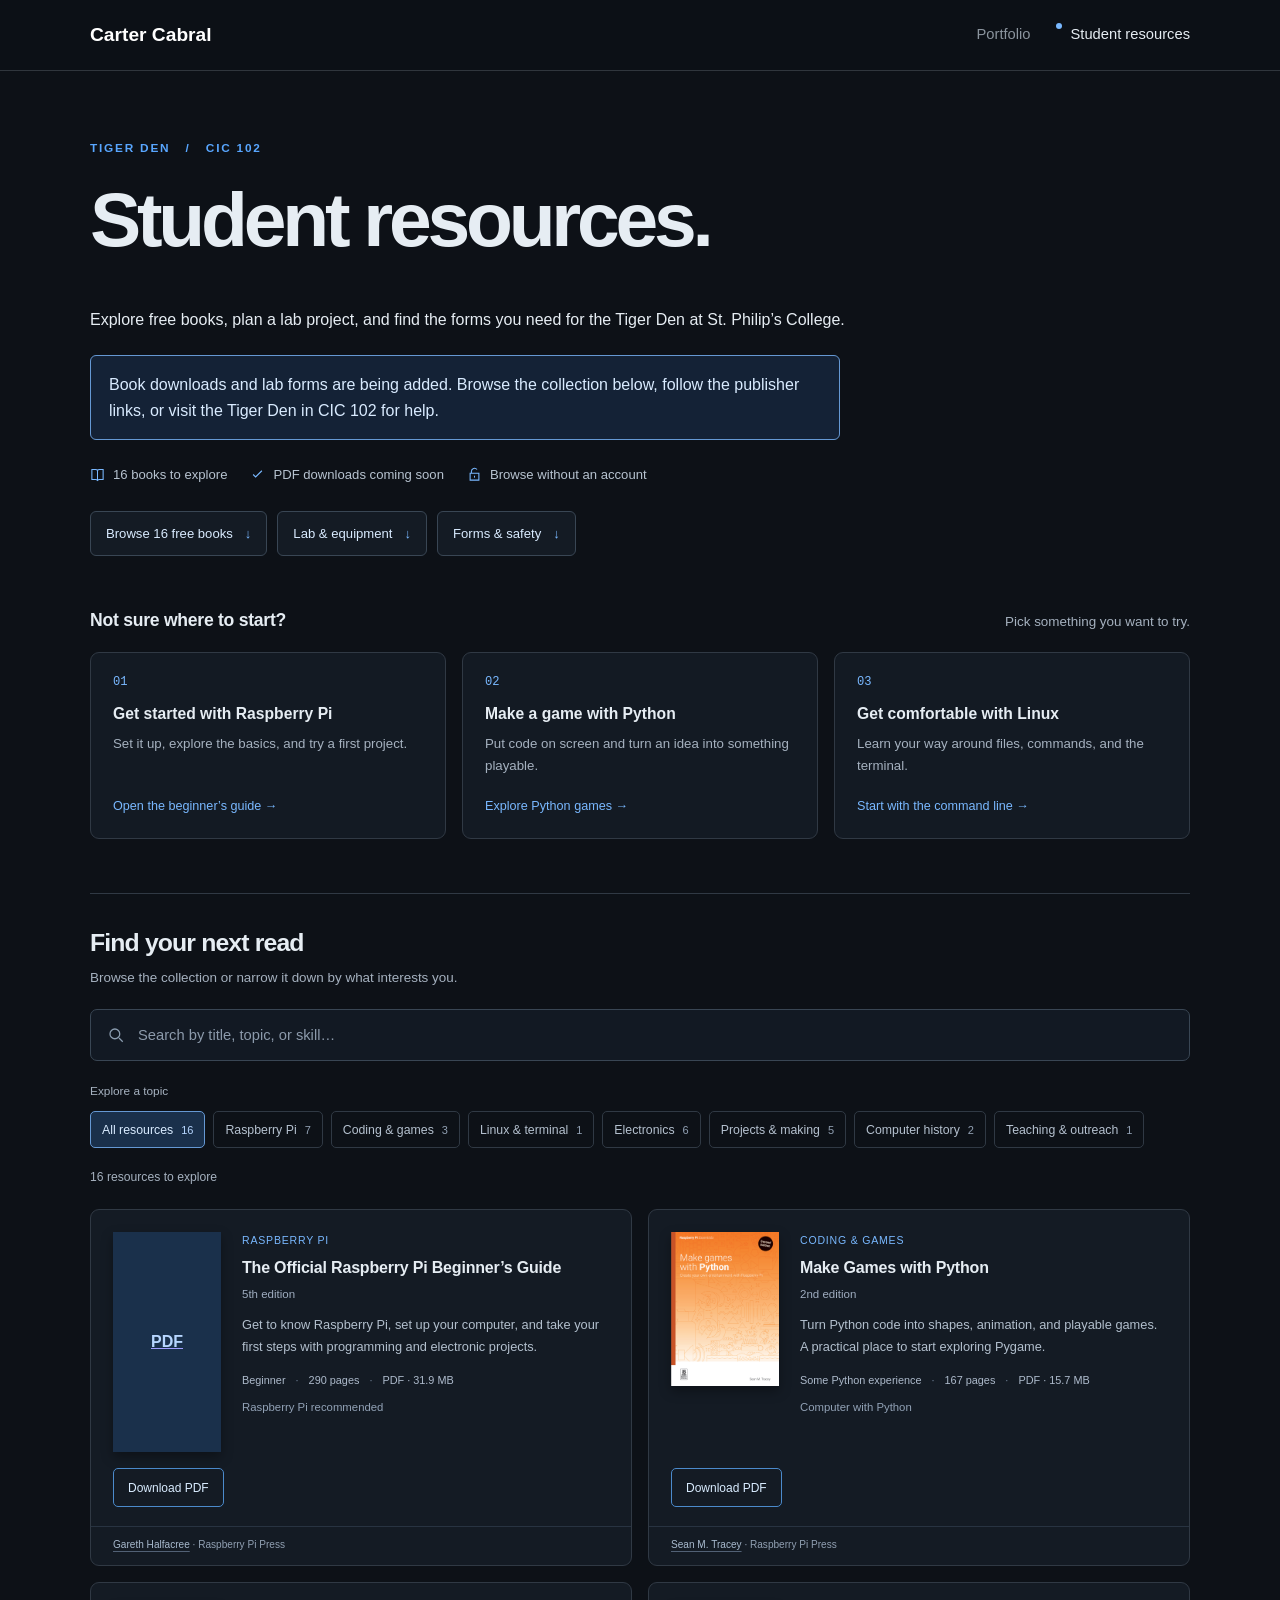
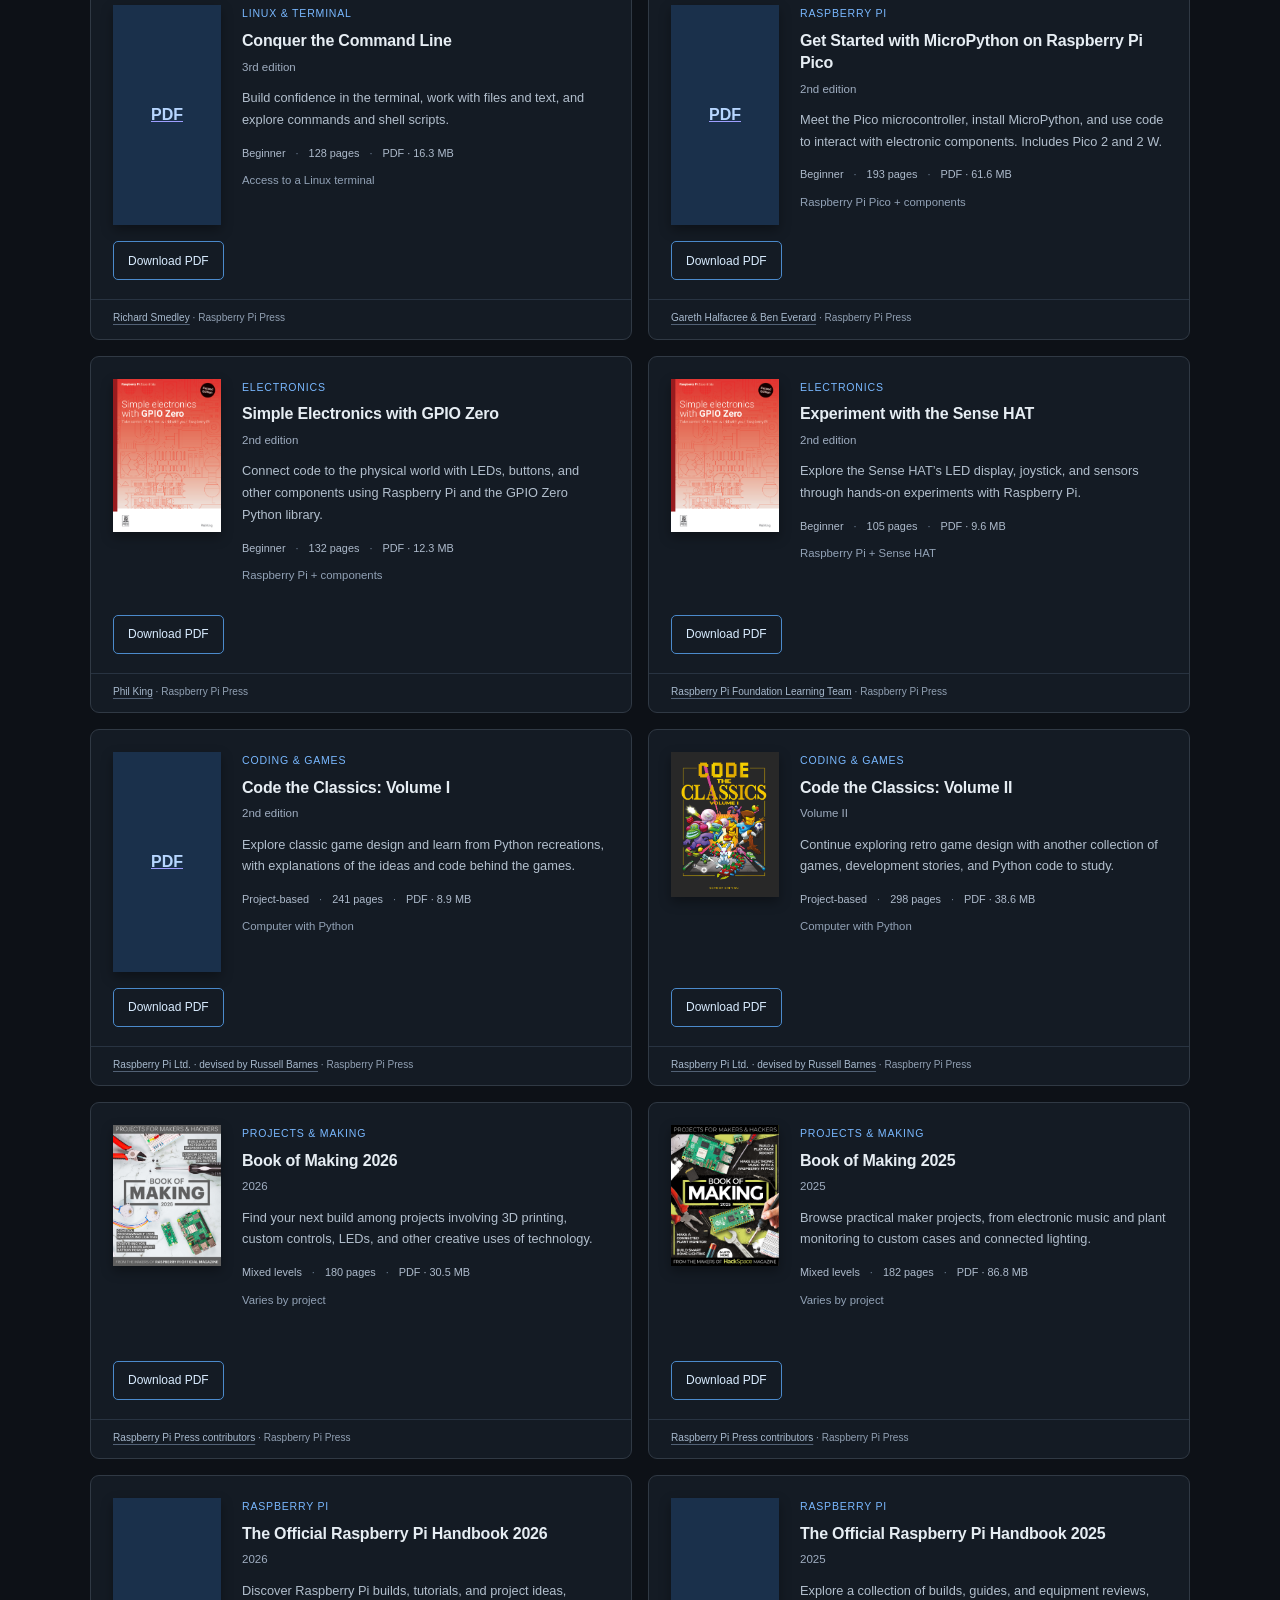
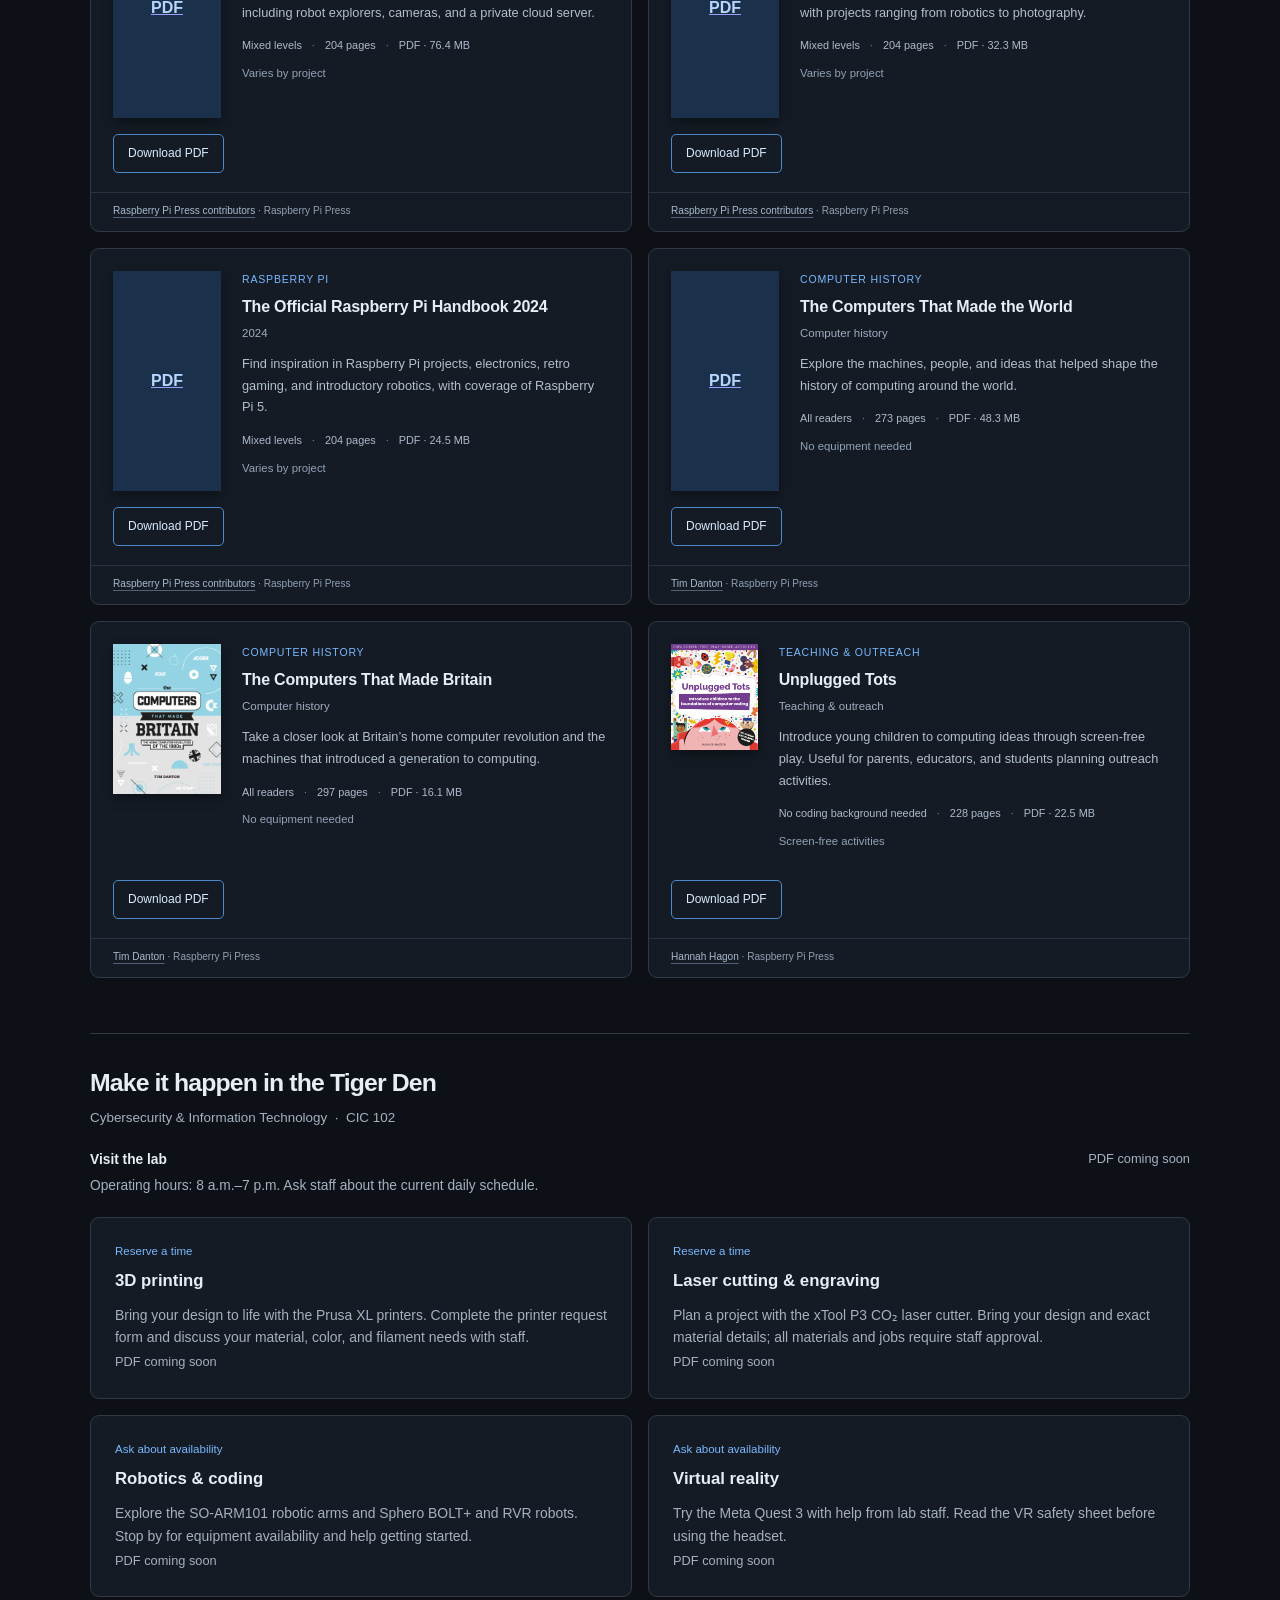
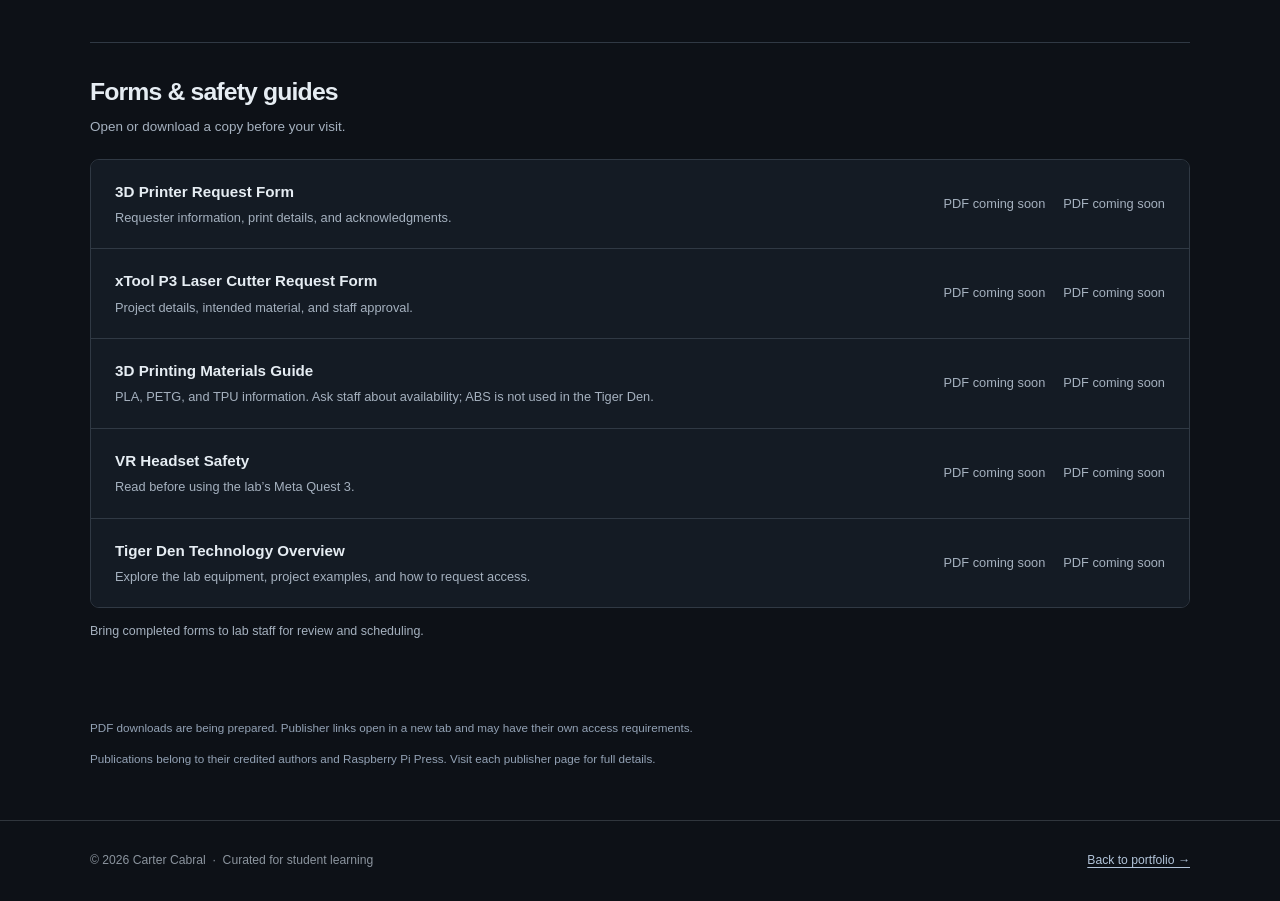
==== resources/index.html @ a3797a3a "Make games with Python cover Added the cover and link functionality for make games with Python" ====
<!DOCTYPE html>
<html lang="en">
<head>
  <meta charset="UTF-8">
  <meta name="viewport" content="width=device-width, initial-scale=1.0">
  <meta name="description" content="Tiger Den student resources: free books, lab equipment, request forms, and safety guides. Find us in CIC 102 at St. Philip’s College.">
  <meta name="theme-color" content="#0d1117">
  <meta property="og:title" content="Student Resources | Carter Cabral">
  <meta property="og:description" content="Free books. Practical projects. Find a place to start with coding, Raspberry Pi, electronics, and more.">
  <meta property="og:type" content="website">
  <meta property="og:url" content="https://cartercabral.com/resources/">
  <link rel="canonical" href="https://cartercabral.com/resources/">
  <title>Student Resources | Carter Cabral</title>
  <link rel="stylesheet" href="../styles.css">
  <link rel="stylesheet" href="resources.css">
  <script src="resources.js" defer></script>
</head>
<body class="resource-page">
  <a class="skip-link" href="#main">Skip to resources</a>
  <header>
    <nav class="container resource-nav" aria-label="Main navigation">
      <a class="logo" href="../">Carter Cabral</a>
      <div class="nav-links">
        <a href="../">Portfolio</a>
        <a href="./" aria-current="page">Student resources</a>
      </div>
    </nav>
  </header>

  <main id="main" class="container">
    <section class="resource-hero" aria-labelledby="page-title">
      <p class="eyebrow">Tiger Den &nbsp; / &nbsp; CIC 102</p>
      <h1 id="page-title">Student resources.</h1>  
      </strong><br>Explore free books, plan a lab project, and find the forms you need for the Tiger Den at St. Philip’s College.</p>
      <p role="status" style="margin:22px 0 0;padding:16px 18px;border:1px solid #6598d3;border-radius:6px;color:#d9ebff;background:#142236;max-width:750px;">Book downloads and lab forms are being added. Browse the collection below, follow the publisher links, or visit the Tiger Den in CIC 102 for help.</p>
      <div class="collection-facts" aria-label="About this collection">
        <span><svg class="fact-icon" viewBox="0 0 24 24" fill="none" stroke="currentColor" stroke-width="1.7" aria-hidden="true"><path d="M3 4h6a4 4 0 0 1 3 1.5A4 4 0 0 1 15 4h6v16h-6a4 4 0 0 0-3 1.5A4 4 0 0 0 9 20H3Z"/><path d="M12 5.5v16"/></svg>16 books to explore</span>
        <span><svg class="fact-icon" viewBox="0 0 24 24" fill="none" stroke="currentColor" stroke-width="1.7" aria-hidden="true"><path d="m5 12 4 4L19 6"/></svg>PDF downloads coming soon</span>
        <span><svg class="fact-icon" viewBox="0 0 24 24" fill="none" stroke="currentColor" stroke-width="1.7" aria-hidden="true"><path d="M7 10V7a5 5 0 0 1 9-3M5 10h14v11H5Z"/><path d="M12 14v3"/></svg>Browse without an account</span>
      </div>
      <nav class="resource-shortcuts" aria-label="On this page">
        <a href="#library">Browse 16 free books <span aria-hidden="true">&darr;</span></a>
        <a href="#lab-equipment">Lab &amp; equipment <span aria-hidden="true">&darr;</span></a>
        <a href="#forms-safety">Forms &amp; safety <span aria-hidden="true">&darr;</span></a>
      </nav>
    </section>

    <section class="starting-points" aria-labelledby="start-title">
      <div class="section-heading"><h2 id="start-title">Not sure where to start?</h2><p>Pick something you want to try.</p></div>
      <div class="pathways">
        <a class="pathway" href="#raspberry-pi-beginners-guide" data-start-resource="raspberry-pi-beginners-guide">
          <span class="pathway-number" aria-hidden="true">01</span>
          <h3>Get started with Raspberry Pi</h3>
          <p>Set it up, explore the basics, and try a first project.</p>
          <span class="pathway-link">Open the beginner’s guide &rarr;</span>
        </a>
        <a class="pathway" href="#make-games-with-python" data-start-resource="make-games-with-python">
          <span class="pathway-number" aria-hidden="true">02</span>
          <h3>Make a game with Python</h3>
          <p>Put code on screen and turn an idea into something playable.</p>
          <span class="pathway-link">Explore Python games &rarr;</span>
        </a>
        <a class="pathway" href="#conquer-the-command-line" data-start-resource="conquer-the-command-line">
          <span class="pathway-number" aria-hidden="true">03</span>
          <h3>Get comfortable with Linux</h3>
          <p>Learn your way around files, commands, and the terminal.</p>
          <span class="pathway-link">Start with the command line &rarr;</span>
        </a>
      </div>
    </section>

    <section id="library" class="library-section" aria-labelledby="library-title">
      <div class="library-topline"><h2 id="library-title">Find your next read</h2><p>Browse the collection or narrow it down by what interests you.</p></div>
      <div id="resource-controls" hidden>
        <form id="resource-search-form" role="search" aria-label="Search student resources">
          <label class="sr-only" for="resource-search">Search by title, topic, or skill</label>
          <div class="search-box">
            <svg viewBox="0 0 24 24" fill="none" stroke="currentColor" stroke-width="1.7" aria-hidden="true"><circle cx="10.5" cy="10.5" r="6.5"/><path d="m16 16 5 5"/></svg>
            <input type="search" id="resource-search" name="q" placeholder="Search by title, topic, or skill…" autocomplete="off" aria-controls="resource-grid">
            <button type="button" id="clear-search" class="clear-search" aria-label="Clear search" hidden>&times;</button>
          </div>
        </form>
        <p class="filter-label" id="filter-label">Explore a topic</p>
        <div class="topic-filters" role="group" aria-labelledby="filter-label">
            <button class="topic-filter" type="button" data-topic-filter="all" aria-pressed="true">All resources <span>16</span></button>
            <button class="topic-filter" type="button" data-topic-filter="raspberry-pi" aria-pressed="false">Raspberry Pi <span>7</span></button>
            <button class="topic-filter" type="button" data-topic-filter="coding-games" aria-pressed="false">Coding &amp; games <span>3</span></button>
            <button class="topic-filter" type="button" data-topic-filter="linux" aria-pressed="false">Linux &amp; terminal <span>1</span></button>
            <button class="topic-filter" type="button" data-topic-filter="electronics" aria-pressed="false">Electronics <span>6</span></button>
            <button class="topic-filter" type="button" data-topic-filter="making" aria-pressed="false">Projects &amp; making <span>5</span></button>
            <button class="topic-filter" type="button" data-topic-filter="history" aria-pressed="false">Computer history <span>2</span></button>
            <button class="topic-filter" type="button" data-topic-filter="teaching" aria-pressed="false">Teaching &amp; outreach <span>1</span></button>
        </div>
      </div>
      <div class="results-bar">
        <p id="resource-count" role="status" aria-live="polite" aria-atomic="true">16 resources to explore</p>
        <button type="button" id="reset-filters" class="text-button" hidden>Clear filters</button>
      </div>
      <noscript><p class="no-script-note">All books are listed below. Search and topic filters are available when JavaScript is enabled.</p></noscript>
      <div id="resource-grid" class="resource-grid">
        <article class="resource-card" id="raspberry-pi-beginners-guide" data-resource data-topics="raspberry-pi electronics" data-search="The Official Raspberry Pi Beginner’s Guide 5th edition Get to know Raspberry Pi, set up your computer, and take your first steps with programming and electronic projects. start setup scratch python gpio pi 5 Gareth Halfacree Raspberry Pi recommended Raspberry Pi Electronics" aria-labelledby="title-raspberry-pi-beginners-guide">
          <div class="book-main">
            <a class="cover-link" href="https://magazine.raspberrypi.com/books/beginners-guide-5th-ed-buy-now" target="_blank" rel="noopener" aria-label="Publisher information for The Official Raspberry Pi Beginner’s Guide (new tab)">
              <span class="book-cover" aria-hidden="true" style="display:flex;align-items:center;justify-content:center;background:#1a304b;color:#b7d6ff;min-height:150px;font-weight:bold;">PDF</span>
            </a>
            <div class="book-content">
              <p class="book-topic">Raspberry Pi</p>
              <h3 id="title-raspberry-pi-beginners-guide">The Official Raspberry Pi Beginner’s Guide</h3>
              <p class="book-edition">5th edition</p>
              <p class="book-description">Get to know Raspberry Pi, set up your computer, and take your first steps with programming and electronic projects.</p>
              <p class="book-specs"><span>Beginner</span><span>290 pages</span><span>PDF · 31.9 MB</span></p>
              <p class="book-hardware">Raspberry Pi recommended</p>
            </div>
          </div>
          <div class="book-actions"><a class="pdf-action" href="pdf/officialraspberrypibeginnersguide5thedition2023.pdf" download> Download PDF</a></div>
          <p class="book-credit"><a href="https://magazine.raspberrypi.com/books/beginners-guide-5th-ed-buy-now" target="_blank" rel="noopener" aria-label="Publisher information for The Official Raspberry Pi Beginner’s Guide (new tab)">Gareth Halfacree</a> · Raspberry Pi Press</p>
        </article>
        <article class="resource-card" id="make-games-with-python" data-resource data-topics="coding-games" data-search="Make Games with Python 2nd edition Turn Python code into shapes, animation, and playable games. A practical place to start exploring Pygame. programming pygame coding game development animation Sean M. Tracey Computer with Python Coding &amp; games" aria-labelledby="title-make-games-with-python">
          <div class="book-main">
            <a class="cover-link"
              href="pdf/makegameswithpython.pdf"
              download>
              <img
                class="book-cover"
                src="images/MakeGamesWithPython.png"
                alt="Make Games With Python book cover"
                loading="lazy"
              >
            </a>
            <div class="book-content">
              <p class="book-topic">Coding &amp; games</p>
              <h3 id="title-make-games-with-python">Make Games with Python</h3>
              <p class="book-edition">2nd edition</p>
              <p class="book-description">Turn Python code into shapes, animation, and playable games. A practical place to start exploring Pygame.</p>
              <p class="book-specs"><span>Some Python experience</span><span>167 pages</span><span>PDF · 15.7 MB</span></p>
              <p class="book-hardware">Computer with Python</p>
            </div>
          </div>
          <div class="book-actions"><a class="pdf-action" href="pdf/makegameswithpython.pdf" download> Download PDF</a></div>
          <p class="book-credit"><a href="https://magazine.raspberrypi.com/books/make-games-with-python-2nd-edition" target="_blank" rel="noopener" aria-label="Publisher information for Make Games with Python (new tab)">Sean M. Tracey</a> · Raspberry Pi Press</p>
        </article>
        <article class="resource-card" id="conquer-the-command-line" data-resource data-topics="linux" data-search="Conquer the Command Line 3rd edition Build confidence in the terminal, work with files and text, and explore commands and shell scripts. bash shell linux cli terminal scripting networking files Richard Smedley Access to a Linux terminal Linux &amp; terminal" aria-labelledby="title-conquer-the-command-line">
          <div class="book-main">
            <a class="cover-link" href="https://magazine.raspberrypi.com/books/conquer-the-command-line-3rd-edition" target="_blank" rel="noopener" aria-label="Publisher information for Conquer the Command Line (new tab)">
              <span class="book-cover" aria-hidden="true" style="display:flex;align-items:center;justify-content:center;background:#1a304b;color:#b7d6ff;min-height:150px;font-weight:bold;">PDF</span>
            </a>
            <div class="book-content">
              <p class="book-topic">Linux &amp; terminal</p>
              <h3 id="title-conquer-the-command-line">Conquer the Command Line</h3>
              <p class="book-edition">3rd edition</p>
              <p class="book-description">Build confidence in the terminal, work with files and text, and explore commands and shell scripts.</p>
              <p class="book-specs"><span>Beginner</span><span>128 pages</span><span>PDF · 16.3 MB</span></p>
              <p class="book-hardware">Access to a Linux terminal</p>
            </div>
          </div>
          <div class="book-actions"><a class="pdf-action" href="pdf/conquerthecommandline.pdf" download> Download PDF </a> </div>
          <p class="book-credit"><a href="https://magazine.raspberrypi.com/books/conquer-the-command-line-3rd-edition" target="_blank" rel="noopener" aria-label="Publisher information for Conquer the Command Line (new tab)">Richard Smedley</a> · Raspberry Pi Press</p>
        </article>
        <article class="resource-card" id="micropython-pico" data-resource data-topics="raspberry-pi electronics" data-search="Get Started with MicroPython on Raspberry Pi Pico 2nd edition Meet the Pico microcontroller, install MicroPython, and use code to interact with electronic components. Includes Pico 2 and 2 W. microcontroller embedded pico 2 w sensors micropython python Gareth Halfacree &amp; Ben Everard Raspberry Pi Pico + components Raspberry Pi Electronics" aria-labelledby="title-micropython-pico">
          <div class="book-main">
            <a class="cover-link" href="https://magazine.raspberrypi.com/books/get-started-micropython-pico-2ed" target="_blank" rel="noopener" aria-label="Publisher information for Get Started with MicroPython on Raspberry Pi Pico (new tab)">
              <span class="book-cover" aria-hidden="true" style="display:flex;align-items:center;justify-content:center;background:#1a304b;color:#b7d6ff;min-height:150px;font-weight:bold;">PDF</span>
            </a>
            <div class="book-content">
              <p class="book-topic">Raspberry Pi</p>
              <h3 id="title-micropython-pico">Get Started with MicroPython on Raspberry Pi Pico</h3>
              <p class="book-edition">2nd edition</p>
              <p class="book-description">Meet the Pico microcontroller, install MicroPython, and use code to interact with electronic components. Includes Pico 2 and 2 W.</p>
              <p class="book-specs"><span>Beginner</span><span>193 pages</span><span>PDF · 61.6 MB</span></p>
              <p class="book-hardware">Raspberry Pi Pico + components</p>
            </div>
          </div>
          <div class="book-actions"><a class="pdf-action" href="pdf/getstartedwithmicropythononraspberrypipico.pdf" download> Download PDF</a></div>
          <p class="book-credit"><a href="https://magazine.raspberrypi.com/books/get-started-micropython-pico-2ed" target="_blank" rel="noopener" aria-label="Publisher information for Get Started with MicroPython on Raspberry Pi Pico (new tab)">Gareth Halfacree &amp; Ben Everard</a> · Raspberry Pi Press</p>
        </article>
        <article class="resource-card" id="simple-electronics-gpio-zero" data-resource data-topics="electronics raspberry-pi" data-search="Simple Electronics with GPIO Zero 2nd edition Connect code to the physical world with LEDs, buttons, and other components using Raspberry Pi and the GPIO Zero Python library. circuits breadboard gpio leds buttons sensors python Phil King Raspberry Pi + components Electronics Raspberry Pi" aria-labelledby="title-simple-electronics-gpio-zero">
          <div class="book-main">
                        <a class="cover-link"
            href="pdf/simpleelectronicswithgpiozero.pdf"
            download>
            <img
            class="book-cover"
            src="images/simpleelectronicswithgpiozero.png"
            alt="Simple Electronics with gpizero book cover"
            loading="lazy"
          >
          </a>
            <div class="book-content">
              <p class="book-topic">Electronics</p>
              <h3 id="title-simple-electronics-gpio-zero">Simple Electronics with GPIO Zero</h3>
              <p class="book-edition">2nd edition</p>
              <p class="book-description">Connect code to the physical world with LEDs, buttons, and other components using Raspberry Pi and the GPIO Zero Python library.</p>
              <p class="book-specs"><span>Beginner</span><span>132 pages</span><span>PDF · 12.3 MB</span></p>
              <p class="book-hardware">Raspberry Pi + components</p>
            </div>
          </div>
          <div class="book-actions"><a class="pdf-action" href="pdf/simpleelectronicswithgpiozero.pdf" download> Download PDF</a> </div>
          <p class="book-credit"><a href="https://magazine.raspberrypi.com/books/simple-electronics-with-gpio-zero-2nd-edition" target="_blank" rel="noopener" aria-label="Publisher information for Simple Electronics with GPIO Zero (new tab)">Phil King</a> · Raspberry Pi Press</p>
        </article>
        <article class="resource-card" id="experiment-sense-hat" data-resource data-topics="electronics raspberry-pi" data-search="Experiment with the Sense HAT 2nd edition Explore the Sense HAT’s LED display, joystick, and sensors through hands-on experiments with Raspberry Pi. sensors temperature humidity led matrix joystick space python Raspberry Pi Foundation Learning Team Raspberry Pi + Sense HAT Electronics Raspberry Pi" aria-labelledby="title-experiment-sense-hat">
          <div class="book-main">

            <a class="cover-link"
            href="pdf/simpleelectronicswithgpiozero.pdf"
            download>
            <img
            class="book-cover"
            src="images/simpleelectronicswithgpiozero.png"
            alt="Simple Electronics with gpizero book cover"
            loading="lazy"
          >
          </a>
            <div class="book-content">
              <p class="book-topic">Electronics</p>
              <h3 id="title-experiment-sense-hat">Experiment with the Sense HAT</h3>
              <p class="book-edition">2nd edition</p>
              <p class="book-description">Explore the Sense HAT’s LED display, joystick, and sensors through hands-on experiments with Raspberry Pi.</p>
              <p class="book-specs"><span>Beginner</span><span>105 pages</span><span>PDF · 9.6 MB</span></p>
              <p class="book-hardware">Raspberry Pi + Sense HAT</p>
            </div>
          </div>
          <div class="book-actions"><a class="pdf-action" href="pdf/experimentwiththesensehat.pdf" download> Download PDF</a></div>
          <p class="book-credit"><a href="https://magazine.raspberrypi.com/books/experiment-with-the-sense-hat-2nd-edition" target="_blank" rel="noopener" aria-label="Publisher information for Experiment with the Sense HAT (new tab)">Raspberry Pi Foundation Learning Team</a> · Raspberry Pi Press</p>
        </article>
        <article class="resource-card" id="code-classics-one" data-resource data-topics="coding-games" data-search="Code the Classics: Volume I 2nd edition Explore classic game design and learn from Python recreations, with explanations of the ideas and code behind the games. retro arcade pygame zero game development programming Raspberry Pi Ltd. · devised by Russell Barnes Computer with Python Coding &amp; games" aria-labelledby="title-code-classics-one">
          <div class="book-main">
            <a class="cover-link" href="https://magazine.raspberrypi.com/books/code-the-classics-vol-I-2ed" target="_blank" rel="noopener" aria-label="Publisher information for Code the Classics: Volume I (new tab)">
              <span class="book-cover" aria-hidden="true" style="display:flex;align-items:center;justify-content:center;background:#1a304b;color:#b7d6ff;min-height:150px;font-weight:bold;">PDF</span>
            </a>
            <div class="book-content">
              <p class="book-topic">Coding &amp; games</p>
              <h3 id="title-code-classics-one">Code the Classics: Volume I</h3>
              <p class="book-edition">2nd edition</p>
              <p class="book-description">Explore classic game design and learn from Python recreations, with explanations of the ideas and code behind the games.</p>
              <p class="book-specs"><span>Project-based</span><span>241 pages</span><span>PDF · 8.9 MB</span></p>
              <p class="book-hardware">Computer with Python</p>
            </div>
          </div>
          <div class="book-actions"><a class="pdf-action" href="pdf/codetheclassicsvolumei2ndedition.pdf" download> Download PDF </a></div>
          <p class="book-credit"><a href="https://magazine.raspberrypi.com/books/code-the-classics-vol-I-2ed" target="_blank" rel="noopener" aria-label="Publisher information for Code the Classics: Volume I (new tab)">Raspberry Pi Ltd. · devised by Russell Barnes</a> · Raspberry Pi Press</p>
        </article>
        <article class="resource-card" id="code-classics-two" data-resource data-topics="coding-games" data-search="Code the Classics: Volume II Volume II Continue exploring retro game design with another collection of games, development stories, and Python code to study. retro arcade pygame zero game development programming Raspberry Pi Ltd. · devised by Russell Barnes Computer with Python Coding &amp; games" aria-labelledby="title-code-classics-two">
          <div class="book-main">

            <a
            class="cover-link"
            href="pdf/codetheclassicsvolumei2ndedition.pdf"
            download>
            <img
              class="book-cover"
              src="images/codetheclassicsvolumei2ndedition.png"
              alt="Code the Classics Volume 1 2nd Editiion book cover"
              loading="lazy"
              >
          </a>

            <div class="book-content">
              <p class="book-topic">Coding &amp; games</p>
              <h3 id="title-code-classics-two">Code the Classics: Volume II</h3>
              <p class="book-edition">Volume II</p>
              <p class="book-description">Continue exploring retro game design with another collection of games, development stories, and Python code to study.</p>
              <p class="book-specs"><span>Project-based</span><span>298 pages</span><span>PDF · 38.6 MB</span></p>
              <p class="book-hardware">Computer with Python</p>
            </div>
          </div>
          <div class="book-actions"><a class="pdf-action" href="pdf/codetheclassicsvolumeii.pdf" download> Download PDF</a> </div>
          <p class="book-credit"><a href="https://magazine.raspberrypi.com/books/code-the-classics-vol-ii" target="_blank" rel="noopener" aria-label="Publisher information for Code the Classics: Volume II (new tab)">Raspberry Pi Ltd. · devised by Russell Barnes</a> · Raspberry Pi Press</p>
        </article>
        <article class="resource-card" id="book-making-2026" data-resource data-topics="making electronics" data-search="Book of Making 2026 2026 Find your next build among projects involving 3D printing, custom controls, LEDs, and other creative uses of technology. maker fabrication 3d printing keyboard pico workshop diy Raspberry Pi Press contributors Varies by project Projects &amp; making Electronics" aria-labelledby="title-book-making-2026">
          <div class="book-main">



            <a class="cover-link"
            href="pdf/bookofmaking2026.pdf"
            download>
            <img
              class="book-cover"
              src="images/bookofmaking_2026.png"
              alt="Book of making 2026 book cover"
              loading="lazy"
            >
          </a>
            <div class="book-content">
              <p class="book-topic">Projects &amp; making</p>
              <h3 id="title-book-making-2026">Book of Making 2026</h3>
              <p class="book-edition">2026</p>
              <p class="book-description">Find your next build among projects involving 3D printing, custom controls, LEDs, and other creative uses of technology.</p>
              <p class="book-specs"><span>Mixed levels</span><span>180 pages</span><span>PDF · 30.5 MB</span></p>
              <p class="book-hardware">Varies by project</p>
            </div>
          </div>
          <div class="book-actions"><a class="pdf-action" href="pdf/bookofmaking2026.pdf" download> Download PDF</a></div>
          <p class="book-credit"><a href="https://magazine.raspberrypi.com/books/book-of-making-2026" target="_blank" rel="noopener" aria-label="Publisher information for Book of Making 2026 (new tab)">Raspberry Pi Press contributors</a> · Raspberry Pi Press</p>
        </article>
        <article class="resource-card" id="book-making-2025" data-resource data-topics="making electronics" data-search="Book of Making 2025 2025 Browse practical maker projects, from electronic music and plant monitoring to custom cases and connected lighting. maker fabrication 3d printing music plants lighting diy Raspberry Pi Press contributors Varies by project Projects &amp; making Electronics" aria-labelledby="title-book-making-2025">
          <div class="book-main">


            <a class="cover-link"
            href="pdf/bookofmaking_2025.pdf"
            download>
            <img
              class="book-cover"
              src="images/bookofmaking_2025.png"
              alt="Book of making book cover"
              loading="lazy"
            >
          </a>
            <div class="book-content">
              <p class="book-topic">Projects &amp; making</p>
              <h3 id="title-book-making-2025">Book of Making 2025</h3>
              <p class="book-edition">2025</p>
              <p class="book-description">Browse practical maker projects, from electronic music and plant monitoring to custom cases and connected lighting.</p>
              <p class="book-specs"><span>Mixed levels</span><span>182 pages</span><span>PDF · 86.8 MB</span></p>
              <p class="book-hardware">Varies by project</p>
            </div>
          </div>
          <div class="book-actions"><a class="pdf-action" href="pdf/bookofmaking_2025.pdf" download> Download PDF</a> </div>
          <p class="book-credit"><a href="https://magazine.raspberrypi.com/books/book-of-making-2025" target="_blank" rel="noopener" aria-label="Publisher information for Book of Making 2025 (new tab)">Raspberry Pi Press contributors</a> · Raspberry Pi Press</p>
        </article>
        <article class="resource-card" id="handbook-2026" data-resource data-topics="raspberry-pi making" data-search="The Official Raspberry Pi Handbook 2026 2026 Discover Raspberry Pi builds, tutorials, and project ideas, including robot explorers, cameras, and a private cloud server. robotics cameras server pi 500 pico projects annual Raspberry Pi Press contributors Varies by project Raspberry Pi Projects &amp; making" aria-labelledby="title-handbook-2026">
          <div class="book-main">


            
            <a class="cover-link" href="https://magazine.raspberrypi.com/books/official-raspberry-pi-handbook-2026" target="_blank" rel="noopener" aria-label="Publisher information for The Official Raspberry Pi Handbook 2026 (new tab)">
              <span class="book-cover" aria-hidden="true" style="display:flex;align-items:center;justify-content:center;background:#1a304b;color:#b7d6ff;min-height:150px;font-weight:bold;">PDF</span>
            </a>
            <div class="book-content">
              <p class="book-topic">Raspberry Pi</p>
              <h3 id="title-handbook-2026">The Official Raspberry Pi Handbook 2026</h3>
              <p class="book-edition">2026</p>
              <p class="book-description">Discover Raspberry Pi builds, tutorials, and project ideas, including robot explorers, cameras, and a private cloud server.</p>
              <p class="book-specs"><span>Mixed levels</span><span>204 pages</span><span>PDF · 76.4 MB</span></p>
              <p class="book-hardware">Varies by project</p>
            </div>
          </div>
          <div class="book-actions"><a class="pdf-action" href="pdf/officialraspberrypihandbook2026.pdf" download> Download PDF</a></div>
          <p class="book-credit"><a href="https://magazine.raspberrypi.com/books/official-raspberry-pi-handbook-2026" target="_blank" rel="noopener" aria-label="Publisher information for The Official Raspberry Pi Handbook 2026 (new tab)">Raspberry Pi Press contributors</a> · Raspberry Pi Press</p>
        </article>
        <article class="resource-card" id="handbook-2025" data-resource data-topics="raspberry-pi making" data-search="The Official Raspberry Pi Handbook 2025 2025 Explore a collection of builds, guides, and equipment reviews, with projects ranging from robotics to photography. robotics camera photography projects pico annual Raspberry Pi Press contributors Varies by project Raspberry Pi Projects &amp; making" aria-labelledby="title-handbook-2025">
          <div class="book-main">
            <a class="cover-link" href="https://magazine.raspberrypi.com/books/handbook-2025" target="_blank" rel="noopener" aria-label="Publisher information for The Official Raspberry Pi Handbook 2025 (new tab)">
              <span class="book-cover" aria-hidden="true" style="display:flex;align-items:center;justify-content:center;background:#1a304b;color:#b7d6ff;min-height:150px;font-weight:bold;">PDF</span>
            </a>
            <div class="book-content">
              <p class="book-topic">Raspberry Pi</p>
              <h3 id="title-handbook-2025">The Official Raspberry Pi Handbook 2025</h3>
              <p class="book-edition">2025</p>
              <p class="book-description">Explore a collection of builds, guides, and equipment reviews, with projects ranging from robotics to photography.</p>
              <p class="book-specs"><span>Mixed levels</span><span>204 pages</span><span>PDF · 32.3 MB</span></p>
              <p class="book-hardware">Varies by project</p>
            </div>
          </div>
          <div class="book-actions"><a class="pdf-action" href="pdf/officialraspberrypihandbook2025.pdf" download> Download PDF</a> </div>
          <p class="book-credit"><a href="https://magazine.raspberrypi.com/books/handbook-2025" target="_blank" rel="noopener" aria-label="Publisher information for The Official Raspberry Pi Handbook 2025 (new tab)">Raspberry Pi Press contributors</a> · Raspberry Pi Press</p>
        </article>
        <article class="resource-card" id="handbook-2024" data-resource data-topics="raspberry-pi making" data-search="The Official Raspberry Pi Handbook 2024 2024 Find inspiration in Raspberry Pi projects, electronics, retro gaming, and introductory robotics, with coverage of Raspberry Pi 5. pi 5 retro gaming electronics robotics projects annual Raspberry Pi Press contributors Varies by project Raspberry Pi Projects &amp; making" aria-labelledby="title-handbook-2024">
          <div class="book-main">
            <a class="cover-link" href="https://magazine.raspberrypi.com/books/handbook-2024" target="_blank" rel="noopener" aria-label="Publisher information for The Official Raspberry Pi Handbook 2024 (new tab)">
              <span class="book-cover" aria-hidden="true" style="display:flex;align-items:center;justify-content:center;background:#1a304b;color:#b7d6ff;min-height:150px;font-weight:bold;">PDF</span>
            </a>
            <div class="book-content">
              <p class="book-topic">Raspberry Pi</p>
              <h3 id="title-handbook-2024">The Official Raspberry Pi Handbook 2024</h3>
              <p class="book-edition">2024</p>
              <p class="book-description">Find inspiration in Raspberry Pi projects, electronics, retro gaming, and introductory robotics, with coverage of Raspberry Pi 5.</p>
              <p class="book-specs"><span>Mixed levels</span><span>204 pages</span><span>PDF · 24.5 MB</span></p>
              <p class="book-hardware">Varies by project</p>
            </div>
          </div>
          <div class="book-actions"><a class="pdf-action" href="pdf/officialraspberrypihandbook2024.pdf" download> Download PDF</a></div>
          <p class="book-credit"><a href="https://magazine.raspberrypi.com/books/handbook-2024" target="_blank" rel="noopener" aria-label="Publisher information for The Official Raspberry Pi Handbook 2024 (new tab)">Raspberry Pi Press contributors</a> · Raspberry Pi Press</p>
        </article>
        <article class="resource-card" id="computers-world" data-resource data-topics="history" data-search="The Computers That Made the World Computer history Explore the machines, people, and ideas that helped shape the history of computing around the world. history technology pioneers retro vintage computing Tim Danton No equipment needed Computer history" aria-labelledby="title-computers-world">
          <div class="book-main">
            <a class="cover-link" href="https://magazine.raspberrypi.com/books/the-computers-that-made-the-world-1st-edition" target="_blank" rel="noopener" aria-label="Publisher information for The Computers That Made the World (new tab)">
              <span class="book-cover" aria-hidden="true" style="display:flex;align-items:center;justify-content:center;background:#1a304b;color:#b7d6ff;min-height:150px;font-weight:bold;">PDF</span>
            </a>
            <div class="book-content">
              <p class="book-topic">Computer history</p>
              <h3 id="title-computers-world">The Computers That Made the World</h3>
              <p class="book-edition">Computer history</p>
              <p class="book-description">Explore the machines, people, and ideas that helped shape the history of computing around the world.</p>
              <p class="book-specs"><span>All readers</span><span>273 pages</span><span>PDF · 48.3 MB</span></p>
              <p class="book-hardware">No equipment needed</p>
            </div>
          </div>
          <div class="book-actions"><a class="pdf-action" href="pdf/computersthatmadetheworld.pdf" download> Download PDF</a></div>
          <p class="book-credit"><a href="https://magazine.raspberrypi.com/books/the-computers-that-made-the-world-1st-edition" target="_blank" rel="noopener" aria-label="Publisher information for The Computers That Made the World (new tab)">Tim Danton</a> · Raspberry Pi Press</p>
        </article>
        <article class="resource-card" id="computers-britain" data-resource data-topics="history" data-search="The Computers That Made Britain Computer history Take a closer look at Britain’s home computer revolution and the machines that introduced a generation to computing. history technology 1980s retro vintage home computer Tim Danton No equipment needed Computer history" aria-labelledby="title-computers-britain">
          <div class="book-main">

            <a class="cover-link"
            href="pdf/computersthatmadebritain.pdf"
            download>
            <img
              class="book-cover"
              src="images/computersthatmadebritain.png"
              alt="Computers That Made Britain book cover"
              loading="lazy"
            >
          </a>

            <div class="book-content">
              <p class="book-topic">Computer history</p>
              <h3 id="title-computers-britain">The Computers That Made Britain</h3>
              <p class="book-edition">Computer history</p>
              <p class="book-description">Take a closer look at Britain’s home computer revolution and the machines that introduced a generation to computing.</p>
              <p class="book-specs"><span>All readers</span><span>297 pages</span><span>PDF · 16.1 MB</span></p>
              <p class="book-hardware">No equipment needed</p>
            </div>
          </div>
          <div class="book-actions"><a class="pdf-action" href="pdf/computersthatmadebritain.pdf" download> Download PDF</a></div>
          <p class="book-credit"><a href="https://magazine.raspberrypi.com/books/computers-that-made-britain" target="_blank" rel="noopener" aria-label="Publisher information for The Computers That Made Britain (new tab)">Tim Danton</a> · Raspberry Pi Press</p>
        </article>
        <article class="resource-card" id="unplugged-tots" data-resource data-topics="teaching" data-search="Unplugged Tots Teaching &amp; outreach Introduce young children to computing ideas through screen-free play. Useful for parents, educators, and students planning outreach activities. education children parents teaching outreach screen free unplugged Hannah Hagon Screen-free activities Teaching &amp; outreach" aria-labelledby="title-unplugged-tots">
          <div class="book-main">
            <a class=""cover-link"
            href="pdf/unpluggedtots.pdf"
            download>
            <img
              class="book-cover"
              src="images/unpluggedtots.png"
              alt="Unplugged Tots book cover"
              loading="lazy"
            >
          </a>              
            <div class="book-content">
              <p class="book-topic">Teaching &amp; outreach</p>
              <h3 id="title-unplugged-tots">Unplugged Tots</h3>
              <p class="book-edition">Teaching &amp; outreach</p>
              <p class="book-description">Introduce young children to computing ideas through screen-free play. Useful for parents, educators, and students planning outreach activities.</p>
              <p class="book-specs"><span>No coding background needed</span><span>228 pages</span><span>PDF · 22.5 MB</span></p>
              <p class="book-hardware">Screen-free activities</p>
            </div>
          </div>
          <div class="book-actions"><a class="pdf-action" href="pdf/unpluggedtots.pdf" download> Download PDF</a></div>
          <p class="book-credit"><a href="https://magazine.raspberrypi.com/books/unplugged-tots-coding-foundations-for-children" target="_blank" rel="noopener" aria-label="Publisher information for Unplugged Tots (new tab)">Hannah Hagon</a> · Raspberry Pi Press</p>
        </article>
      </div>
      <div id="empty-results" class="empty-results" hidden>
        <h3>No matching resources yet.</h3>
        <p>Try a broader search or choose a different topic.</p>
        <button type="button" id="empty-reset" class="text-button">Show all resources</button>
      </div>
    </section>

    <section id="lab-equipment" class="lab-section" aria-labelledby="lab-title">
      <div class="library-topline"><h2 id="lab-title">Make it happen in the Tiger Den</h2><p>Cybersecurity &amp; Information Technology &nbsp;·&nbsp; CIC 102</p></div>
      <div class="lab-meta"><p><strong>Visit the lab</strong> Operating hours: 8 a.m.–7 p.m. Ask staff about the current daily schedule.</p><span style="color:#a5b1bf;font-size:.8rem;">PDF coming soon</span></div>
      <div class="equipment-grid">
        <article class="equipment-card"><p class="equipment-type">Reserve a time</p><h3>3D printing</h3><p>Bring your design to life with the Prusa XL printers. Complete the printer request form and discuss your material, color, and filament needs with staff.</p><span style="color:#a5b1bf;font-size:.8rem;">PDF coming soon</span></article>
        <article class="equipment-card"><p class="equipment-type">Reserve a time</p><h3>Laser cutting &amp; engraving</h3><p>Plan a project with the xTool P3 CO₂ laser cutter. Bring your design and exact material details; all materials and jobs require staff approval.</p><span style="color:#a5b1bf;font-size:.8rem;">PDF coming soon</span></article>
        <article class="equipment-card"><p class="equipment-type">Ask about availability</p><h3>Robotics &amp; coding</h3><p>Explore the SO-ARM101 robotic arms and Sphero BOLT+ and RVR robots. Stop by for equipment availability and help getting started.</p><span style="color:#a5b1bf;font-size:.8rem;">PDF coming soon</span></article>
        <article class="equipment-card"><p class="equipment-type">Ask about availability</p><h3>Virtual reality</h3><p>Try the Meta Quest 3 with help from lab staff. Read the VR safety sheet before using the headset.</p><span style="color:#a5b1bf;font-size:.8rem;">PDF coming soon</span></article>
      </div>
    </section>

    <section id="forms-safety" class="lab-section" aria-labelledby="forms-title">
      <div class="library-topline"><h2 id="forms-title">Forms &amp; safety guides</h2><p>Open or download a copy before your visit.</p></div>
      <div class="document-list">
        <article class="document-row"><div><h3>3D Printer Request Form</h3><p>Requester information, print details, and acknowledgments.</p></div><div><span style="color:#a5b1bf;font-size:.8rem;">PDF coming soon</span><span style="color:#a5b1bf;font-size:.8rem;">PDF coming soon</span></div></article>
        <article class="document-row"><div><h3>xTool P3 Laser Cutter Request Form</h3><p>Project details, intended material, and staff approval.</p></div><div><span style="color:#a5b1bf;font-size:.8rem;">PDF coming soon</span><span style="color:#a5b1bf;font-size:.8rem;">PDF coming soon</span></div></article>
        <article class="document-row"><div><h3>3D Printing Materials Guide</h3><p>PLA, PETG, and TPU information. Ask staff about availability; ABS is not used in the Tiger Den.</p></div><div><span style="color:#a5b1bf;font-size:.8rem;">PDF coming soon</span><span style="color:#a5b1bf;font-size:.8rem;">PDF coming soon</span></div></article>
        <article class="document-row"><div><h3>VR Headset Safety</h3><p>Read before using the lab’s Meta Quest 3.</p></div><div><span style="color:#a5b1bf;font-size:.8rem;">PDF coming soon</span><span style="color:#a5b1bf;font-size:.8rem;">PDF coming soon</span></div></article>
        <article class="document-row"><div><h3>Tiger Den Technology Overview</h3><p>Explore the lab equipment, project examples, and how to request access.</p></div><div><span style="color:#a5b1bf;font-size:.8rem;">PDF coming soon</span><span style="color:#a5b1bf;font-size:.8rem;">PDF coming soon</span></div></article>
      </div>
      <p class="form-note">Bring completed forms to lab staff for review and scheduling.</p>
    </section>



    <div class="collection-notes"><p>PDF downloads are being prepared. Publisher links open in a new tab and may have their own access requirements.</p><p>Publications belong to their credited authors and Raspberry Pi Press. Visit each publisher page for full details.</p></div>
  </main>

  <footer class="resource-footer"><div class="container"><p>&copy; 2026 Carter Cabral &nbsp;·&nbsp; Curated for student learning</p><a href="../">Back to portfolio &rarr;</a></div></footer>
</body>
</html>
---- styles.css ----
* {
    box-sizing: border-box;
    margin: 0;
    padding: 0;
}

html {
    scroll-behavior: smooth;
}

body {
    font-family: Arial, Helvetica, sans-serif;
    background: #0d1117;
    color: #e6edf3;
    line-height: 1.6;
}

.container {
    width: min(1100px, 90%);
    margin: auto;
}


/* Navigation */

header {
    border-bottom: 1px solid #30363d;
    background: rgba(13, 17, 23, 0.95);
    position: sticky;
    top: 0;
}

nav {
    height: 70px;
    display: flex;
    align-items: center;
    justify-content: space-between;
}

.logo {
    font-size: 1.2rem;
    font-weight: bold;
    color: white;
    text-decoration: none;
}

.nav-links {
    display: flex;
    gap: 25px;
}

.nav-links a {
    color: #8b949e;
    text-decoration: none;
}

.nav-links a:hover {
    color: white;
}


/* Hero */

.hero {
    min-height: 75vh;
    display: flex;
    flex-direction: column;
    justify-content: center;
}

.eyebrow {
    color: #58a6ff;
    margin-bottom: 15px;
    font-weight: bold;
}

.hero h1 {
    font-size: clamp(3rem, 8vw, 6rem);
    line-height: 1;
    margin-bottom: 25px;
}

.hero-description {
    max-width: 700px;
    color: #8b949e;
    font-size: 1.2rem;
}

.hero-buttons {
    display: flex;
    flex-wrap: wrap;
    gap: 15px;
    margin-top: 30px;
}

.button {
    padding: 12px 20px;
    border-radius: 6px;
    text-decoration: none;
}

.primary {
    background: #238636;
    color: white;
}

.secondary {
    border: 1px solid #30363d;
    color: white;
}


/* Sections */

.section {
    padding: 90px 0;
    border-top: 1px solid #21262d;
}

.section h2 {
    font-size: 2rem;
    margin-bottom: 25px;
}

.section p {
    color: #8b949e;
    max-width: 750px;
}


/* Projects */

.project-grid {
    display: grid;
    grid-template-columns: repeat(3, 1fr);
    gap: 20px;
}

.project-card {
    border: 1px solid #30363d;
    border-radius: 8px;
    padding: 25px;
    background: #161b22;
}

.project-card:hover {
    border-color: #58a6ff;
}

.project-card h3 {
    margin: 10px 0;
}

.project-card a {
    display: inline-block;
    margin-top: 20px;
    color: #58a6ff;
    text-decoration: none;
}

.project-type {
    font-size: .85rem;
    color: #58a6ff !important;
}


/* Skills */

.skills {
    display: flex;
    flex-wrap: wrap;
    gap: 10px;
}

.skills span {
    border: 1px solid #30363d;
    background: #161b22;
    padding: 8px 14px;
    border-radius: 20px;
}


/* Contact */

.contact-links {
    display: flex;
    gap: 20px;
    margin-top: 20px;
}

.contact-links a {
    color: #58a6ff;
}


/* Footer */

footer {
    padding: 30px 0;
    border-top: 1px solid #30363d;
    color: #8b949e;
}


/* Mobile */

@media (max-width: 700px) {

    .nav-links {
        display: flex;
        gap: 0;
    }

    .nav-links > a:not(.student-resources-link) {
        display: none;
    }

    .nav-links .student-resources-link {
        font-size: .85rem;
    }

    .project-grid {
        grid-template-columns: 1fr;
    }

    .hero {
        min-height: 65vh;
    }
}
---- resources/resources.css ----
:root {
    color-scheme: dark;
    --resource-blue: #79b8ff;
    --resource-muted: #a5b1bf;
    --resource-line: #303944;
}

html { scroll-behavior: auto; }

[hidden] { display: none !important; }

.resource-page header { z-index: 20; }
.resource-page .container { width: min(1100px, 90%); }
.resource-page a:focus-visible,
.resource-page button:focus-visible,
.resource-page input:focus-visible,
.resource-card:focus {
    outline: 3px solid #79b8ff;
    outline-offset: 5px;
}

.skip-link {
    position: absolute;
    top: -100px;
    left: 16px;
    z-index: 30;
    padding: 12px 18px;
    background: #e6edf3;
    color: #0d1117;
    border-radius: 4px;
}
.skip-link:focus { top: 12px; }
.resource-nav .nav-links { align-items: center; }
.resource-nav .nav-links > a { display: inline-flex; }
.resource-nav .nav-links a[aria-current="page"] { color: #e6edf3; }
.resource-nav .nav-links a[aria-current="page"]::before {
    content: "";
    display: inline-block;
    width: 6px;
    height: 6px;
    margin-right: 9px;
    border-radius: 50%;
    background: #79b8ff;
    vertical-align: middle;
}
.resource-nav .nav-links a { font-size: .92rem; }

.resource-hero { padding: 68px 0 50px; }
.resource-hero .eyebrow {
    font-size: .74rem;
    letter-spacing: .15em;
    text-transform: uppercase;
    margin-bottom: 20px;
}
.resource-hero h1 {
    font-size: clamp(2.65rem, 6.1vw, 4.8rem);
    letter-spacing: -.055em;
    line-height: 1.08;
    margin: 0 0 21px;
}
.resource-intro {
    max-width: 660px;
    color: var(--resource-muted);
    font-size: 1.08rem;
    line-height: 1.75;
}
.resource-intro strong { color: #e6edf3; font-weight: 400; }
.collection-facts {
    display: flex;
    flex-wrap: wrap;
    align-items: center;
    gap: 14px 23px;
    margin-top: 24px;
    color: #b7c3d0;
    font-size: .82rem;
}
.collection-facts span { display: inline-flex; align-items: center; gap: 8px; }
.fact-icon { width: 15px; height: 15px; color: var(--resource-blue); flex: none; }

.resource-shortcuts { display: flex; flex-wrap: wrap; justify-content: flex-start; gap: 10px; height: auto; margin-top: 26px; }
.resource-shortcuts a { display: inline-flex; align-items: center; gap: 12px; padding: 11px 15px; border: 1px solid #394654; border-radius: 6px; color: #d9ebff; background: #141b24; font-size: .82rem; text-decoration: none; }
.resource-shortcuts a:hover { border-color: #79b8ff; }
.resource-shortcuts a span { color: var(--resource-blue); }
.lab-section { padding-bottom: 45px; scroll-margin-top: 95px; }
.lab-meta { display: flex; justify-content: space-between; align-items: flex-start; gap: 20px; color: var(--resource-muted); font-size: .86rem; margin-bottom: 20px; }
.lab-meta strong { display: block; margin-bottom: 3px; color: #e6edf3; }
.lab-meta a { color: var(--resource-blue); text-decoration: none; flex: none; }
.equipment-grid { display: grid; grid-template-columns: repeat(2, minmax(0, 1fr)); gap: 16px; }
.equipment-card { padding: 24px; border: 1px solid var(--resource-line); border-radius: 9px; background: #141b24; }
.equipment-type { color: var(--resource-blue); font-size: .72rem; margin-bottom: 8px; }
.equipment-card h3 { font-size: 1.05rem; margin-bottom: 9px; }
.equipment-card > p:not(.equipment-type) { color: var(--resource-muted); font-size: .87rem; }
.equipment-card a { display: inline-block; padding: 8px 0; margin-top: 14px; font-size: .83rem; color: var(--resource-blue); text-decoration: none; }
.project-steps { padding: 24px; margin-top: 20px; border-left: 3px solid #6598d3; background: #131a23; }
.project-steps h3 { font-size: 1rem; margin-bottom: 10px; }
.project-steps ol { padding-left: 20px; color: var(--resource-muted); font-size: .86rem; }
.project-steps li { padding: 3px 0 3px 5px; }
.project-steps p { margin-top: 12px; color: var(--resource-muted); font-size: .8rem; }
.document-list { border: 1px solid var(--resource-line); border-radius: 9px; overflow: hidden; }
.document-row { display: flex; justify-content: space-between; align-items: center; gap: 20px; padding: 20px 24px; background: #141b24; }
.document-row + .document-row { border-top: 1px solid var(--resource-line); }
.document-row h3 { font-size: .95rem; margin-bottom: 4px; }
.document-row p { color: var(--resource-muted); font-size: .8rem; }
.document-row > div:last-child { display: flex; gap: 18px; flex: none; }
.document-row a { padding: 8px 0; color: var(--resource-blue); font-size: .8rem; text-decoration: none; }
.document-row a:hover, .equipment-card a:hover, .lab-meta a:hover { text-decoration: underline; text-underline-offset: 3px; }
.form-note { color: var(--resource-muted); font-size: .78rem; margin-top: 14px; }
@media (max-width: 700px) {
    .lab-meta { flex-direction: column; gap: 10px; }
    .equipment-grid { grid-template-columns: 1fr; }
    .document-row { align-items: flex-start; flex-direction: column; gap: 9px; padding: 18px; }
    .resource-shortcuts { gap: 8px; }
    .resource-shortcuts a { padding: 10px 12px; font-size: .78rem; }
}

.starting-points { margin-bottom: 54px; }
.section-heading {
    display: flex;
    justify-content: space-between;
    align-items: baseline;
    gap: 12px;
    margin-bottom: 18px;
}
.section-heading h2 { font-size: 1.1rem; letter-spacing: -.015em; }
.section-heading p { color: var(--resource-muted); font-size: .84rem; }
.pathways { display: grid; grid-template-columns: repeat(3, minmax(0, 1fr)); gap: 16px; }
.pathway {
    position: relative;
    display: flex;
    flex-direction: column;
    align-items: flex-start;
    padding: 22px;
    border: 1px solid var(--resource-line);
    border-radius: 9px;
    background: #131a23;
    color: #e6edf3;
    text-decoration: none;
    transition: border-color .15s, background .15s;
}
.pathway:hover { border-color: #79b8ff; background: #182231; }
.pathway-number { color: #79b8ff; font: .76rem Consolas, monospace; margin-bottom: 12px; }
.pathway h3 { font-size: .98rem; margin-bottom: 7px; }
.pathway p { font-size: .83rem; color: var(--resource-muted); margin-bottom: 20px; line-height: 1.6; }
.pathway .pathway-link { color: #79b8ff; font-size: .79rem; margin-top: auto; }

.library-section { padding: 0 0 55px; scroll-margin-top: 100px; }
.library-topline { padding-top: 29px; border-top: 1px solid var(--resource-line); margin-bottom: 21px; }
.library-topline h2 { font-size: 1.55rem; letter-spacing: -.035em; }
.library-topline p { color: var(--resource-muted); font-size: .84rem; margin-top: 4px; }
.search-box {
    position: relative;
    display: flex;
    align-items: center;
    border: 1px solid #394654;
    border-radius: 7px;
    background: #121923;
}
.search-box > svg { position: absolute; left: 16px; width: 18px; height: 18px; color: #8b9db0; pointer-events: none; }
.search-box input {
    width: 100%;
    height: 50px;
    border: 0;
    border-radius: 7px;
    padding: 0 50px 0 47px;
    background: transparent;
    color: #e6edf3;
    font: .92rem Arial, Helvetica, sans-serif;
    appearance: none;
}
.search-box input::placeholder { color: #8c9aab; opacity: 1; }
.search-box input::-webkit-search-cancel-button { appearance: none; }
.search-box input:focus-visible { outline-offset: 2px; }
.clear-search {
    position: absolute;
    right: 7px;
    width: 36px;
    height: 36px;
    border: 0;
    border-radius: 4px;
    color: #b7c3d0;
    background: transparent;
    font-size: 1.3rem;
    cursor: pointer;
}
.clear-search:hover { background: #253143; }
.filter-label { margin: 21px 0 10px; font-size: .74rem; color: var(--resource-muted); }
.topic-filters { display: flex; flex-wrap: wrap; gap: 8px; }
.topic-filter {
    min-height: 37px;
    display: inline-flex;
    align-items: center;
    gap: 8px;
    padding: 7px 11px;
    border: 1px solid var(--resource-line);
    border-radius: 5px;
    background: transparent;
    color: #b5c1cf;
    font: .77rem Arial, Helvetica, sans-serif;
    cursor: pointer;
}
.topic-filter span { font-size: .69rem; color: #91a0b3; }
.topic-filter:hover { background: #182231; border-color: #64768d; }
.topic-filter[aria-pressed="true"] { color: #d9ebff; background: #1a304b; border-color: #6598d3; }
.topic-filter[aria-pressed="true"] span { color: #b7d6ff; }
.results-bar { min-height: 48px; display: flex; align-items: center; justify-content: space-between; gap: 12px; margin: 5px 0 8px; }
.results-bar p { color: var(--resource-muted); font-size: .76rem; }
.text-button { min-height: 36px; color: var(--resource-blue); border: 0; background: transparent; font: .78rem Arial, Helvetica, sans-serif; text-decoration: underline; text-underline-offset: 3px; cursor: pointer; }
.resource-grid { display: grid; grid-template-columns: repeat(2, minmax(0, 1fr)); gap: 16px; }
.resource-card {
    display: flex;
    flex-direction: column;
    border: 1px solid #303944;
    border-radius: 9px;
    background: #141b24;
    overflow: hidden;
    scroll-margin-top: 95px;
    transition: border-color .15s;
}
.resource-card:hover { border-color: #596f88; }
.resource-card:target { border-color: #79b8ff; box-shadow: 0 0 0 2px #79b8ff; }
.book-main { display: flex; align-items: flex-start; gap: 21px; padding: 22px 22px 16px; flex: 1; }
.cover-link { display: block; flex: 0 0 108px; border-radius: 3px; line-height: 0; }
.book-cover { display: block; width: 108px; height: 154px; object-fit: contain; object-position: top center; filter: drop-shadow(0 5px 6px #0005); }
.book-content { min-width: 0; }
.book-topic { color: #79b8ff; font-size: .66rem; letter-spacing: .075em; text-transform: uppercase; margin-bottom: 8px; }
.book-content h3 { font-size: 1rem; line-height: 1.35; letter-spacing: -.012em; margin: 0 0 6px; }
.book-edition { color: #9fadc0; font-size: .72rem; margin-bottom: 11px; }
.book-description { font-size: .8rem; line-height: 1.7; color: #b2bfcd; }
.book-specs { display: flex; flex-wrap: wrap; gap: 6px 10px; margin: 14px 0 0; font-size: .68rem; color: #adbacb; }
.book-specs span + span::before { content: "·"; color: #708297; margin-right: 10px; }
.book-hardware { color: #92a2b6; font-size: .71rem; line-height: 1.5; margin-top: 10px; }
.book-credit { padding: 10px 22px 12px; border-top: 1px solid #283341; color: #91a0b3; font-size: .63rem; line-height: 1.6; }
.book-credit a { color: #a8bace; text-decoration: underline; text-decoration-color: #526175; text-underline-offset: 3px; }
.book-credit a:hover { color: #d9e9ff; }
.no-script-note { margin: 0 0 16px; color: var(--resource-muted); font-size: .8rem; }
.book-actions { padding: 0 22px 19px; display: flex; gap: 10px; align-items: center; }
.pdf-action {
    display: inline-flex;
    justify-content: center;
    align-items: center;
    gap: 8px;
    min-height: 39px;
    padding: 9px 14px;
    border: 1px solid #4b8acb;
    border-radius: 5px;
    color: #d9ecff;
    font-size: .75rem;
    line-height: 1.2;
    text-decoration: none;
    transition: background .15s;
}
.pdf-action:hover { background: #1b3452; }
.pdf-action svg { width: 14px; height: 14px; }
.pdf-action.download-action { border-color: #354152; color: #afbdd0; }
.pdf-action.download-action:hover { background: #202b3a; }
.empty-results { text-align: center; border: 1px dashed #435065; border-radius: 9px; padding: 45px 20px; }
.empty-results h3 { margin-bottom: 10px; font-size: 1.1rem; }
.empty-results p { color: var(--resource-muted); font-size: .88rem; }
.empty-results button { margin-top: 18px; }

.help-panel { display: flex; align-items: center; justify-content: space-between; gap: 25px; padding: 27px 29px; border: 1px solid #384a5d; border-radius: 9px; background: #132130; }
.help-panel h2 { font-size: 1.18rem; letter-spacing: -.02em; margin-bottom: 7px; }
.help-panel p { font-size: .84rem; color: #b0bfce; max-width: 630px; }
.help-location { flex: none; color: #d7e9ff; font-size: .81rem; text-align: right; }
.help-location strong { display: block; font-size: .9rem; }
.collection-notes { margin: 30px 0 51px; color: #93a2b5; font-size: .73rem; line-height: 1.8; max-width: 850px; }
.collection-notes p + p { margin-top: 10px; }
.collection-notes a { color: #b1d3ff; text-underline-offset: 3px; }
.resource-footer { font-size: .76rem; }
.resource-footer .container { display: flex; flex-wrap: wrap; gap: 12px 30px; justify-content: space-between; }
.resource-footer a { color: #b2c4d9; text-underline-offset: 3px; }
.sr-only { position: absolute; width: 1px; height: 1px; padding: 0; margin: -1px; overflow: hidden; clip: rect(0, 0, 0, 0); white-space: nowrap; border: 0; }

@media (max-width: 1000px) {
    .book-main { gap: 16px; padding: 19px 18px 15px; }
    .cover-link { flex-basis: 86px; }
    .book-cover { width: 86px; height: 128px; }
    .book-actions { padding: 0 18px 18px; }
    .book-content h3 { font-size: .95rem; }
}

@media (max-width: 720px) {
    .resource-nav .nav-links { display: flex; gap: 16px; }
    .resource-nav .nav-links a { font-size: .78rem; }
    .resource-hero { padding: 42px 0 34px; }
    .resource-intro { font-size: 1rem; }
    .section-heading { flex-direction: column; gap: 4px; }
    .pathways { grid-template-columns: 1fr; gap: 10px; }
    .pathway { padding: 17px 19px; }
    .pathway-number { position: absolute; right: 19px; top: 19px; }
    .pathway h3 { padding-right: 35px; }
    .pathway p { margin-bottom: 9px; }
    .starting-points { margin-bottom: 35px; }
    .resource-grid { grid-template-columns: 1fr; }
    .topic-filters { gap: 7px; }
    .topic-filter { min-height: 42px; }
    .help-panel { flex-direction: column; align-items: flex-start; padding: 23px; }
    .help-location { text-align: left; }
    .library-section { padding-bottom: 35px; }
}

@media (max-width: 390px) {
    .resource-nav .logo { font-size: 1.03rem; }
    .resource-nav .nav-links { gap: 12px; }
    .resource-nav .nav-links a { font-size: .72rem; }
    .resource-nav .nav-links a[aria-current="page"]::before { display: none; }
    .book-main { gap: 13px; }
    .cover-link { flex-basis: 76px; }
    .book-cover { width: 76px; height: 114px; }
    .book-actions { flex-wrap: wrap; }
}

@media (prefers-reduced-motion: reduce) {
    html { scroll-behavior: auto; }
    *, *::before, *::after { transition: none !important; }
}

@media print {
    :root { color-scheme: light; }
    body.resource-page { background: white; color: black; }
    .resource-page header { position: static; background: white; }
    .resource-page header a, .resource-footer a { color: black; }
    #resource-controls, .starting-points, .download-action { display: none !important; }
    .resource-grid { grid-template-columns: 1fr; }
    .resource-card { background: white; border-color: #bbb; break-inside: avoid; }
    .book-topic, .book-description, .book-specs, .book-hardware, .book-edition, .resource-intro, .collection-notes { color: #333; }
    .pdf-action { color: black; border-color: #888; }
    .help-panel { background: white; color: black; }
    .help-panel p, .help-location { color: #333; }
}

.book-cover {
  display: block;
  width: 100%;
  height: 220px;
  object-fit: contain;
}
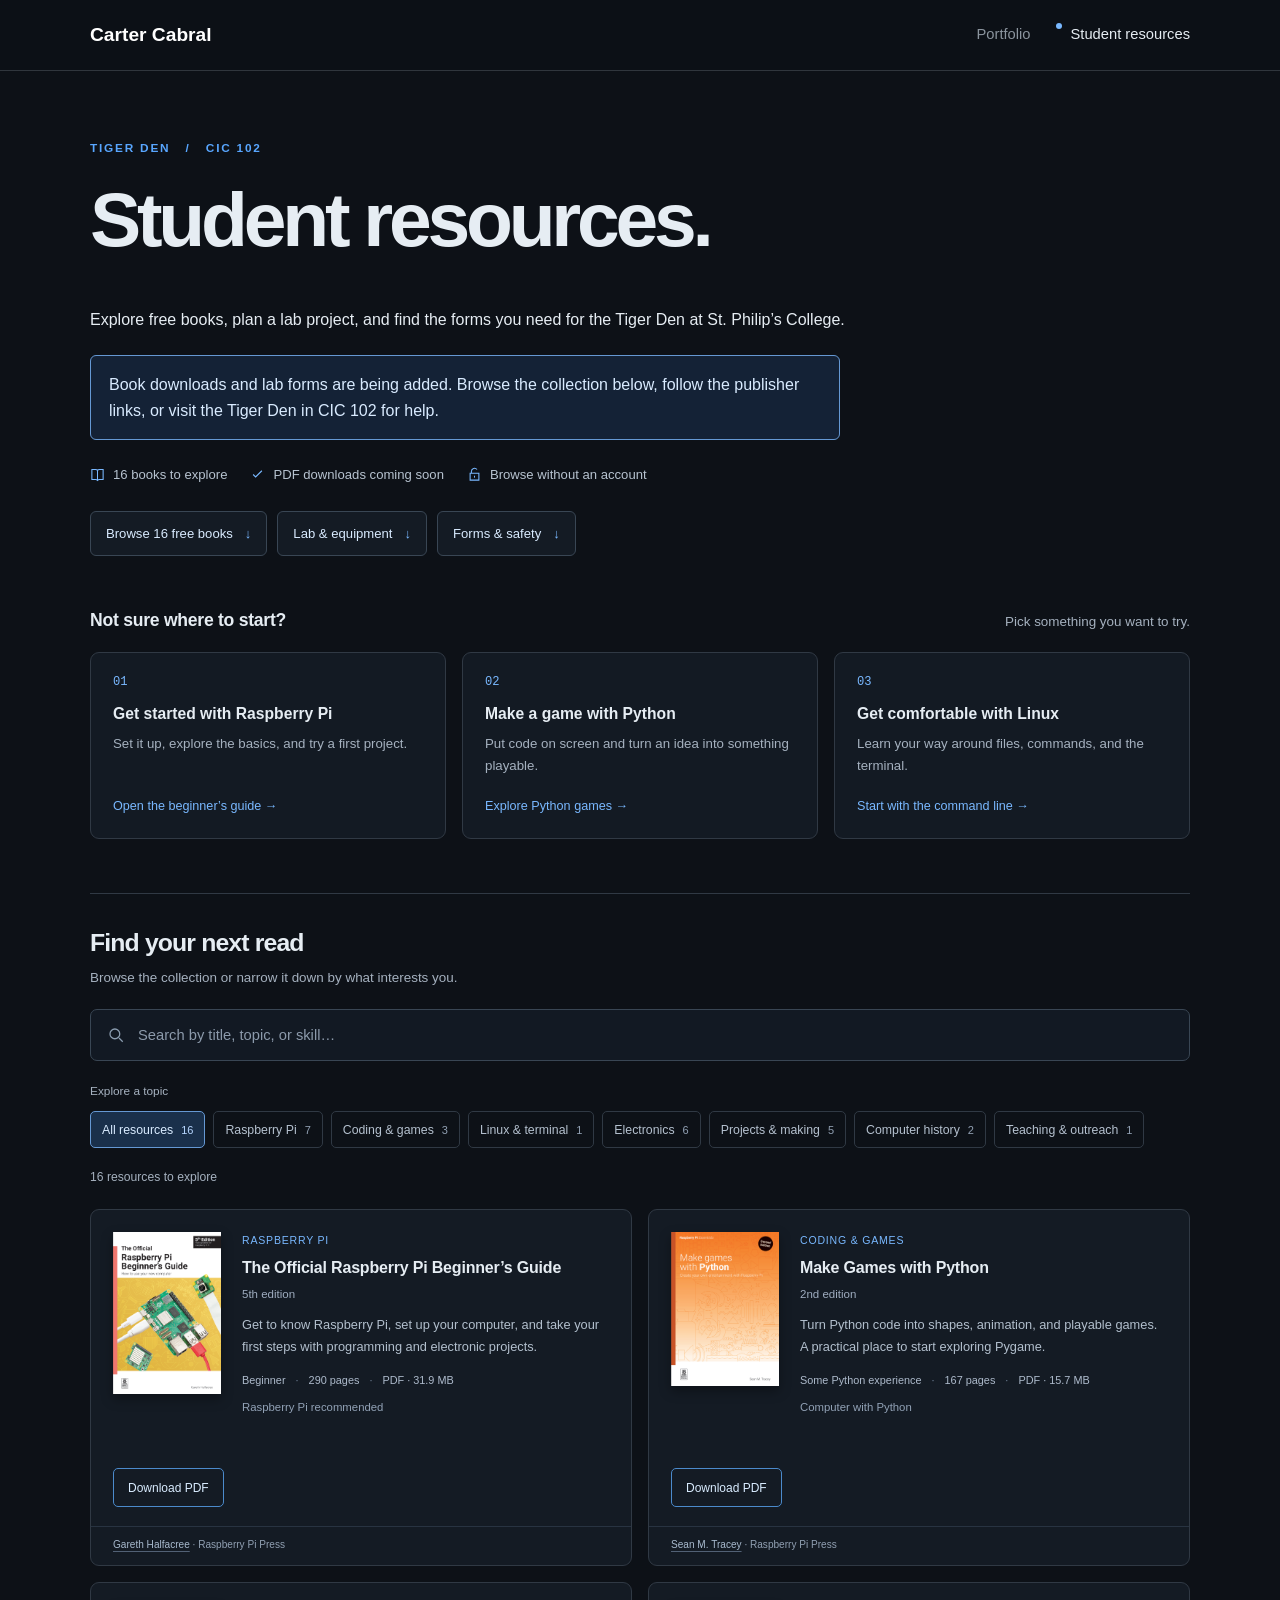
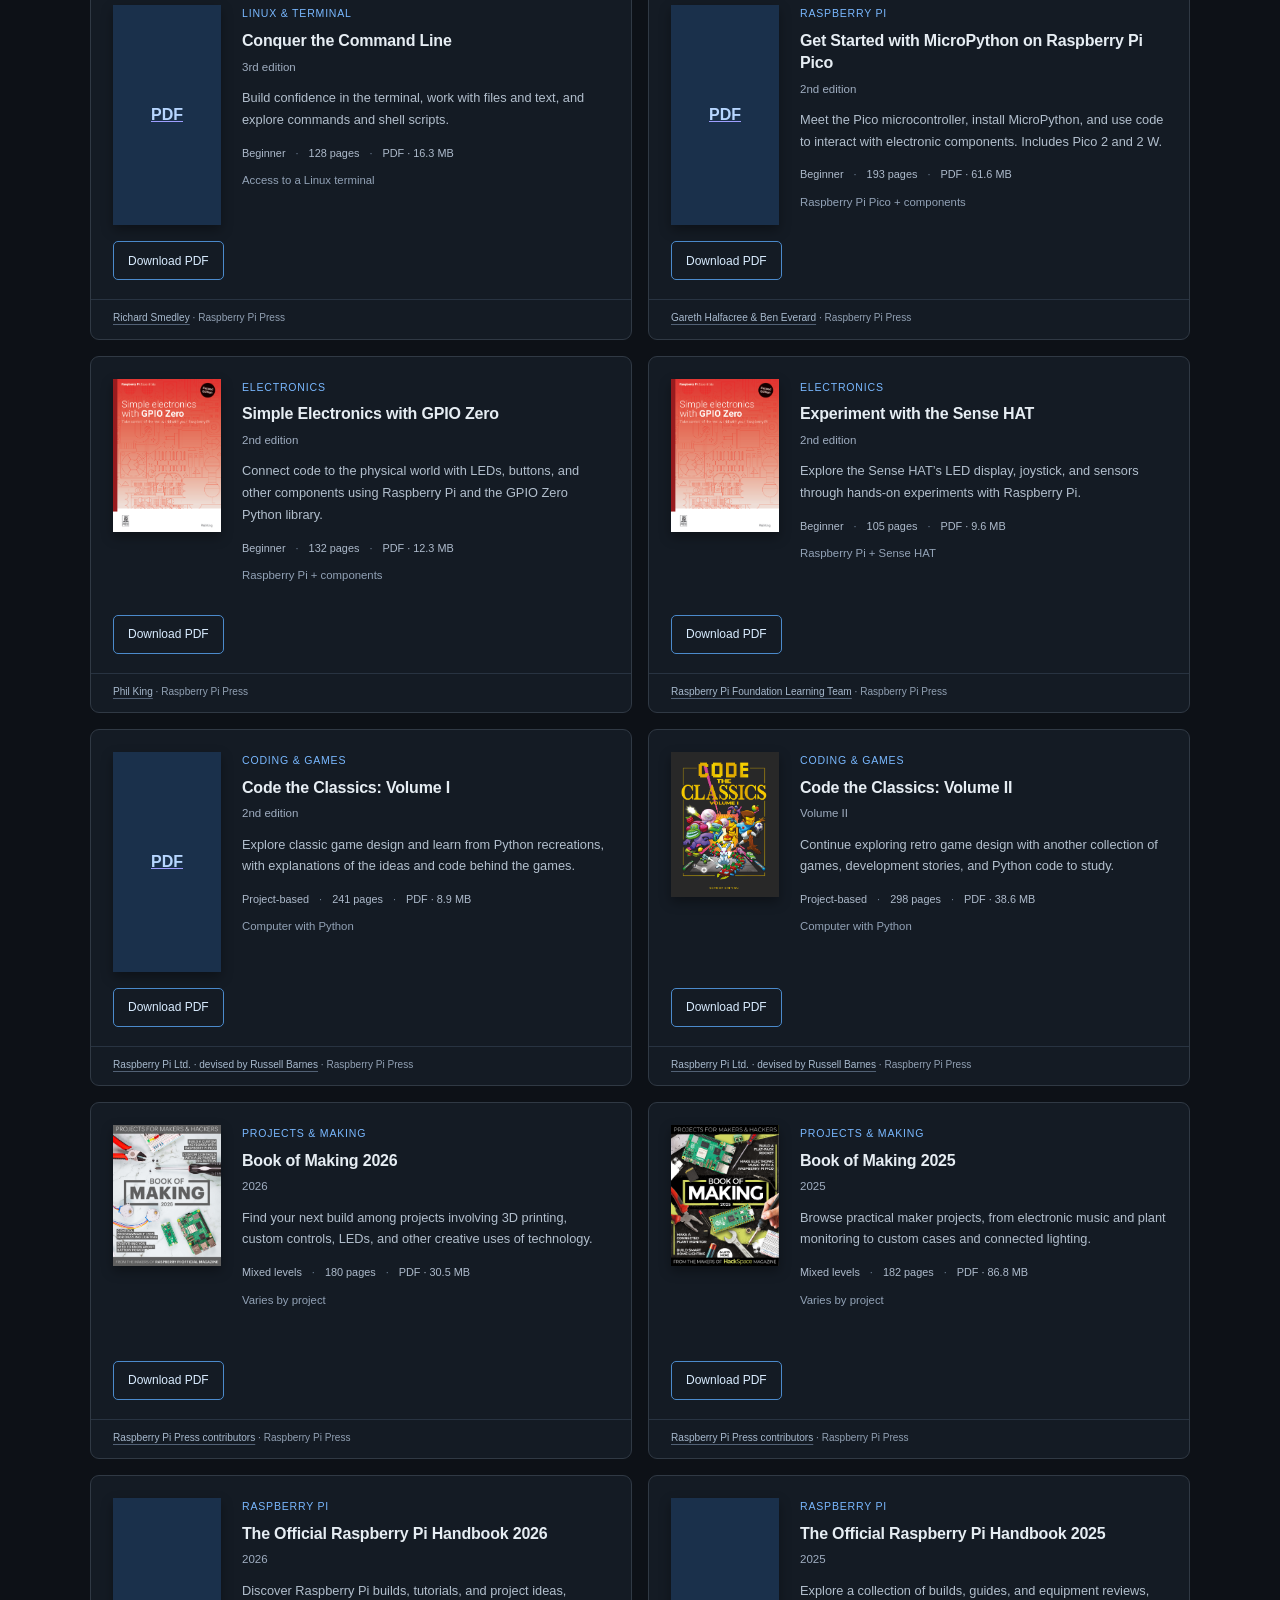
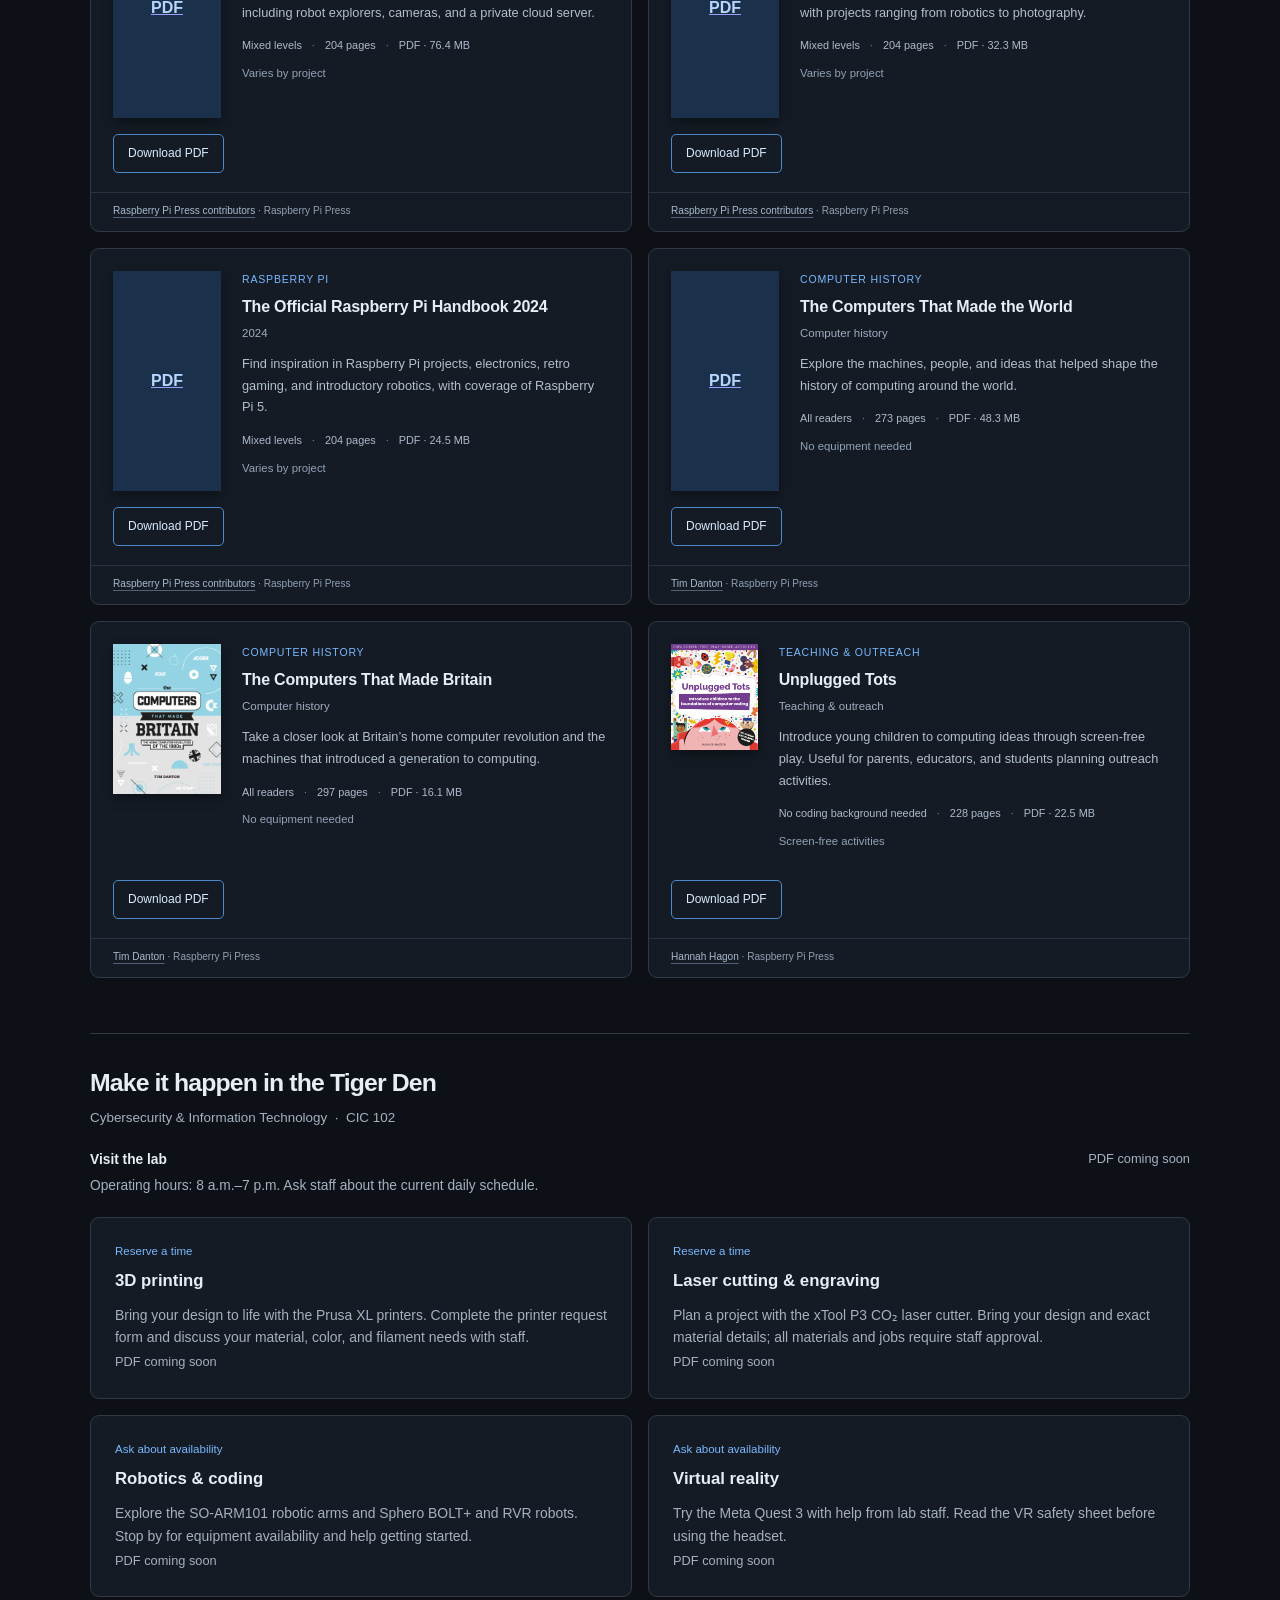
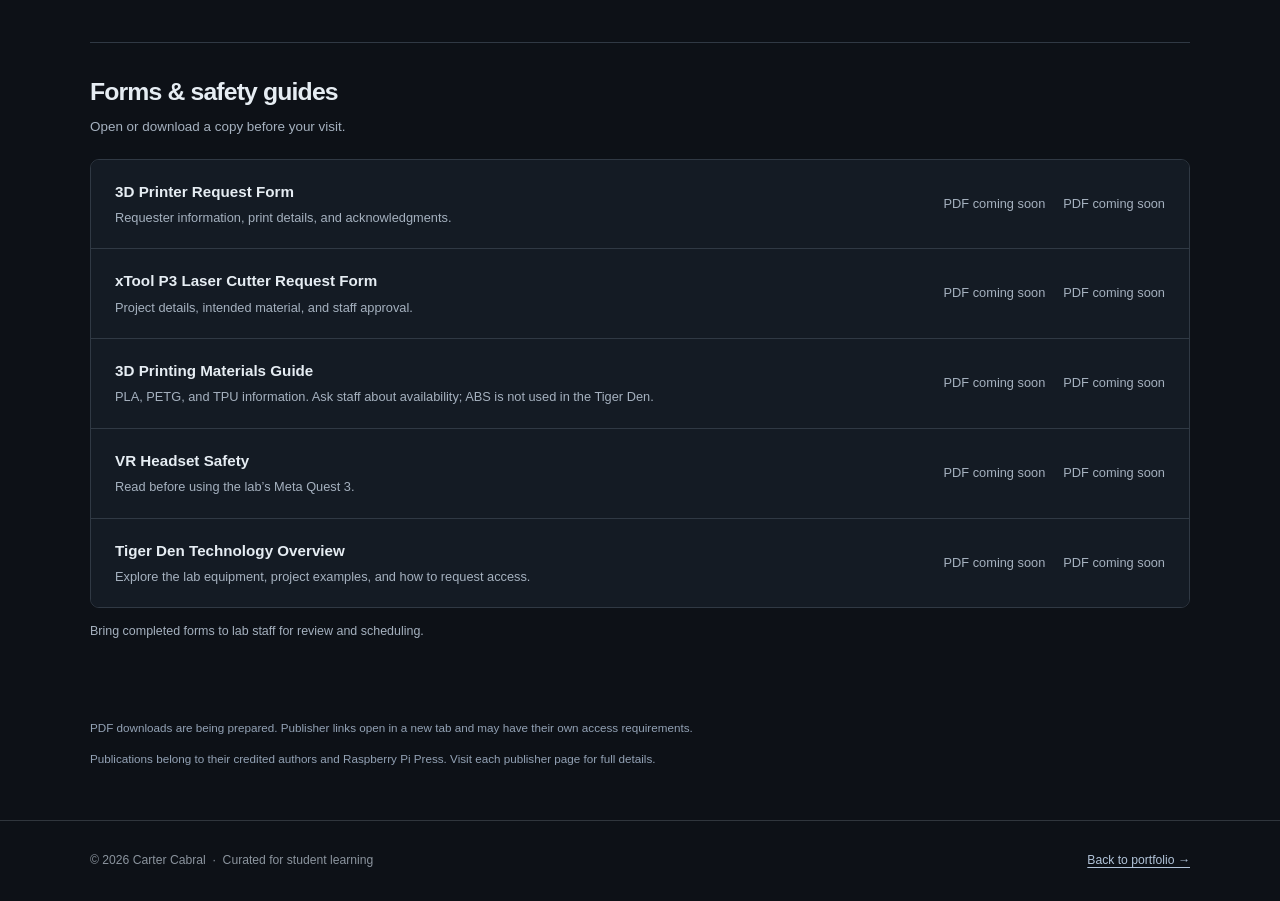
==== commit c9c6e947: "Official Rasp Pi Beginners Guide Added book cover and link for Raspberry Pi Beginner's Guide" ====
--- a/resources/index.html
+++ b/resources/index.html
@@ -100,8 +100,10 @@
       <div id="resource-grid" class="resource-grid">
         <article class="resource-card" id="raspberry-pi-beginners-guide" data-resource data-topics="raspberry-pi electronics" data-search="The Official Raspberry Pi Beginner’s Guide 5th edition Get to know Raspberry Pi, set up your computer, and take your first steps with programming and electronic projects. start setup scratch python gpio pi 5 Gareth Halfacree Raspberry Pi recommended Raspberry Pi Electronics" aria-labelledby="title-raspberry-pi-beginners-guide">
           <div class="book-main">
-            <a class="cover-link" href="https://magazine.raspberrypi.com/books/beginners-guide-5th-ed-buy-now" target="_blank" rel="noopener" aria-label="Publisher information for The Official Raspberry Pi Beginner’s Guide (new tab)">
-              <span class="book-cover" aria-hidden="true" style="display:flex;align-items:center;justify-content:center;background:#1a304b;color:#b7d6ff;min-height:150px;font-weight:bold;">PDF</span>
+            <a
+              class="cover-link" href="pdf/officialraspberrypibeginnersguide5thedition2023.pdf" download> <img
+              class="book-cover" src="images/TheOfficialRaspberryPiBeginnersGuide.png" alt="The Official Raspberry Pi Beginners Guide book cover" loading="lazy"
+              >
             </a>
             <div class="book-content">
               <p class="book-topic">Raspberry Pi</p>
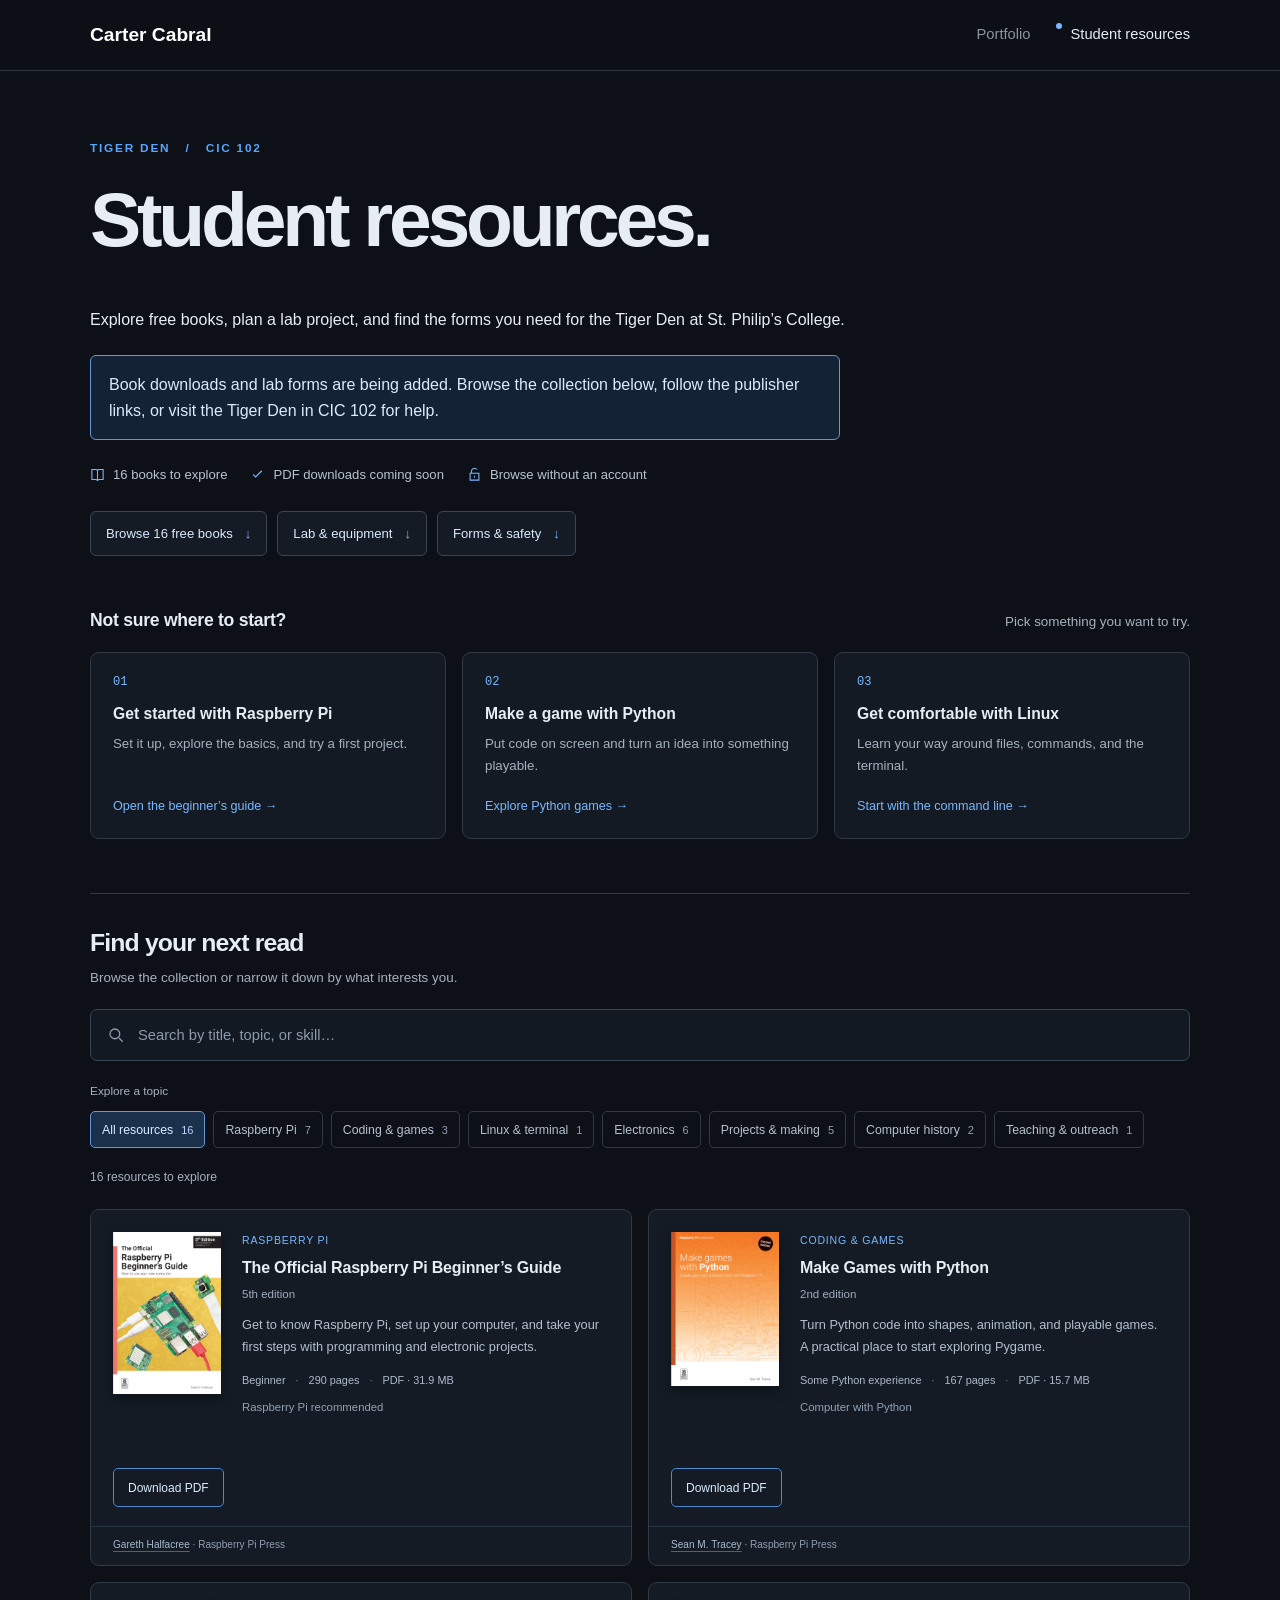
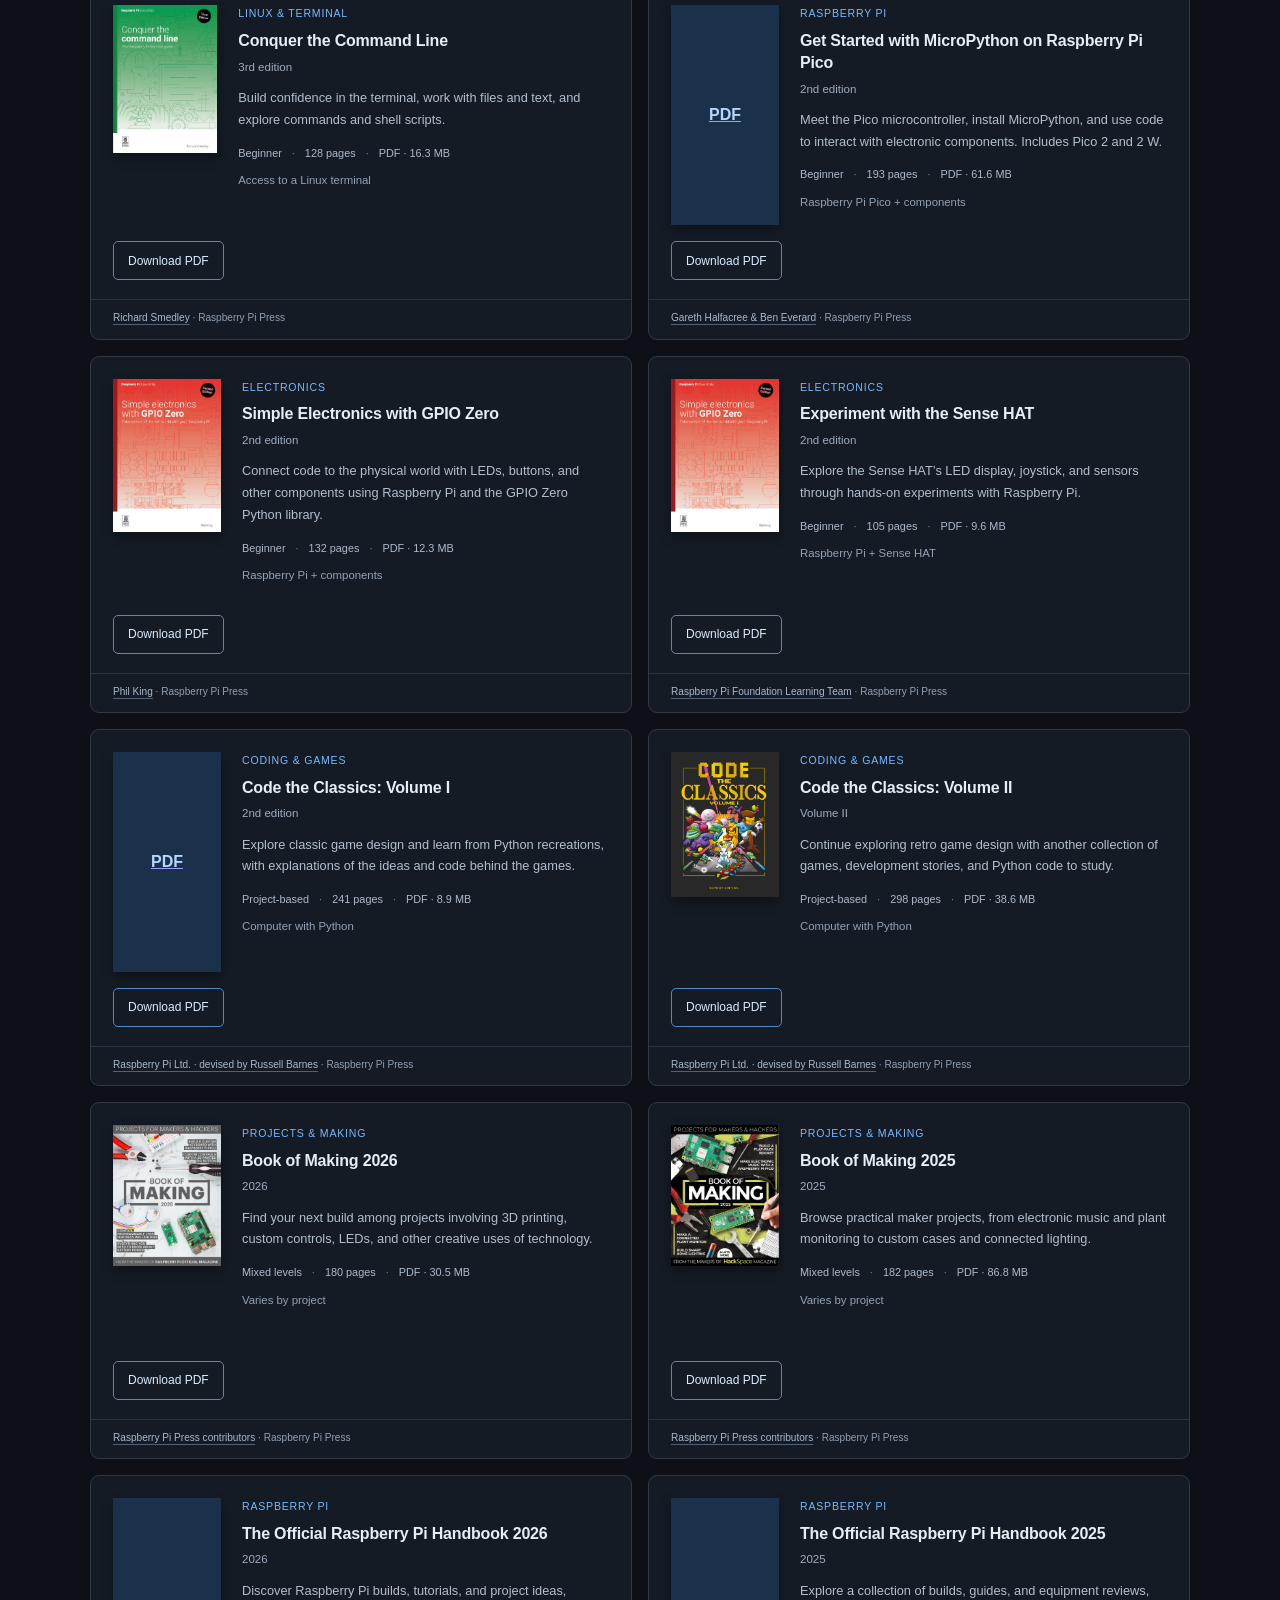
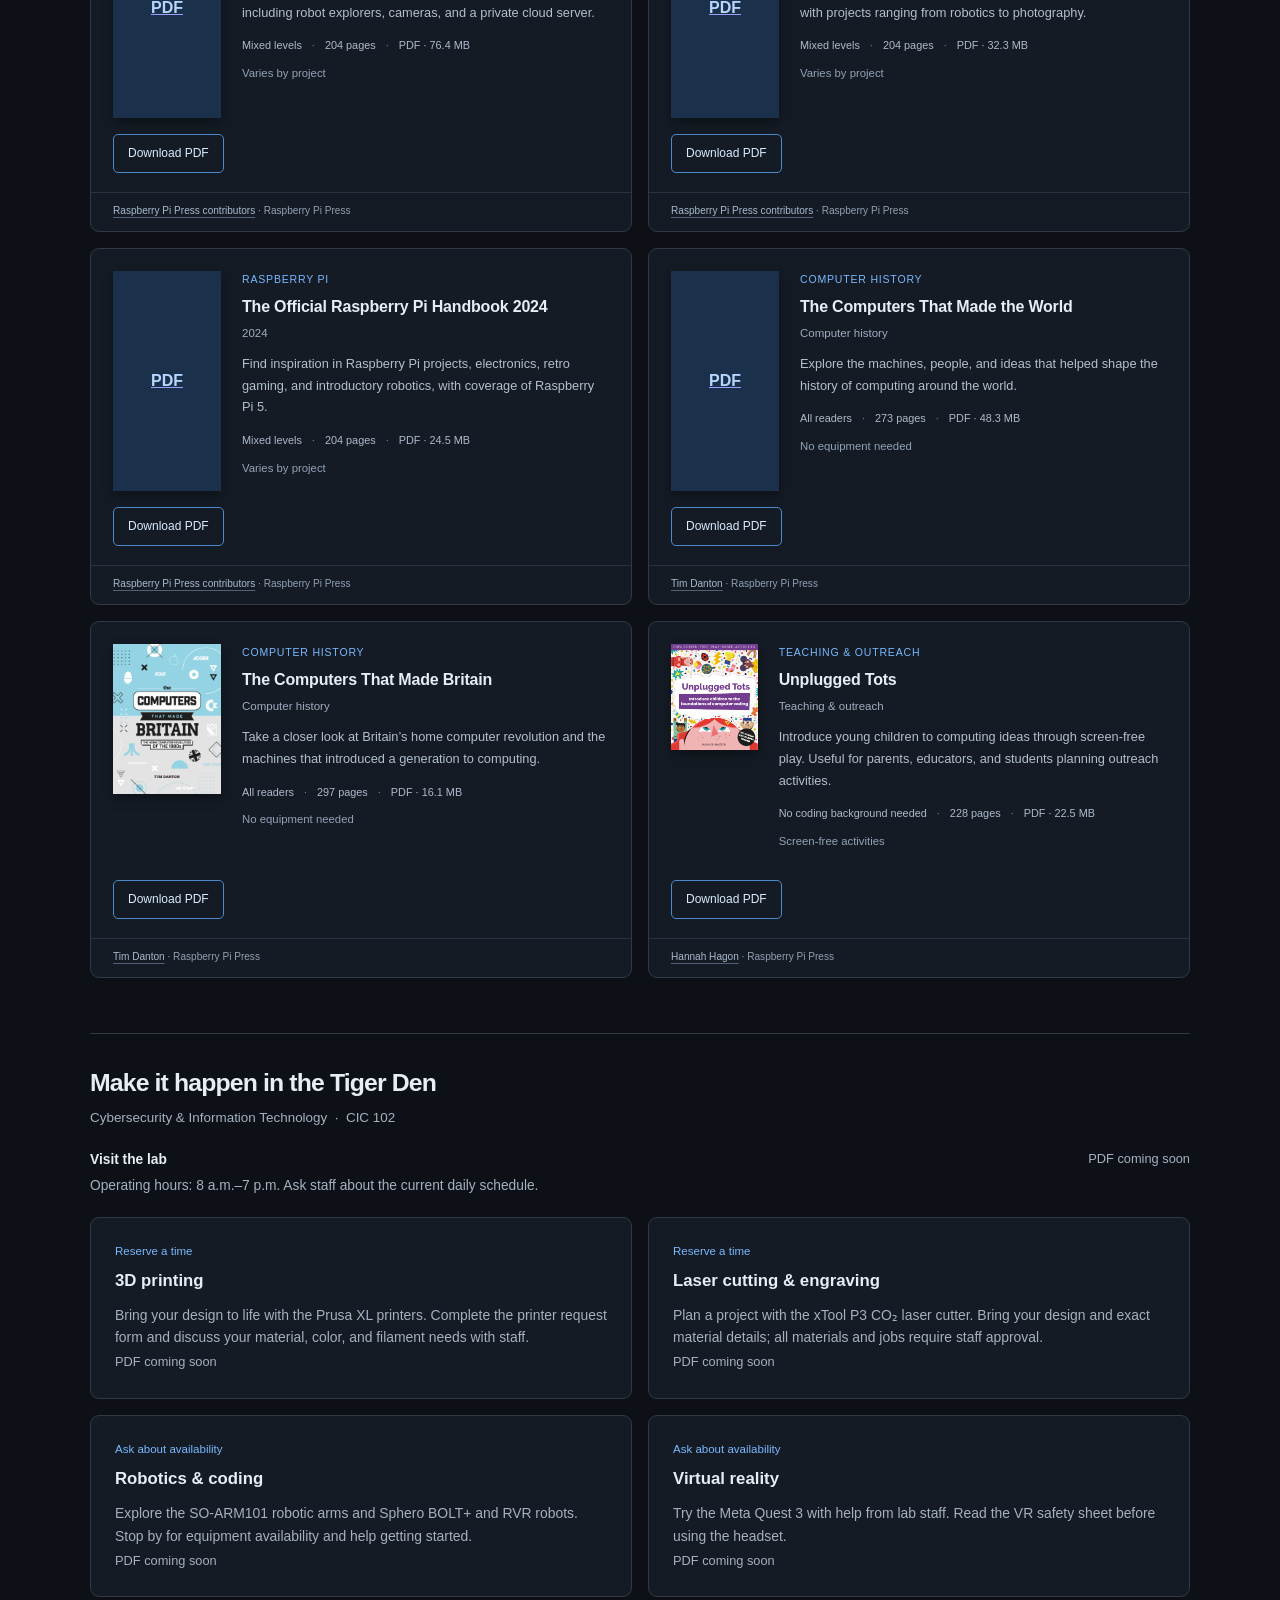
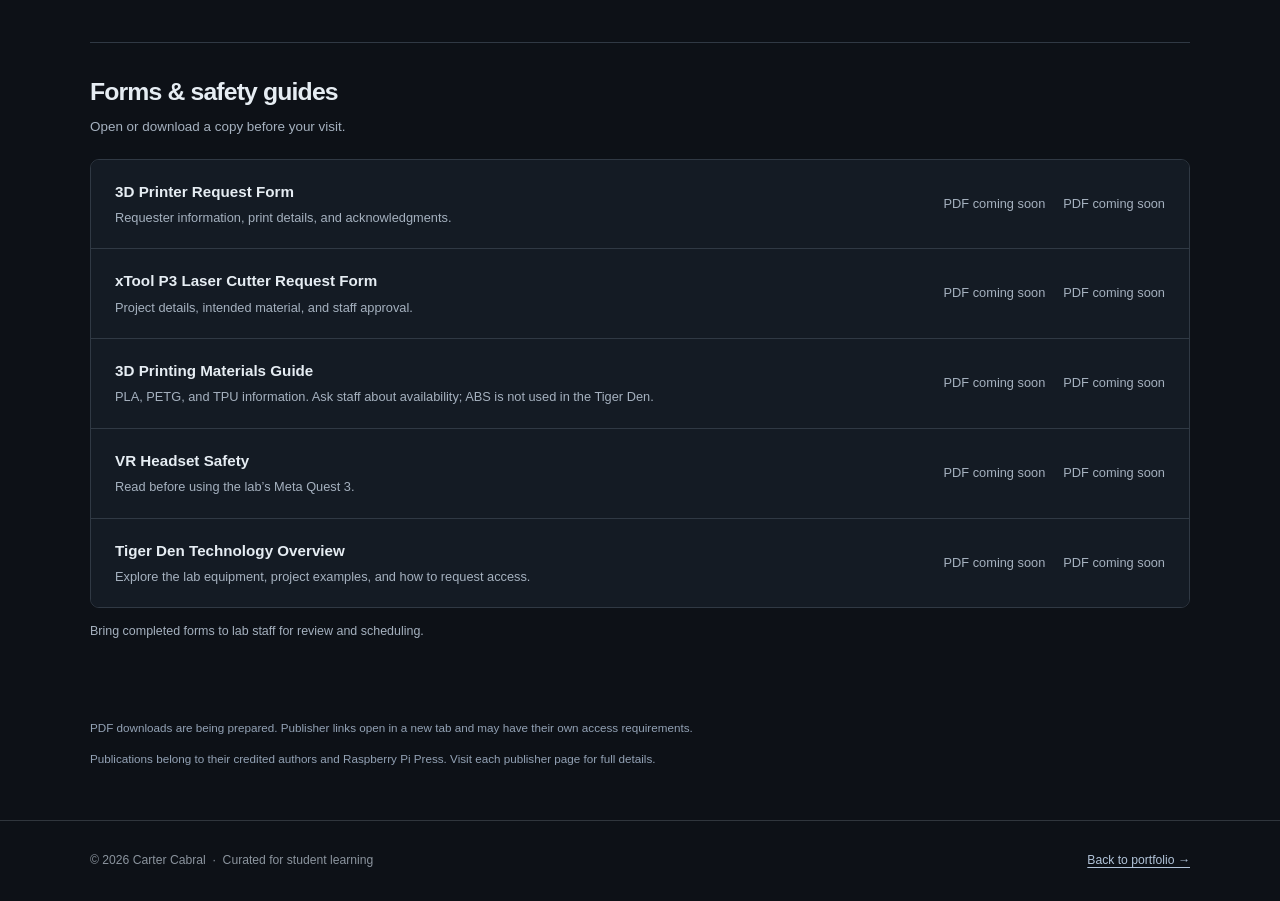
==== commit f773fc86: "conquer the command line added book cover and link for Conquer the Command Line" ====
--- a/resources/index.html
+++ b/resources/index.html
@@ -143,8 +143,8 @@
         </article>
         <article class="resource-card" id="conquer-the-command-line" data-resource data-topics="linux" data-search="Conquer the Command Line 3rd edition Build confidence in the terminal, work with files and text, and explore commands and shell scripts. bash shell linux cli terminal scripting networking files Richard Smedley Access to a Linux terminal Linux &amp; terminal" aria-labelledby="title-conquer-the-command-line">
           <div class="book-main">
-            <a class="cover-link" href="https://magazine.raspberrypi.com/books/conquer-the-command-line-3rd-edition" target="_blank" rel="noopener" aria-label="Publisher information for Conquer the Command Line (new tab)">
-              <span class="book-cover" aria-hidden="true" style="display:flex;align-items:center;justify-content:center;background:#1a304b;color:#b7d6ff;min-height:150px;font-weight:bold;">PDF</span>
+            <a class="cover=link" href="pdf/conquerthecommandline.pdf" download> <img
+              class="book-cover" src="images/ConquerTheCommandLine.png" alt="Conquer The Command Line book cover" loading="lazy" >
             </a>
             <div class="book-content">
               <p class="book-topic">Linux &amp; terminal</p>
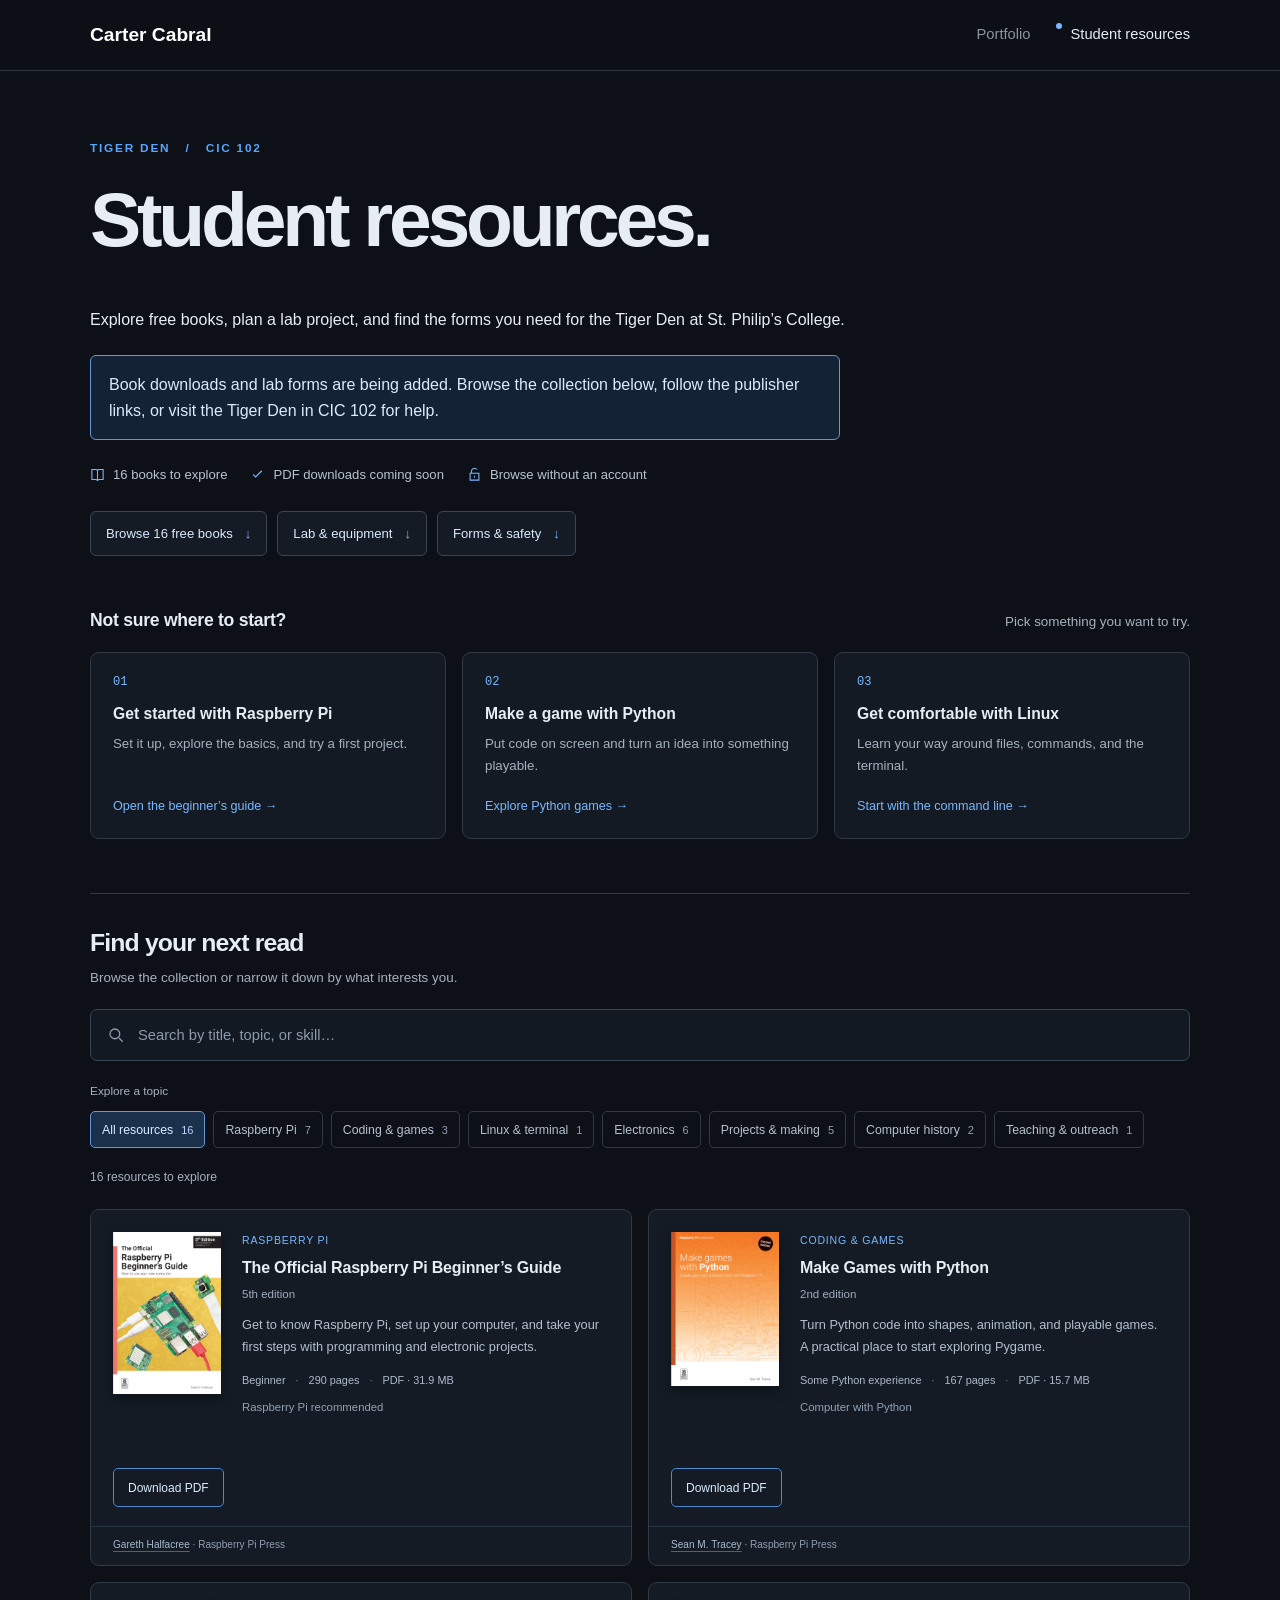
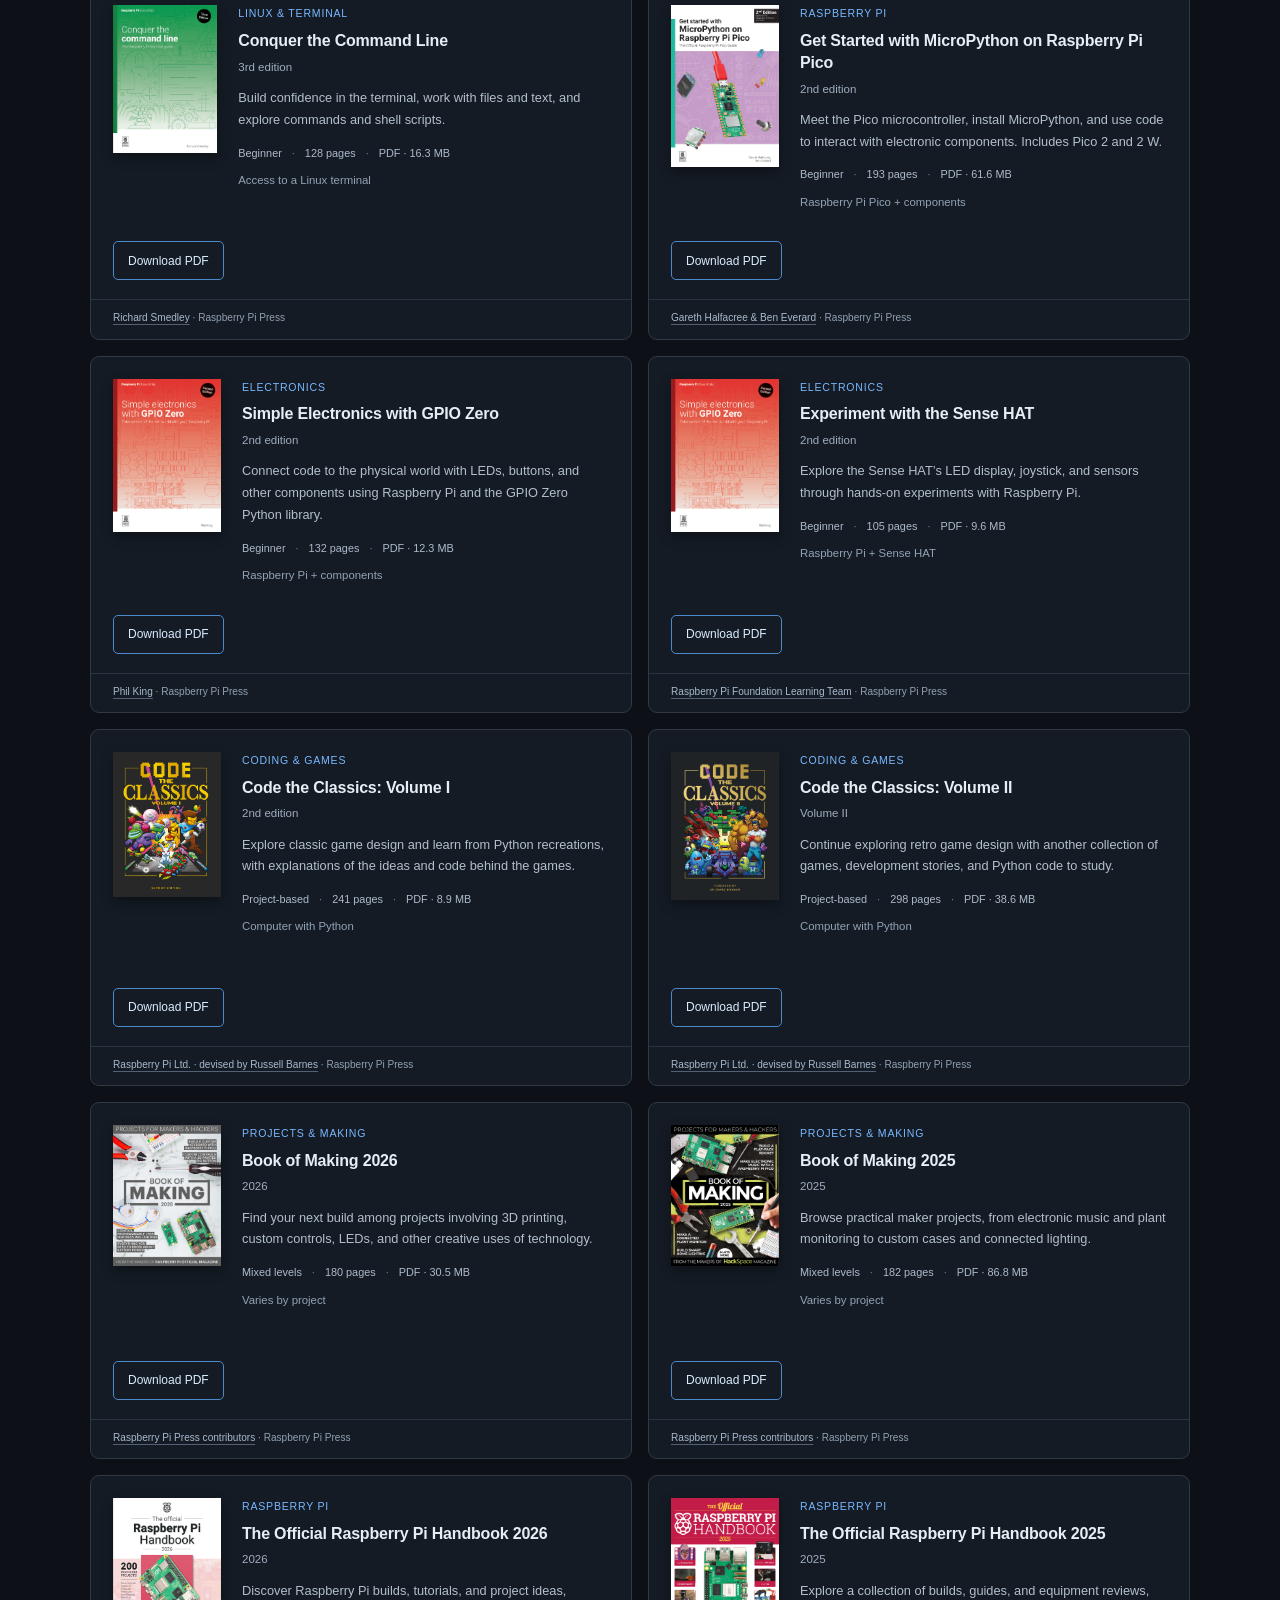
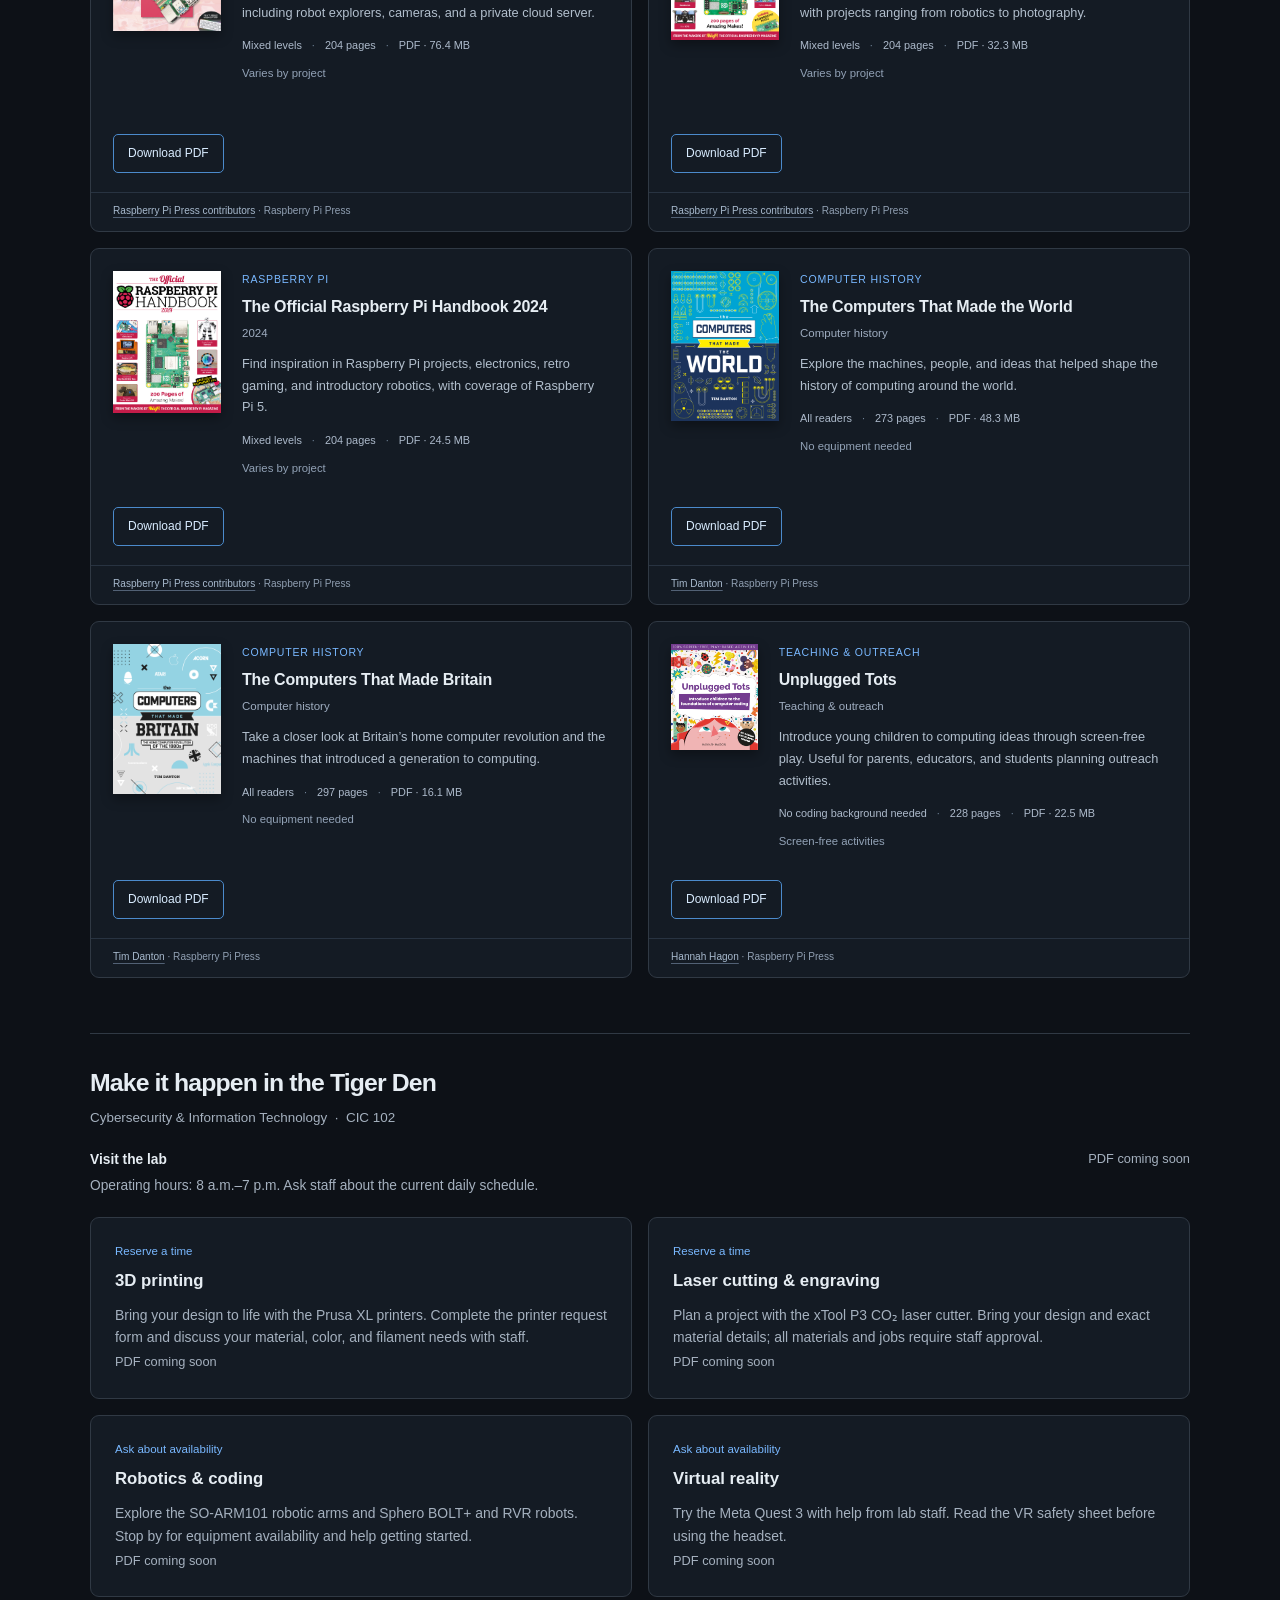
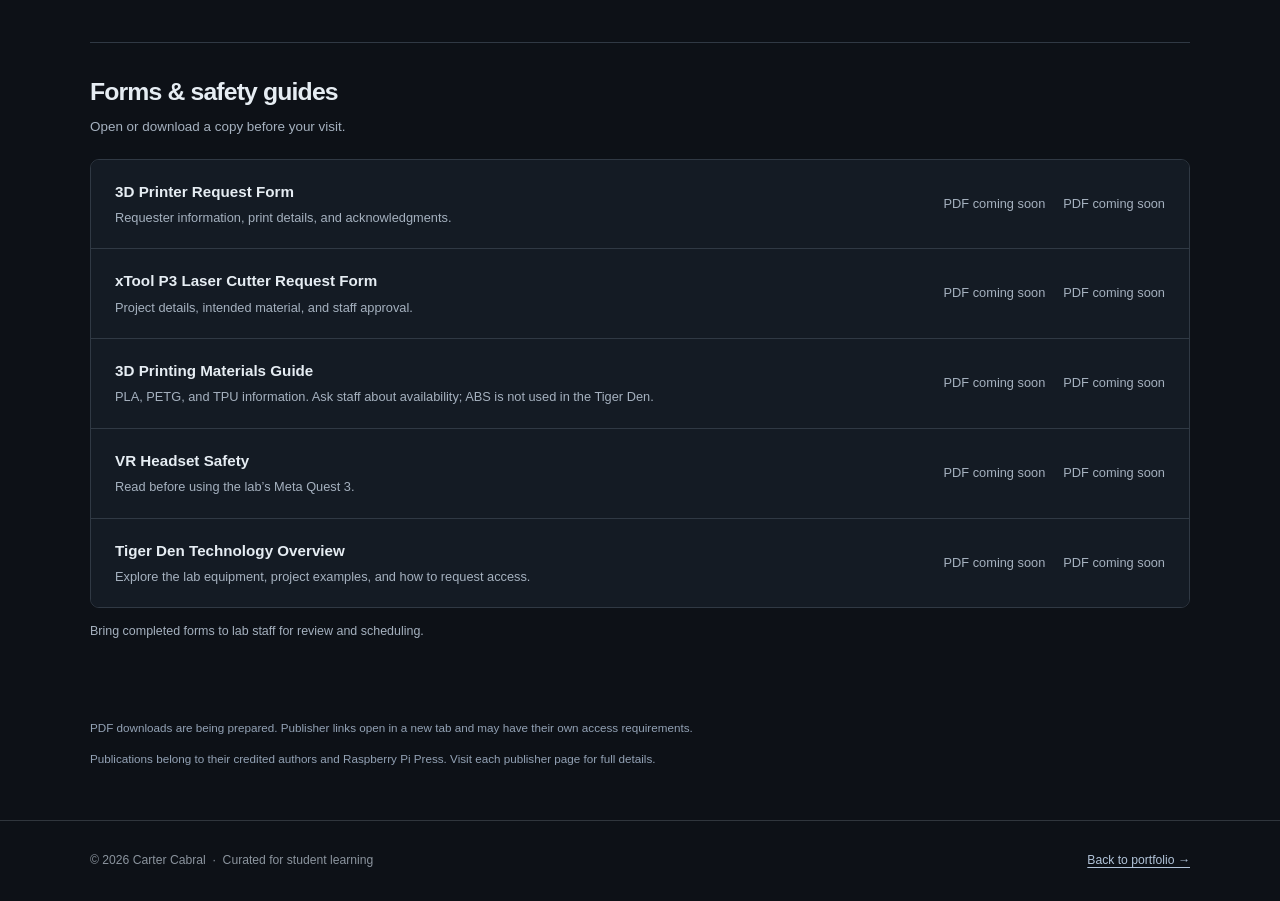
==== commit 1a34b93a: "Added Multiple at the same time book cover and books links in batch" ====
--- a/resources/index.html
+++ b/resources/index.html
@@ -160,8 +160,8 @@
         </article>
         <article class="resource-card" id="micropython-pico" data-resource data-topics="raspberry-pi electronics" data-search="Get Started with MicroPython on Raspberry Pi Pico 2nd edition Meet the Pico microcontroller, install MicroPython, and use code to interact with electronic components. Includes Pico 2 and 2 W. microcontroller embedded pico 2 w sensors micropython python Gareth Halfacree &amp; Ben Everard Raspberry Pi Pico + components Raspberry Pi Electronics" aria-labelledby="title-micropython-pico">
           <div class="book-main">
-            <a class="cover-link" href="https://magazine.raspberrypi.com/books/get-started-micropython-pico-2ed" target="_blank" rel="noopener" aria-label="Publisher information for Get Started with MicroPython on Raspberry Pi Pico (new tab)">
-              <span class="book-cover" aria-hidden="true" style="display:flex;align-items:center;justify-content:center;background:#1a304b;color:#b7d6ff;min-height:150px;font-weight:bold;">PDF</span>
+            <a class="cover-link" href="pdf/getstartedwithmicropythononraspberrypipico.pdf" download> <img
+              class="book-cover" src="images/GetStartedWithMicroPythonRaspberryPi.png" alt="Get Started With MicroPython Raspberry Pi book cover" loading="lazy" >
             </a>
             <div class="book-content">
               <p class="book-topic">Raspberry Pi</p>
@@ -226,8 +226,8 @@
         </article>
         <article class="resource-card" id="code-classics-one" data-resource data-topics="coding-games" data-search="Code the Classics: Volume I 2nd edition Explore classic game design and learn from Python recreations, with explanations of the ideas and code behind the games. retro arcade pygame zero game development programming Raspberry Pi Ltd. · devised by Russell Barnes Computer with Python Coding &amp; games" aria-labelledby="title-code-classics-one">
           <div class="book-main">
-            <a class="cover-link" href="https://magazine.raspberrypi.com/books/code-the-classics-vol-I-2ed" target="_blank" rel="noopener" aria-label="Publisher information for Code the Classics: Volume I (new tab)">
-              <span class="book-cover" aria-hidden="true" style="display:flex;align-items:center;justify-content:center;background:#1a304b;color:#b7d6ff;min-height:150px;font-weight:bold;">PDF</span>
+            <a class="cover-link" href="pdf/codetheclassicsvolumei2ndedition.pdf" download> <img
+              class="book-cover" src="images/codetheclassicsvolumei2ndedition.png" alt="Code The Classics Volume 1 book cover" loading="lazy" >
             </a>
             <div class="book-content">
               <p class="book-topic">Coding &amp; games</p>
@@ -246,12 +246,12 @@
 
             <a
             class="cover-link"
-            href="pdf/codetheclassicsvolumei2ndedition.pdf"
+            href="pdf/codetheclassicsvolumeii.pdf"
             download>
             <img
               class="book-cover"
-              src="images/codetheclassicsvolumei2ndedition.png"
-              alt="Code the Classics Volume 1 2nd Editiion book cover"
+              src="images/CodeTheClassicsVolume2.png"
+              alt="Code the Classics Volume 2 book cover"
               loading="lazy"
               >
           </a>
@@ -323,11 +323,8 @@
         </article>
         <article class="resource-card" id="handbook-2026" data-resource data-topics="raspberry-pi making" data-search="The Official Raspberry Pi Handbook 2026 2026 Discover Raspberry Pi builds, tutorials, and project ideas, including robot explorers, cameras, and a private cloud server. robotics cameras server pi 500 pico projects annual Raspberry Pi Press contributors Varies by project Raspberry Pi Projects &amp; making" aria-labelledby="title-handbook-2026">
           <div class="book-main">
-
-
-            
-            <a class="cover-link" href="https://magazine.raspberrypi.com/books/official-raspberry-pi-handbook-2026" target="_blank" rel="noopener" aria-label="Publisher information for The Official Raspberry Pi Handbook 2026 (new tab)">
-              <span class="book-cover" aria-hidden="true" style="display:flex;align-items:center;justify-content:center;background:#1a304b;color:#b7d6ff;min-height:150px;font-weight:bold;">PDF</span>
+            <a class="cover-link" href="pdf/officialraspberrypihandbook2026.pdf" download> <img
+              class="book-cover" src="images/OfficialRaspberryPihandbook2026.png" alt="Official Raspberry Pi Handbook 2026 book cover" loading="lazy" >
             </a>
             <div class="book-content">
               <p class="book-topic">Raspberry Pi</p>
@@ -343,8 +340,8 @@
         </article>
         <article class="resource-card" id="handbook-2025" data-resource data-topics="raspberry-pi making" data-search="The Official Raspberry Pi Handbook 2025 2025 Explore a collection of builds, guides, and equipment reviews, with projects ranging from robotics to photography. robotics camera photography projects pico annual Raspberry Pi Press contributors Varies by project Raspberry Pi Projects &amp; making" aria-labelledby="title-handbook-2025">
           <div class="book-main">
-            <a class="cover-link" href="https://magazine.raspberrypi.com/books/handbook-2025" target="_blank" rel="noopener" aria-label="Publisher information for The Official Raspberry Pi Handbook 2025 (new tab)">
-              <span class="book-cover" aria-hidden="true" style="display:flex;align-items:center;justify-content:center;background:#1a304b;color:#b7d6ff;min-height:150px;font-weight:bold;">PDF</span>
+            <a class="cover-link" href="pdf/officialraspberrypihandbook2025.pdf" download> <img
+              class="book-cover" src="images/OfficialRaspberryPihandbook2025.png" alt="Official Raspberry Pi Handbook 2025 book cover" loading="lazy" >
             </a>
             <div class="book-content">
               <p class="book-topic">Raspberry Pi</p>
@@ -360,8 +357,8 @@
         </article>
         <article class="resource-card" id="handbook-2024" data-resource data-topics="raspberry-pi making" data-search="The Official Raspberry Pi Handbook 2024 2024 Find inspiration in Raspberry Pi projects, electronics, retro gaming, and introductory robotics, with coverage of Raspberry Pi 5. pi 5 retro gaming electronics robotics projects annual Raspberry Pi Press contributors Varies by project Raspberry Pi Projects &amp; making" aria-labelledby="title-handbook-2024">
           <div class="book-main">
-            <a class="cover-link" href="https://magazine.raspberrypi.com/books/handbook-2024" target="_blank" rel="noopener" aria-label="Publisher information for The Official Raspberry Pi Handbook 2024 (new tab)">
-              <span class="book-cover" aria-hidden="true" style="display:flex;align-items:center;justify-content:center;background:#1a304b;color:#b7d6ff;min-height:150px;font-weight:bold;">PDF</span>
+            <a class="cover-link" href="pdf/officialraspberrypihandbook2024.pdf" download> <img
+              class="book-cover" src="images/OfficialRaspberryPihandbook2024.png" alt="Official Raspberry Pi Handbook 2024 book cover" loading="lazy" >
             </a>
             <div class="book-content">
               <p class="book-topic">Raspberry Pi</p>
@@ -377,8 +374,8 @@
         </article>
         <article class="resource-card" id="computers-world" data-resource data-topics="history" data-search="The Computers That Made the World Computer history Explore the machines, people, and ideas that helped shape the history of computing around the world. history technology pioneers retro vintage computing Tim Danton No equipment needed Computer history" aria-labelledby="title-computers-world">
           <div class="book-main">
-            <a class="cover-link" href="https://magazine.raspberrypi.com/books/the-computers-that-made-the-world-1st-edition" target="_blank" rel="noopener" aria-label="Publisher information for The Computers That Made the World (new tab)">
-              <span class="book-cover" aria-hidden="true" style="display:flex;align-items:center;justify-content:center;background:#1a304b;color:#b7d6ff;min-height:150px;font-weight:bold;">PDF</span>
+            <a class="cover-link" href="pdf/computersthatmadetheworld.pdf" download> <img
+              class="book-cover" src="images/ComputersThatMadeTheWorld.png" alt="Computers That Made The World Book Cover" loading="lazy" >
             </a>
             <div class="book-content">
               <p class="book-topic">Computer history</p>
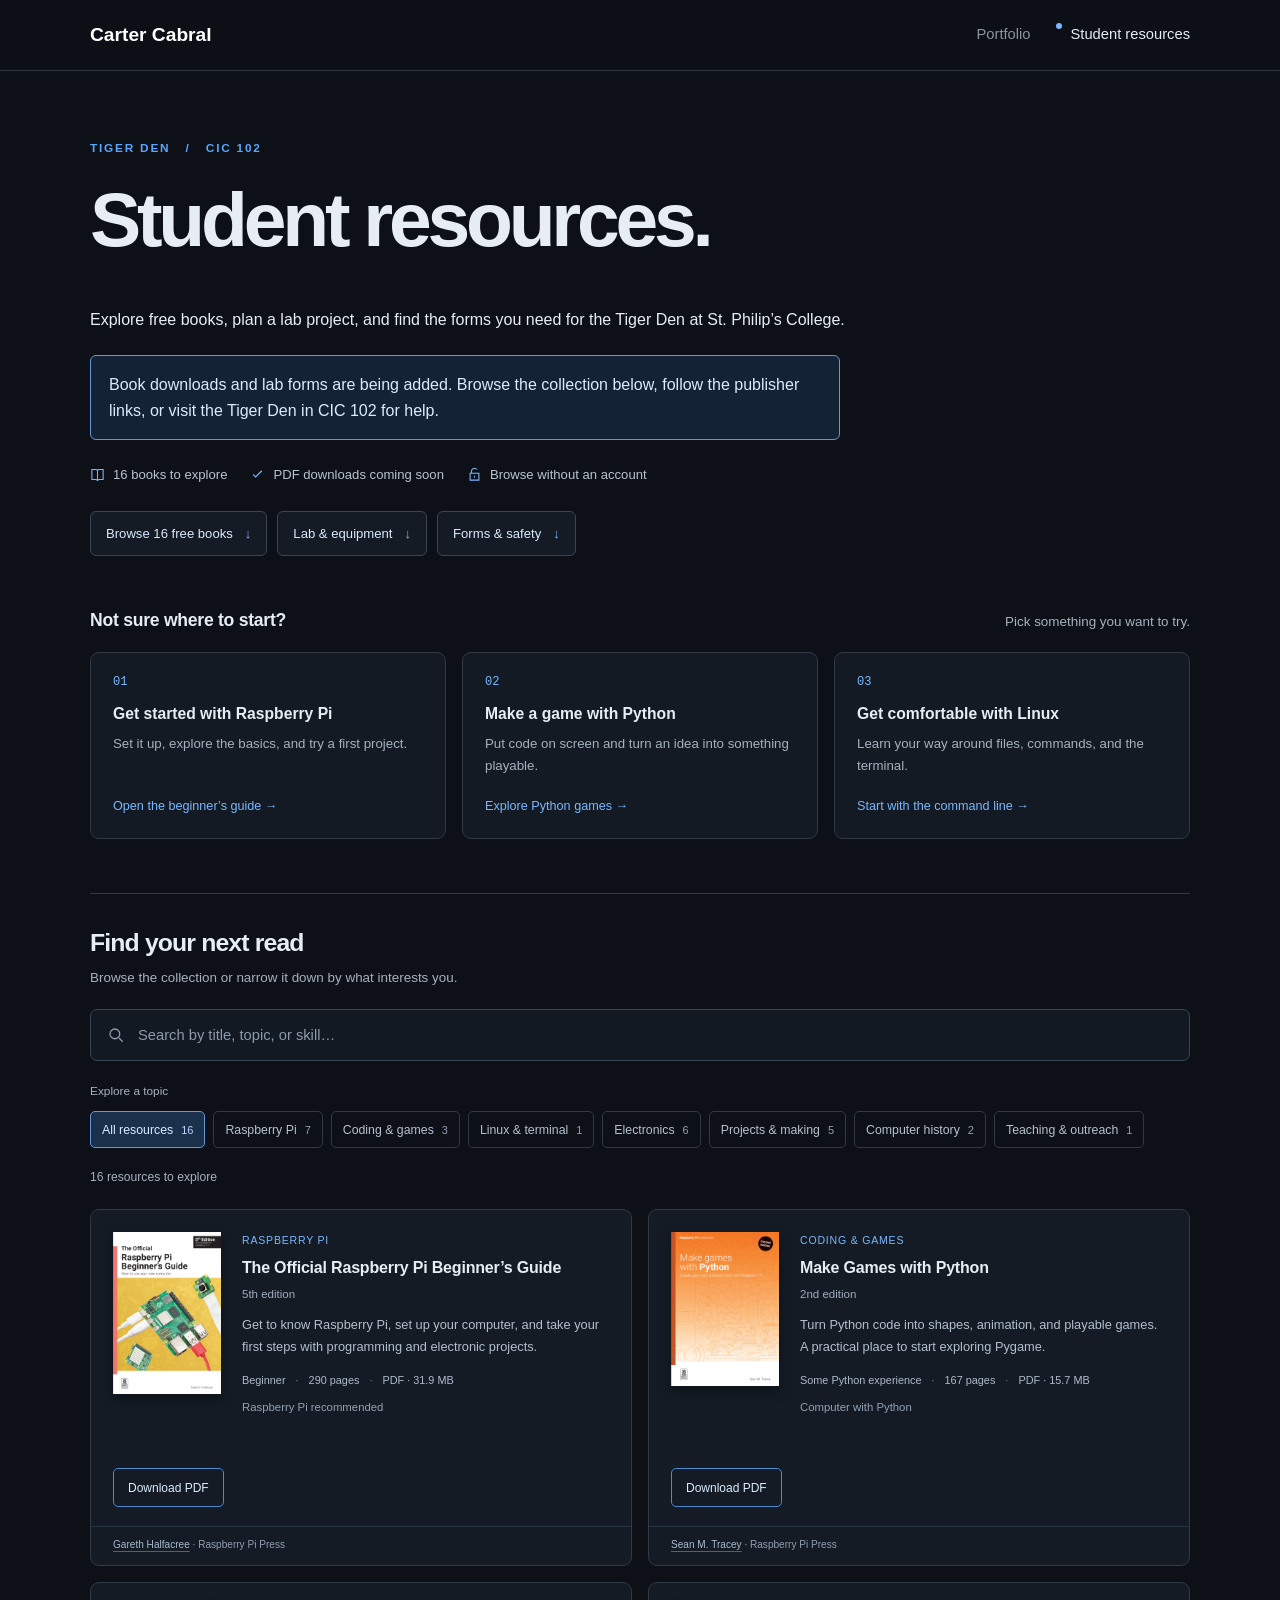
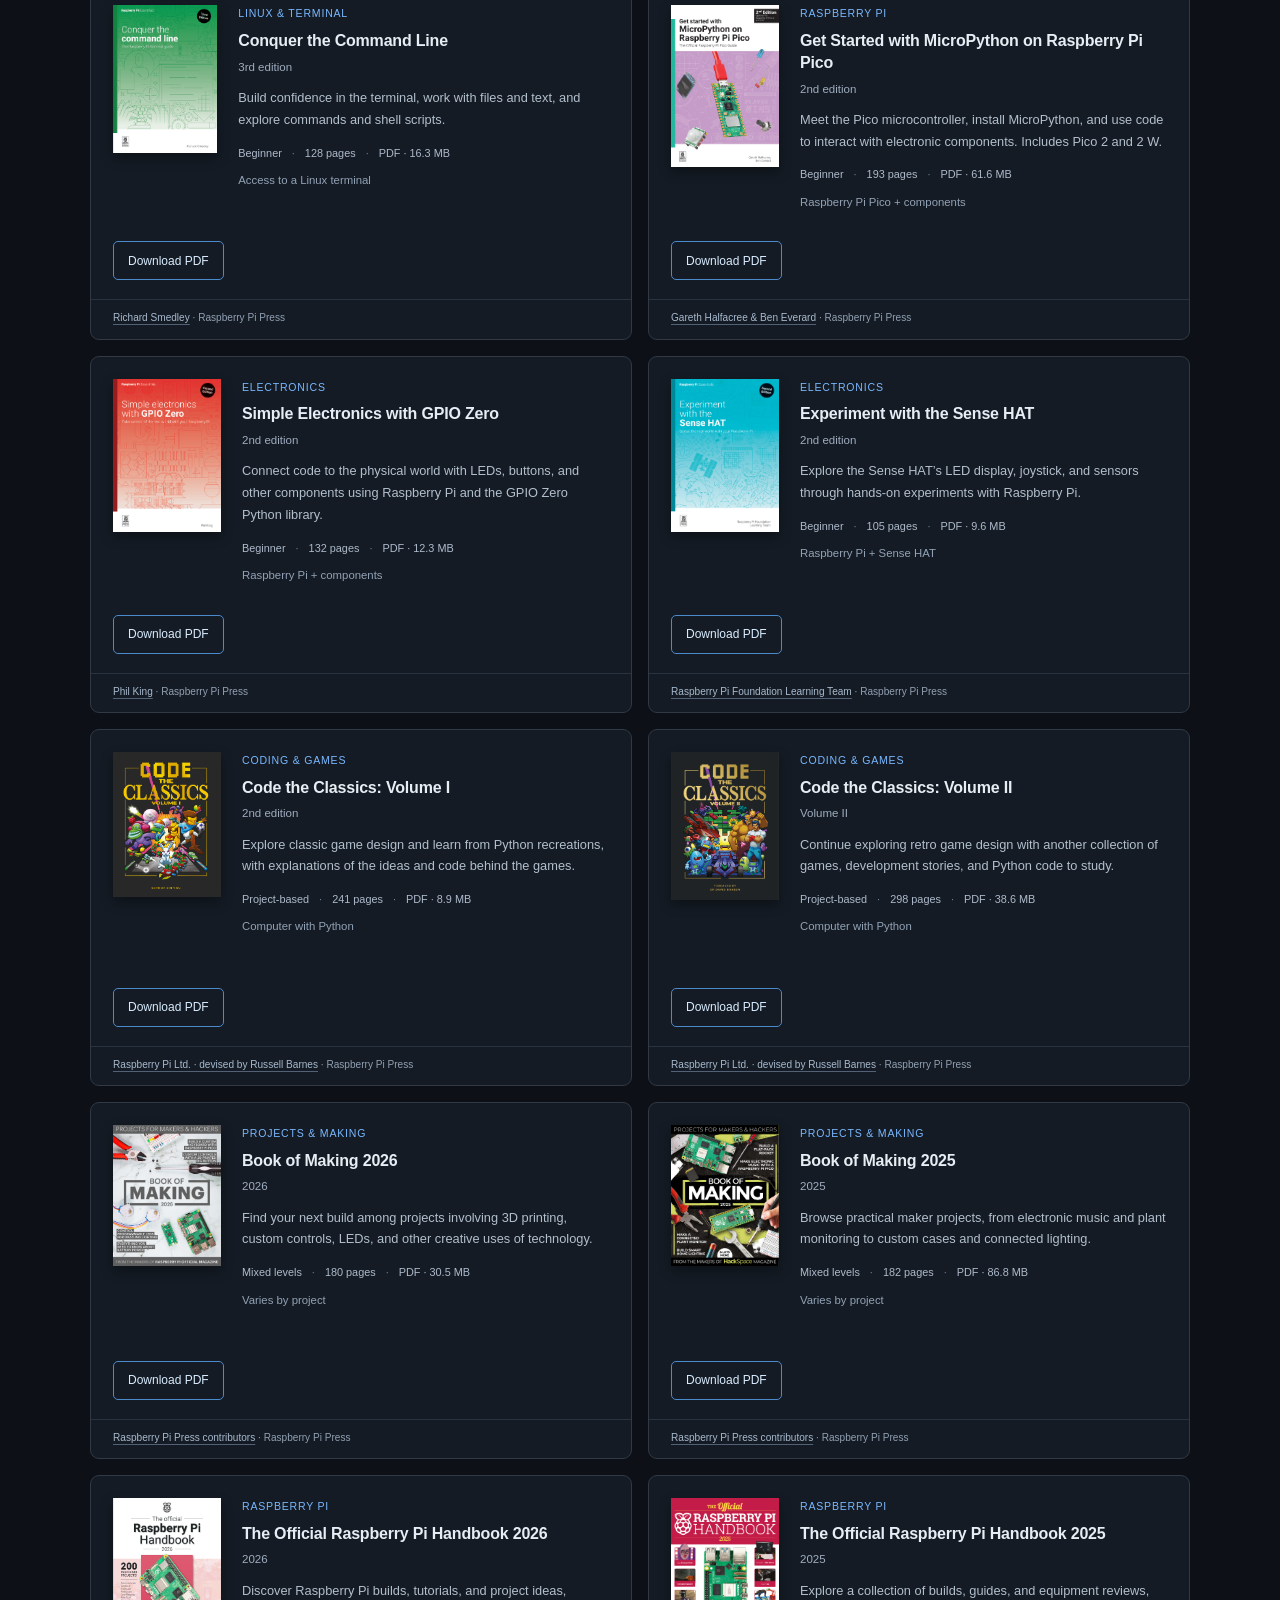
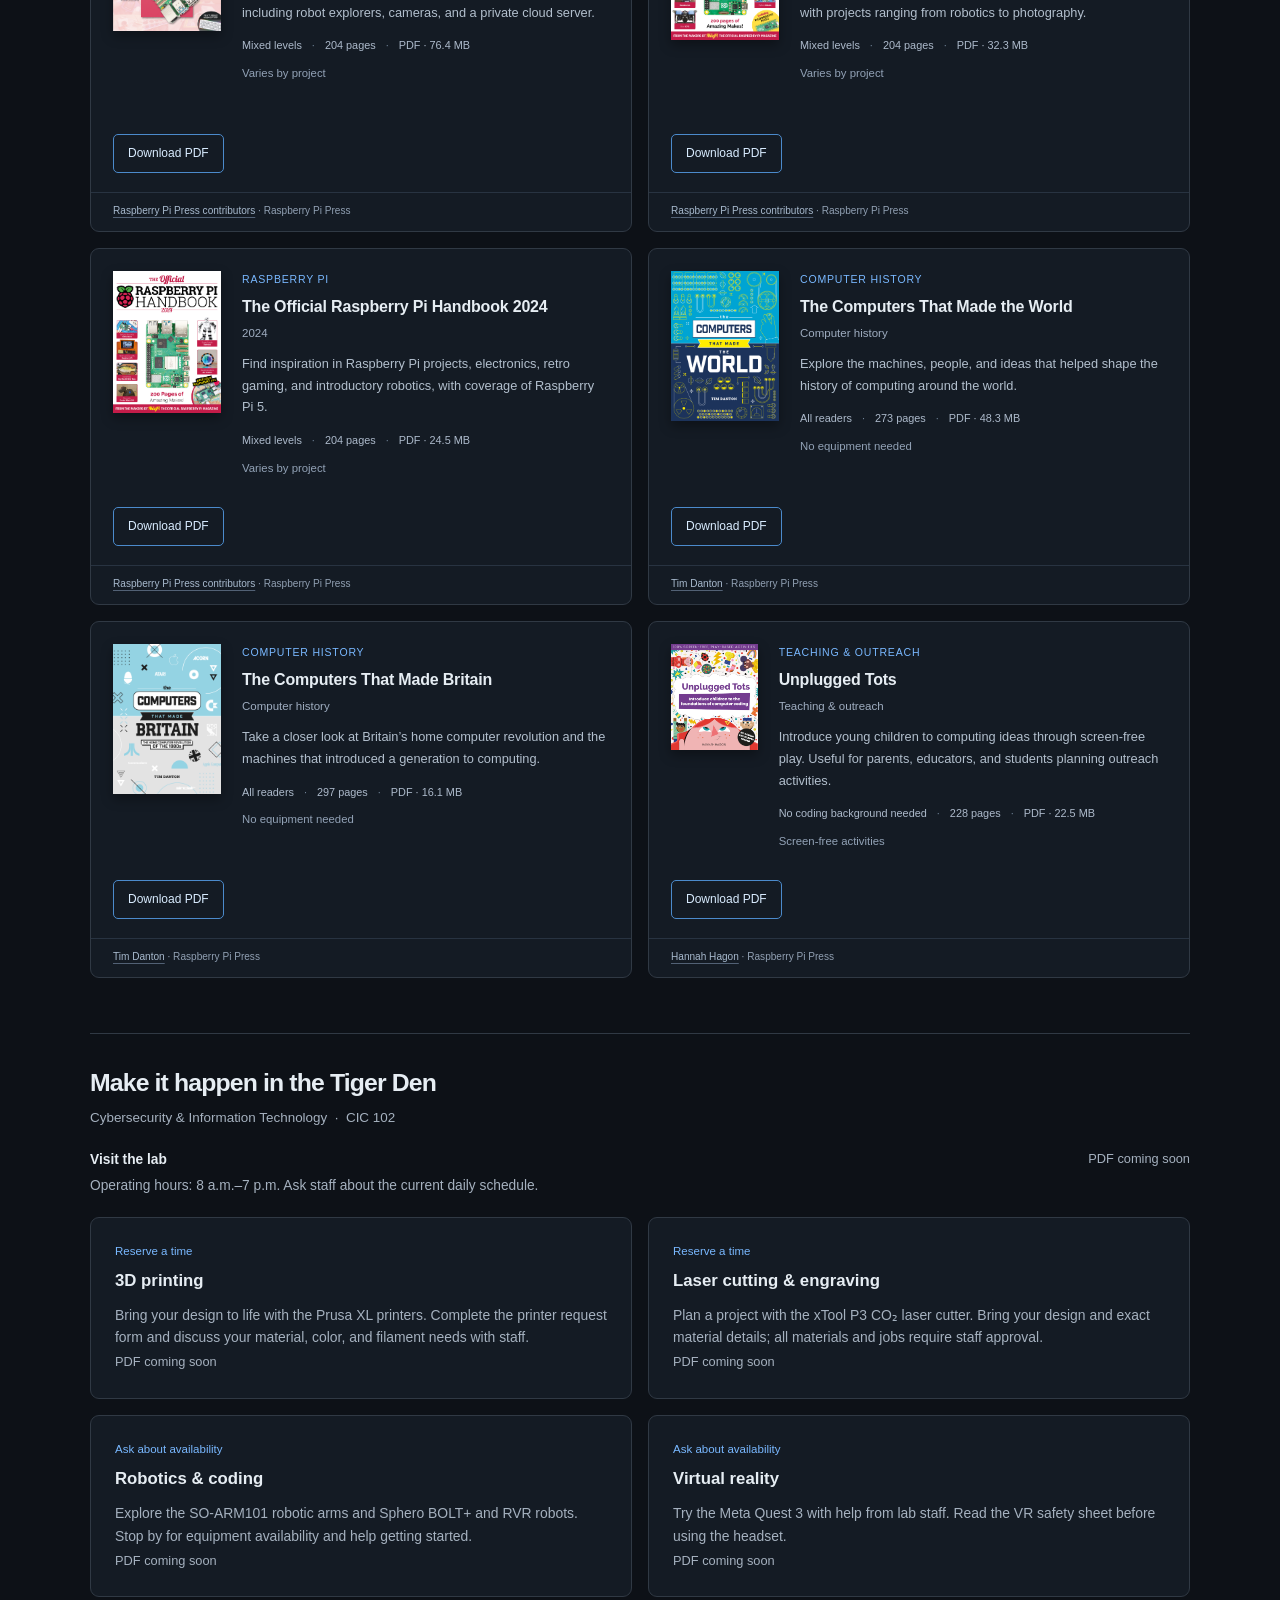
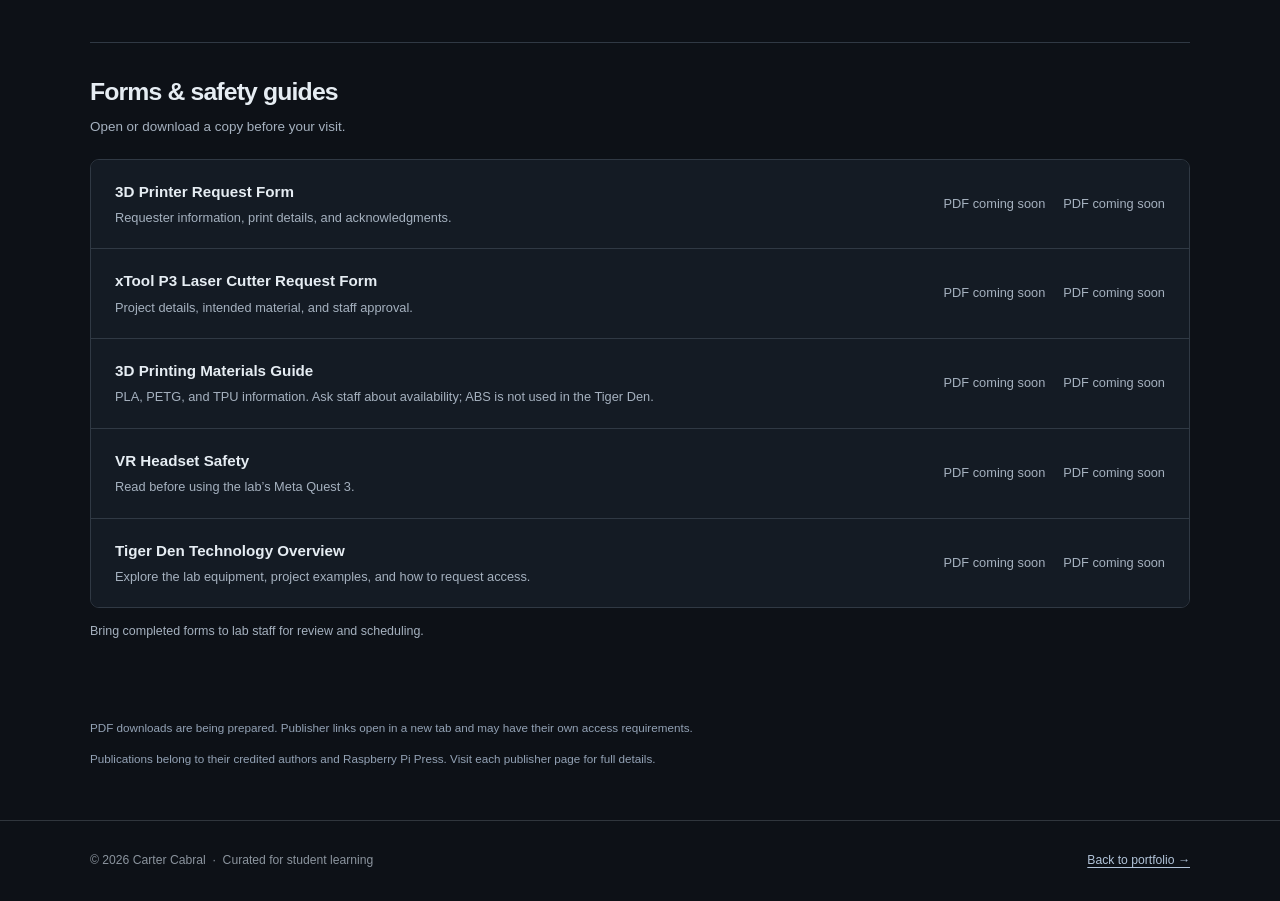
==== commit 5fa6f39a: "Final Book Cover Added the last of the book covers and clickthrough links" ====
--- a/resources/index.html
+++ b/resources/index.html
@@ -203,12 +203,12 @@
           <div class="book-main">
 
             <a class="cover-link"
-            href="pdf/simpleelectronicswithgpiozero.pdf"
+            href="pdf/experimentwiththesensehat.pdf"
             download>
             <img
             class="book-cover"
-            src="images/simpleelectronicswithgpiozero.png"
-            alt="Simple Electronics with gpizero book cover"
+            src="images/ExperimentWithSensHat.png"
+            alt="Experiment With Sense Hat book cover"
             loading="lazy"
           >
           </a>
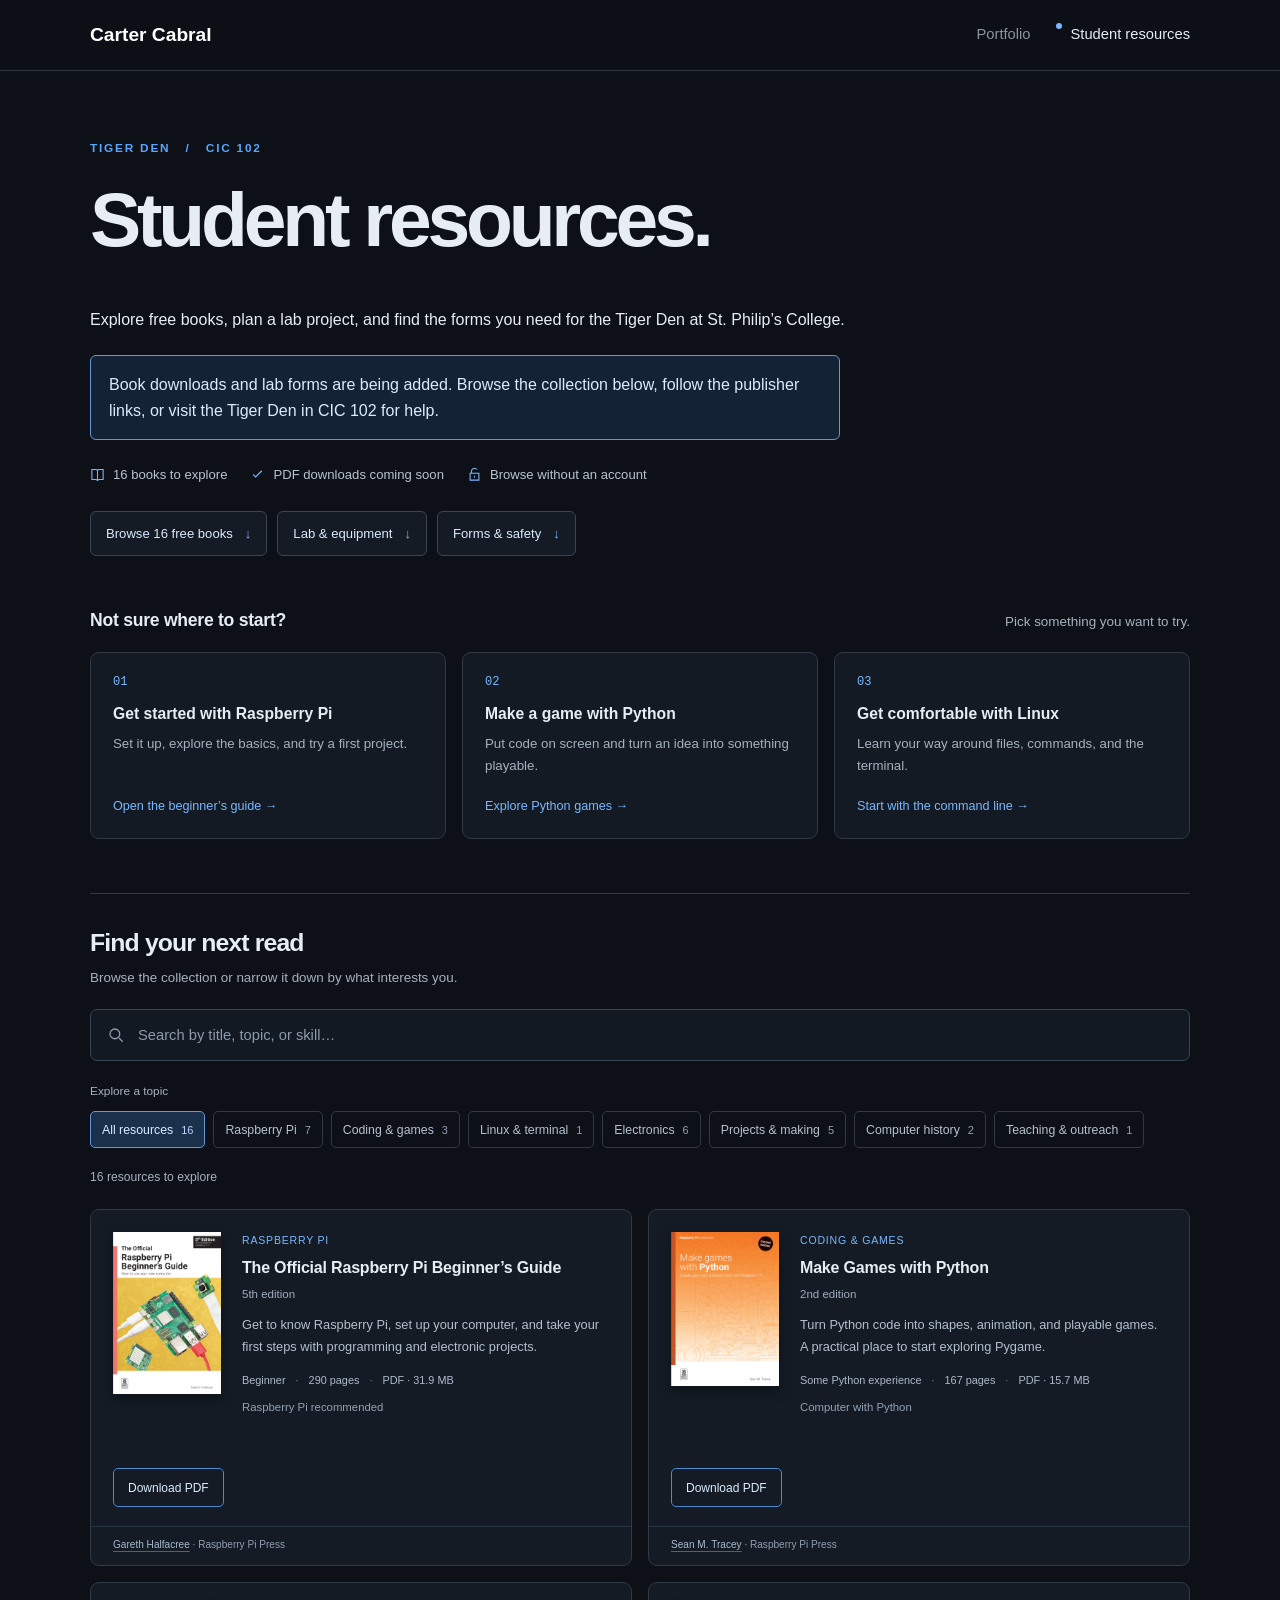
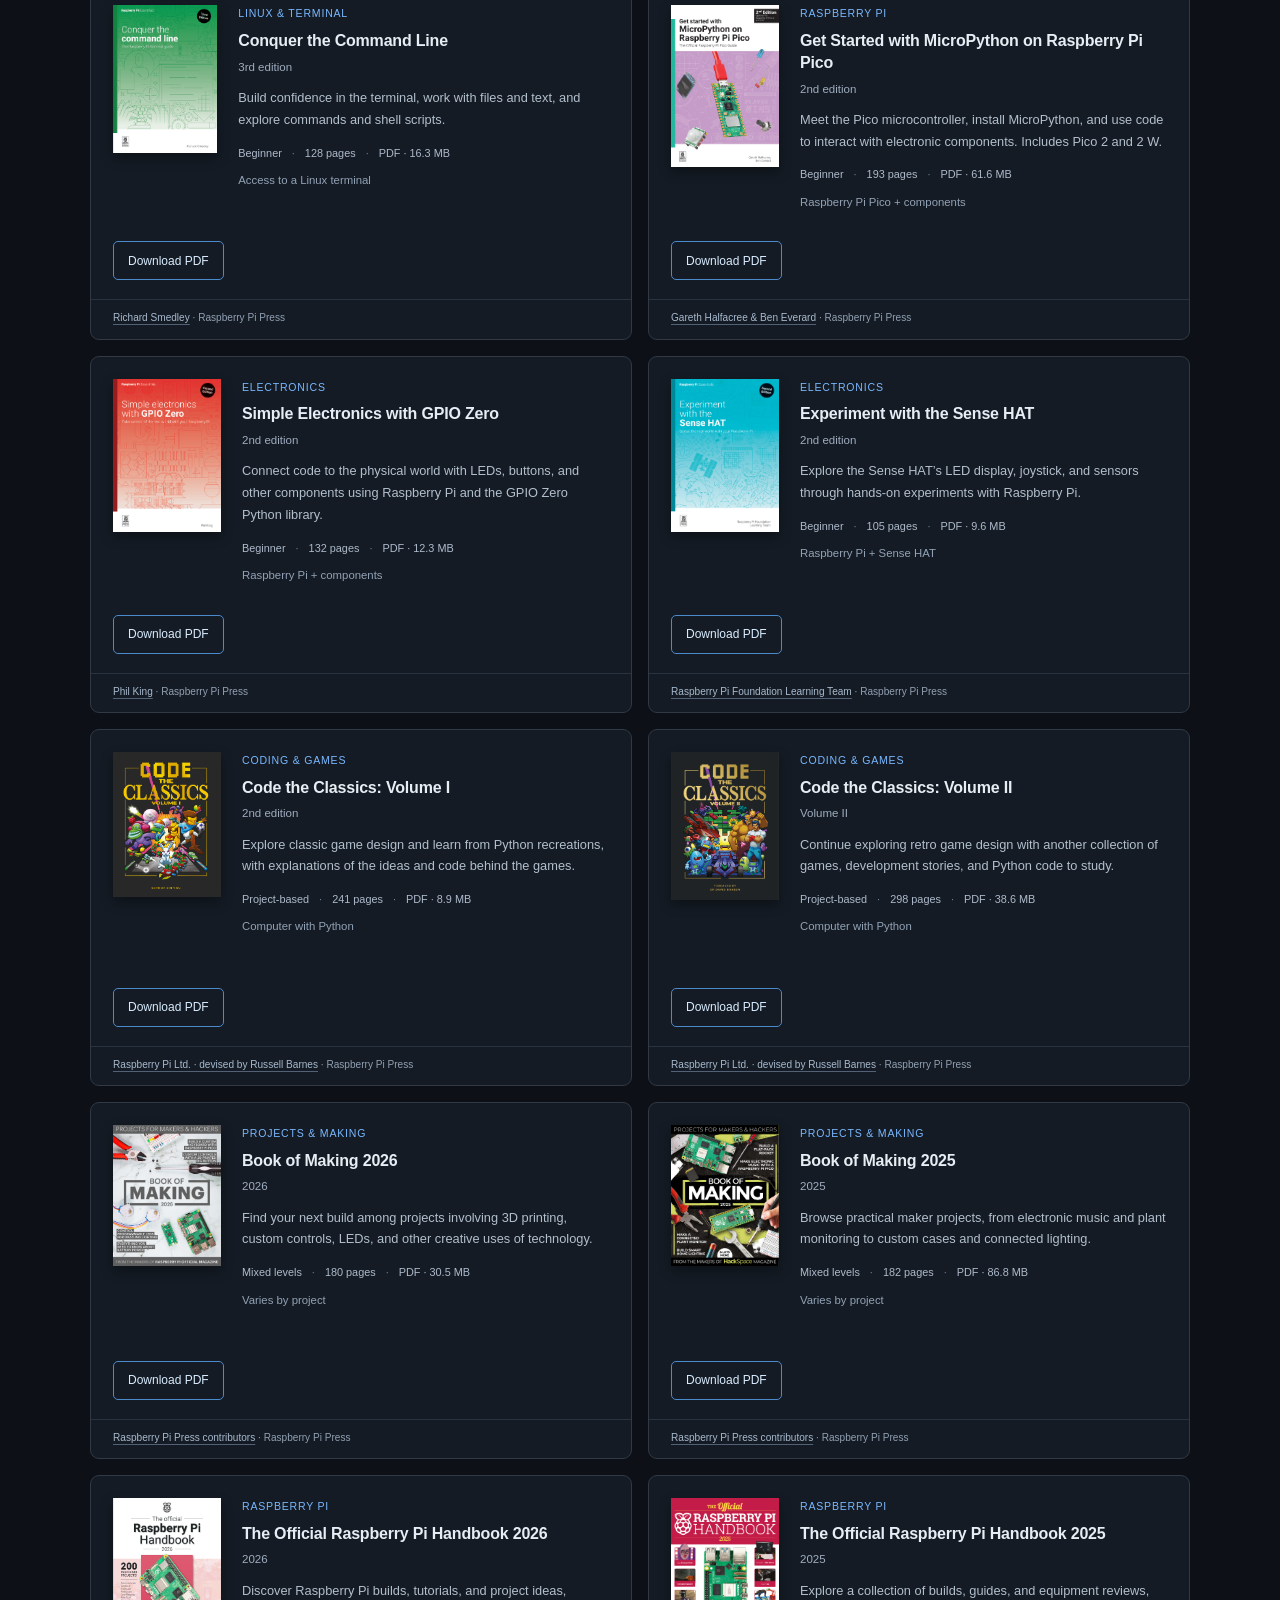
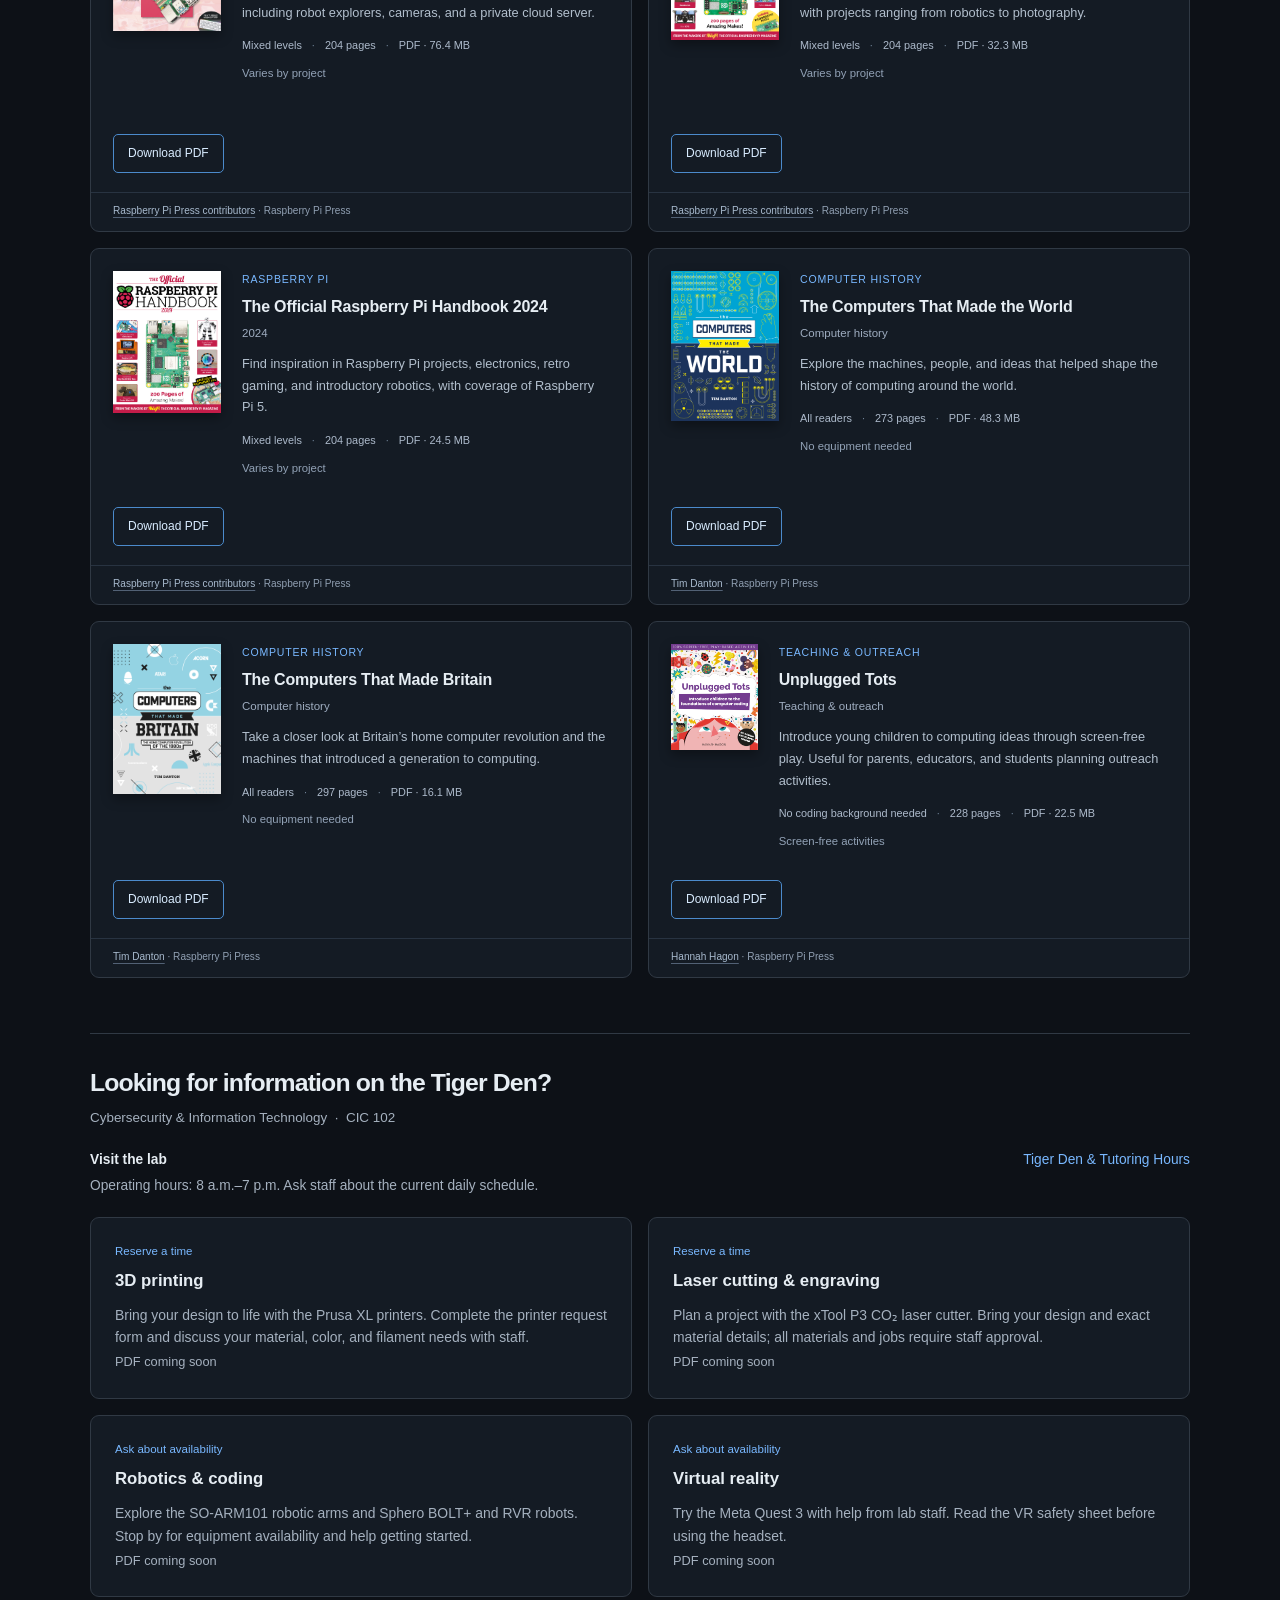
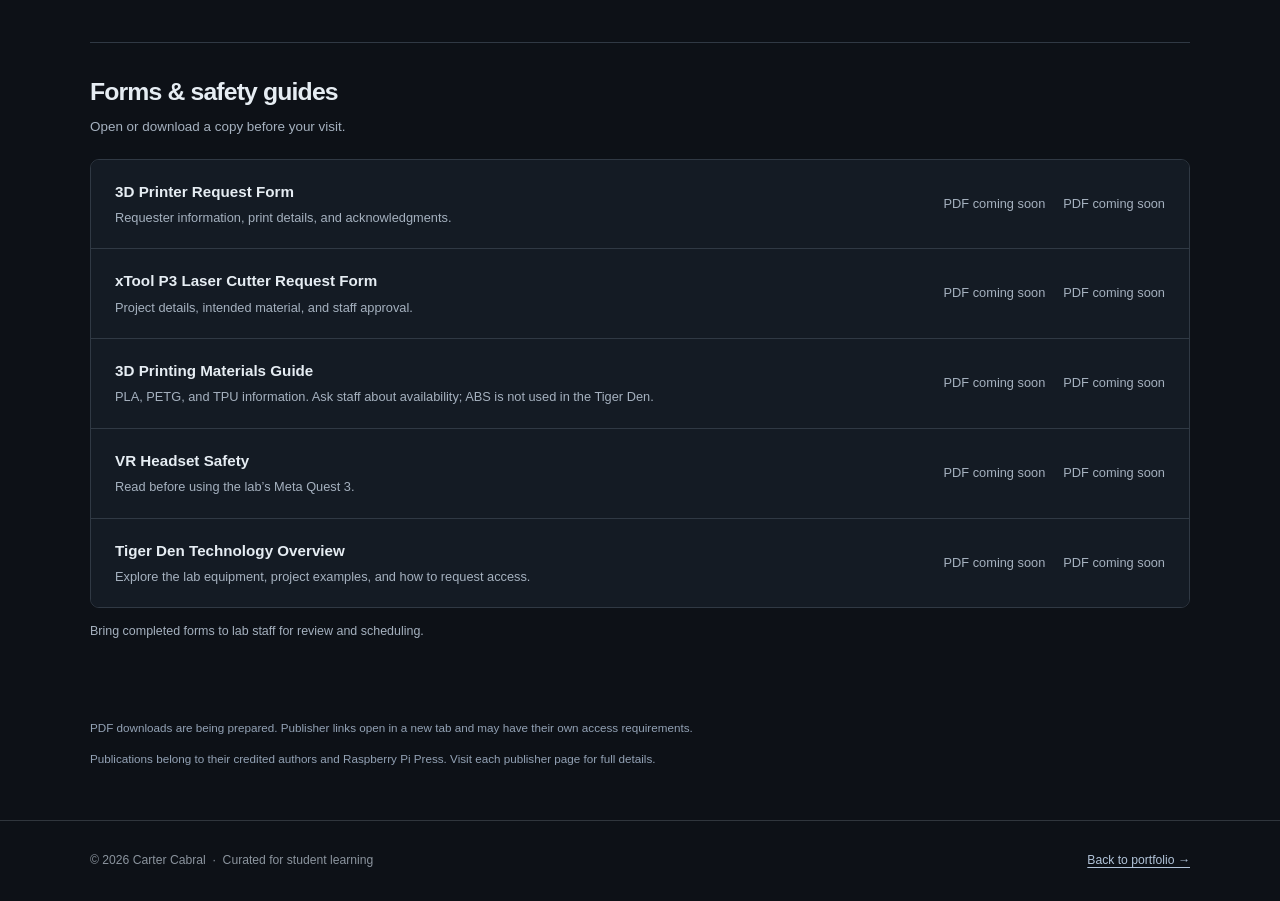
==== commit 6af74c91: "adds tiger den tutoring and lab hours adds the clickthrough link for tigerden hours and tutoring hou" ====
--- a/resources/index.html
+++ b/resources/index.html
@@ -448,8 +448,10 @@
     </section>
 
     <section id="lab-equipment" class="lab-section" aria-labelledby="lab-title">
-      <div class="library-topline"><h2 id="lab-title">Make it happen in the Tiger Den</h2><p>Cybersecurity &amp; Information Technology &nbsp;·&nbsp; CIC 102</p></div>
-      <div class="lab-meta"><p><strong>Visit the lab</strong> Operating hours: 8 a.m.–7 p.m. Ask staff about the current daily schedule.</p><span style="color:#a5b1bf;font-size:.8rem;">PDF coming soon</span></div>
+      <div class="library-topline"><h2 id="lab-title">Looking for information on the Tiger Den?</h2><p>Cybersecurity &amp; Information Technology &nbsp;·&nbsp; CIC 102</p></div>
+      <div class="lab-meta"><p><strong>Visit the lab</strong> Operating hours: 8 a.m.–7 p.m. Ask staff about the current daily schedule.</p>
+        <a href="pdf/Tutoring and Open Lab Hours Posters.png" target="_blank" rel="noopener"> Tiger Den & Tutoring Hours</a>
+      </div>
       <div class="equipment-grid">
         <article class="equipment-card"><p class="equipment-type">Reserve a time</p><h3>3D printing</h3><p>Bring your design to life with the Prusa XL printers. Complete the printer request form and discuss your material, color, and filament needs with staff.</p><span style="color:#a5b1bf;font-size:.8rem;">PDF coming soon</span></article>
         <article class="equipment-card"><p class="equipment-type">Reserve a time</p><h3>Laser cutting &amp; engraving</h3><p>Plan a project with the xTool P3 CO₂ laser cutter. Bring your design and exact material details; all materials and jobs require staff approval.</p><span style="color:#a5b1bf;font-size:.8rem;">PDF coming soon</span></article>
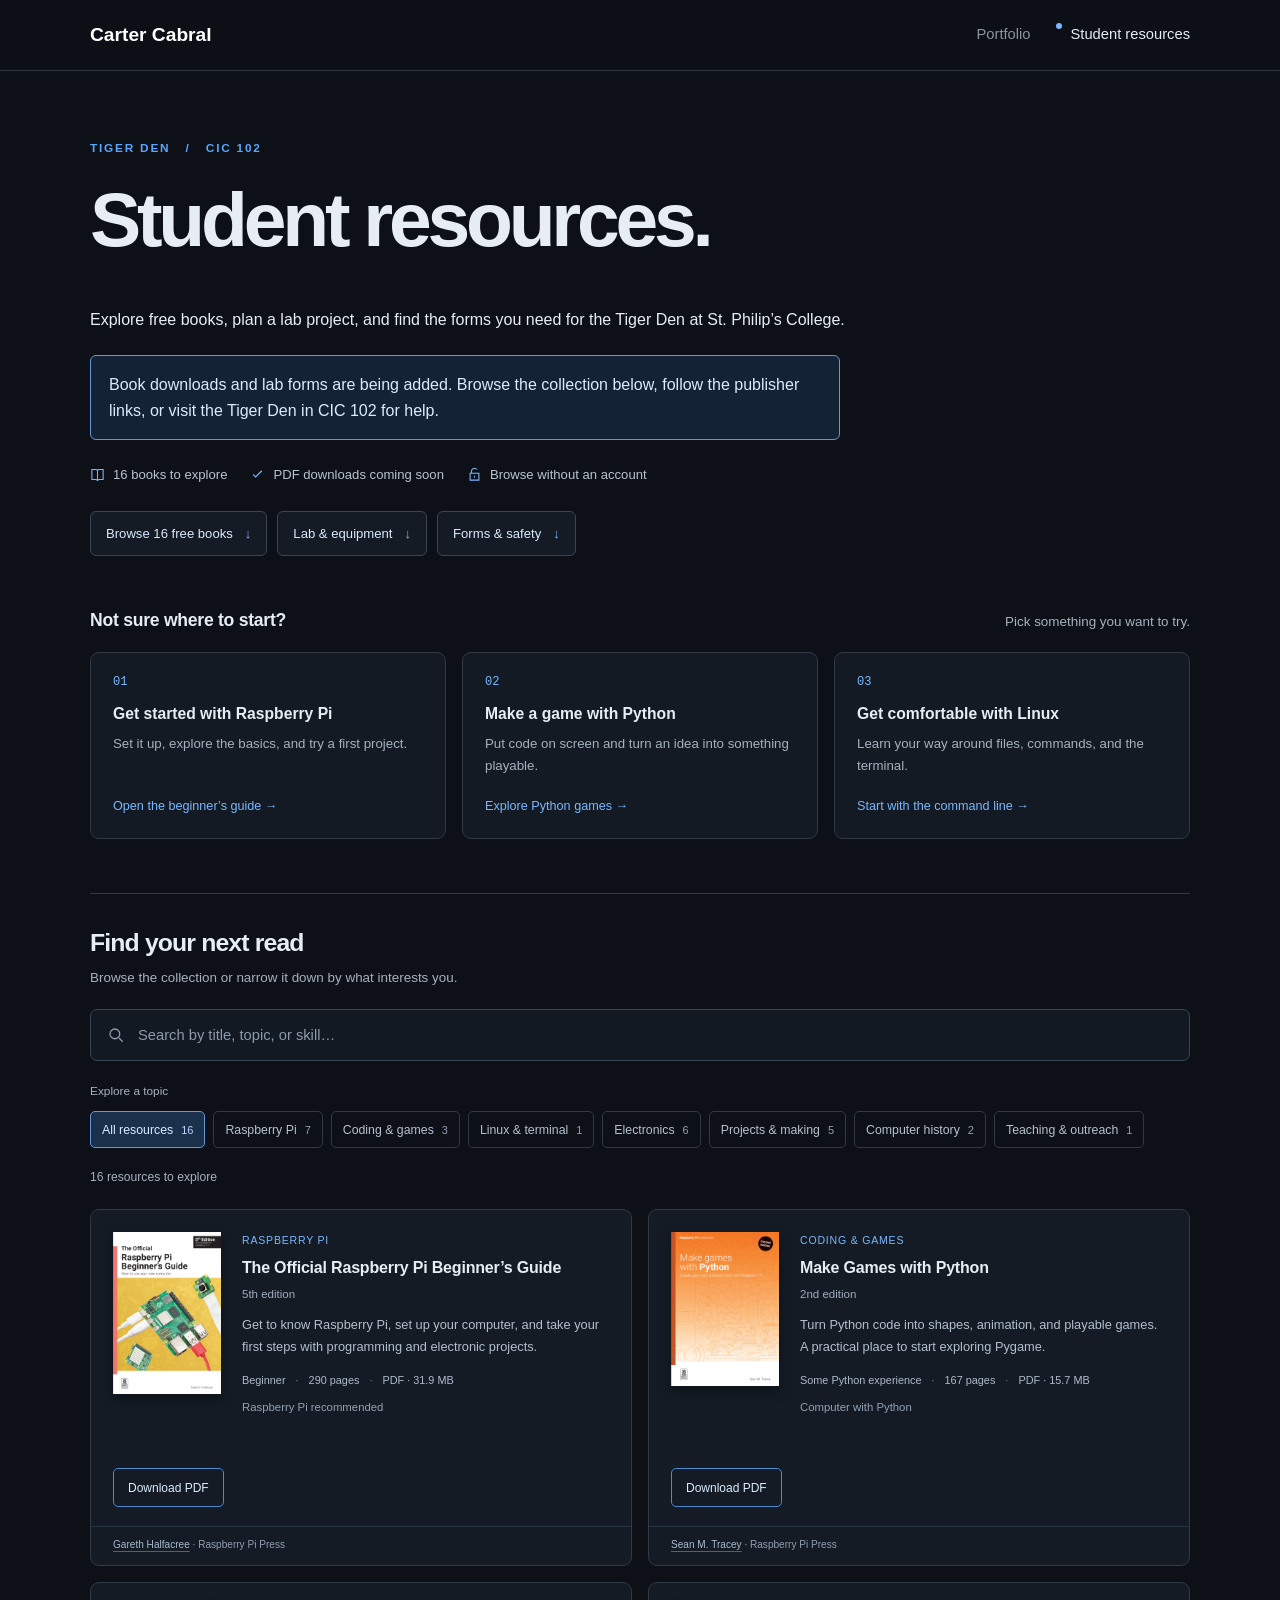
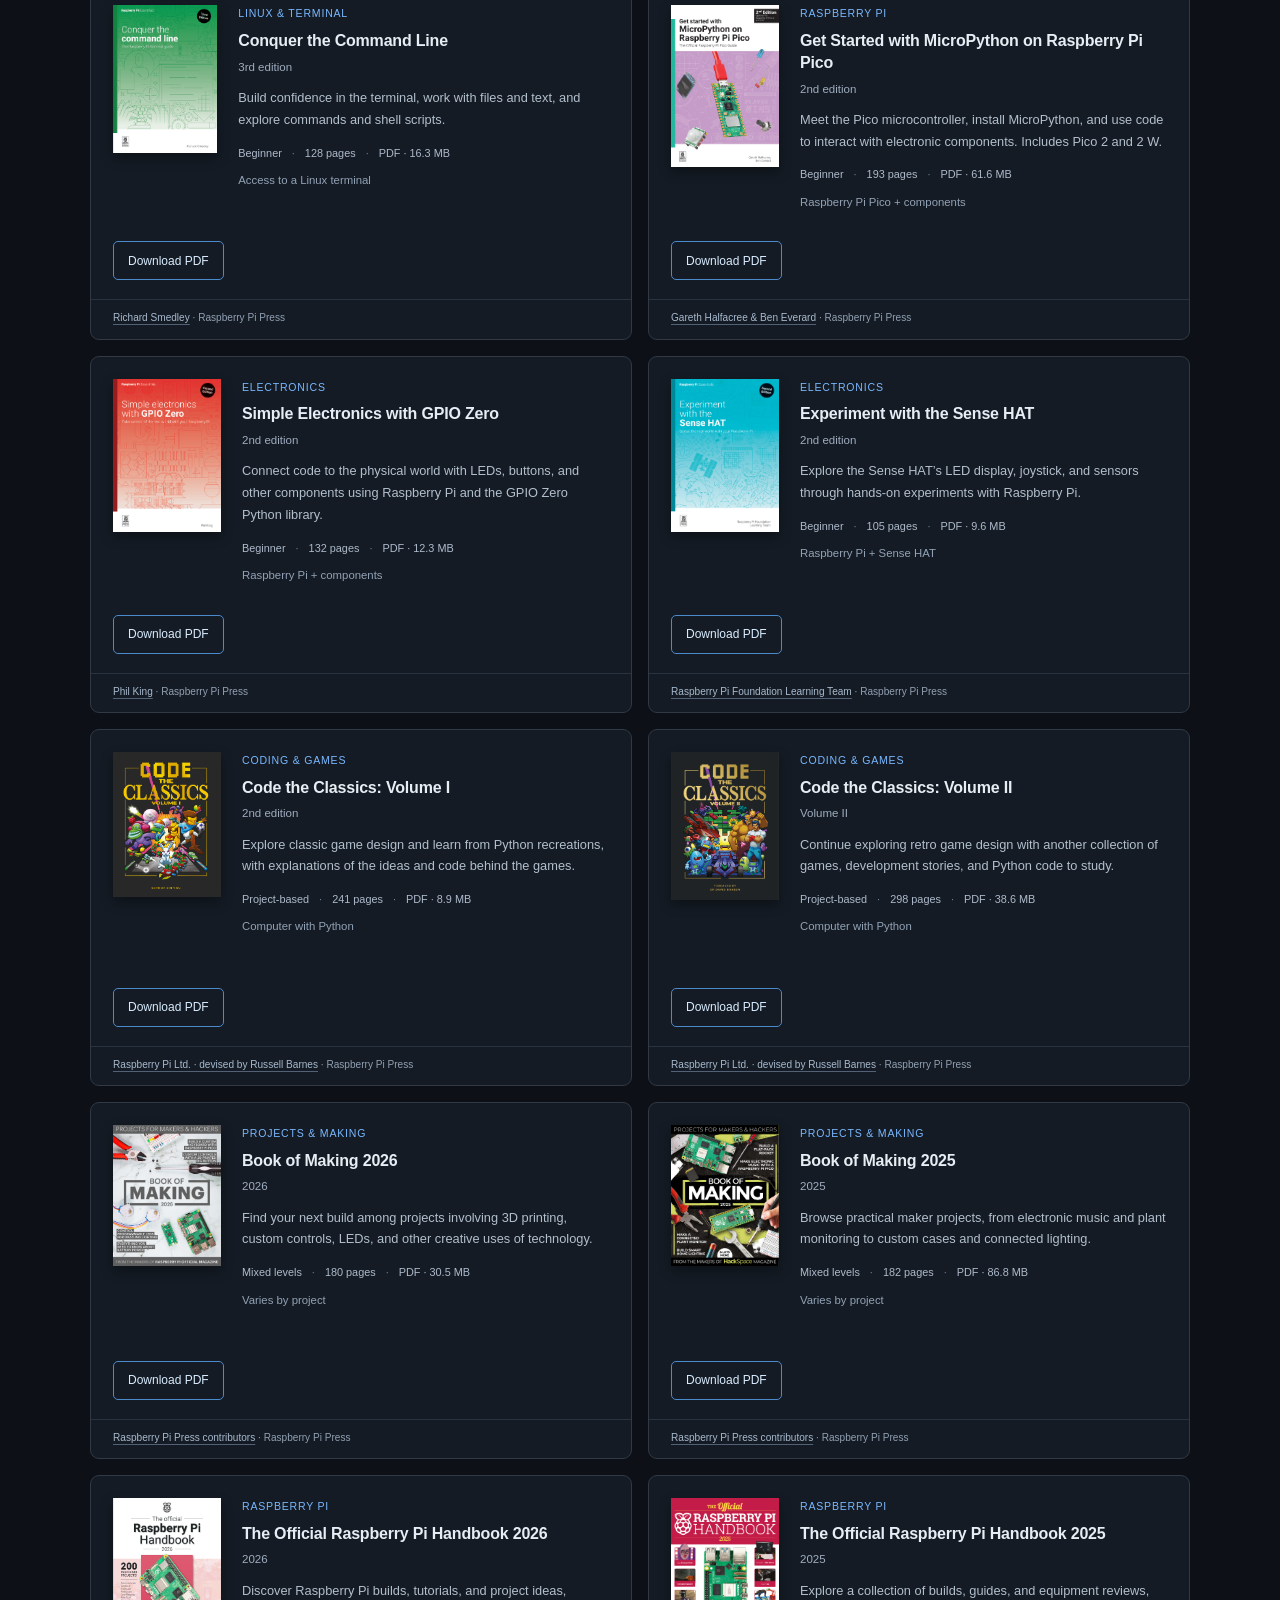
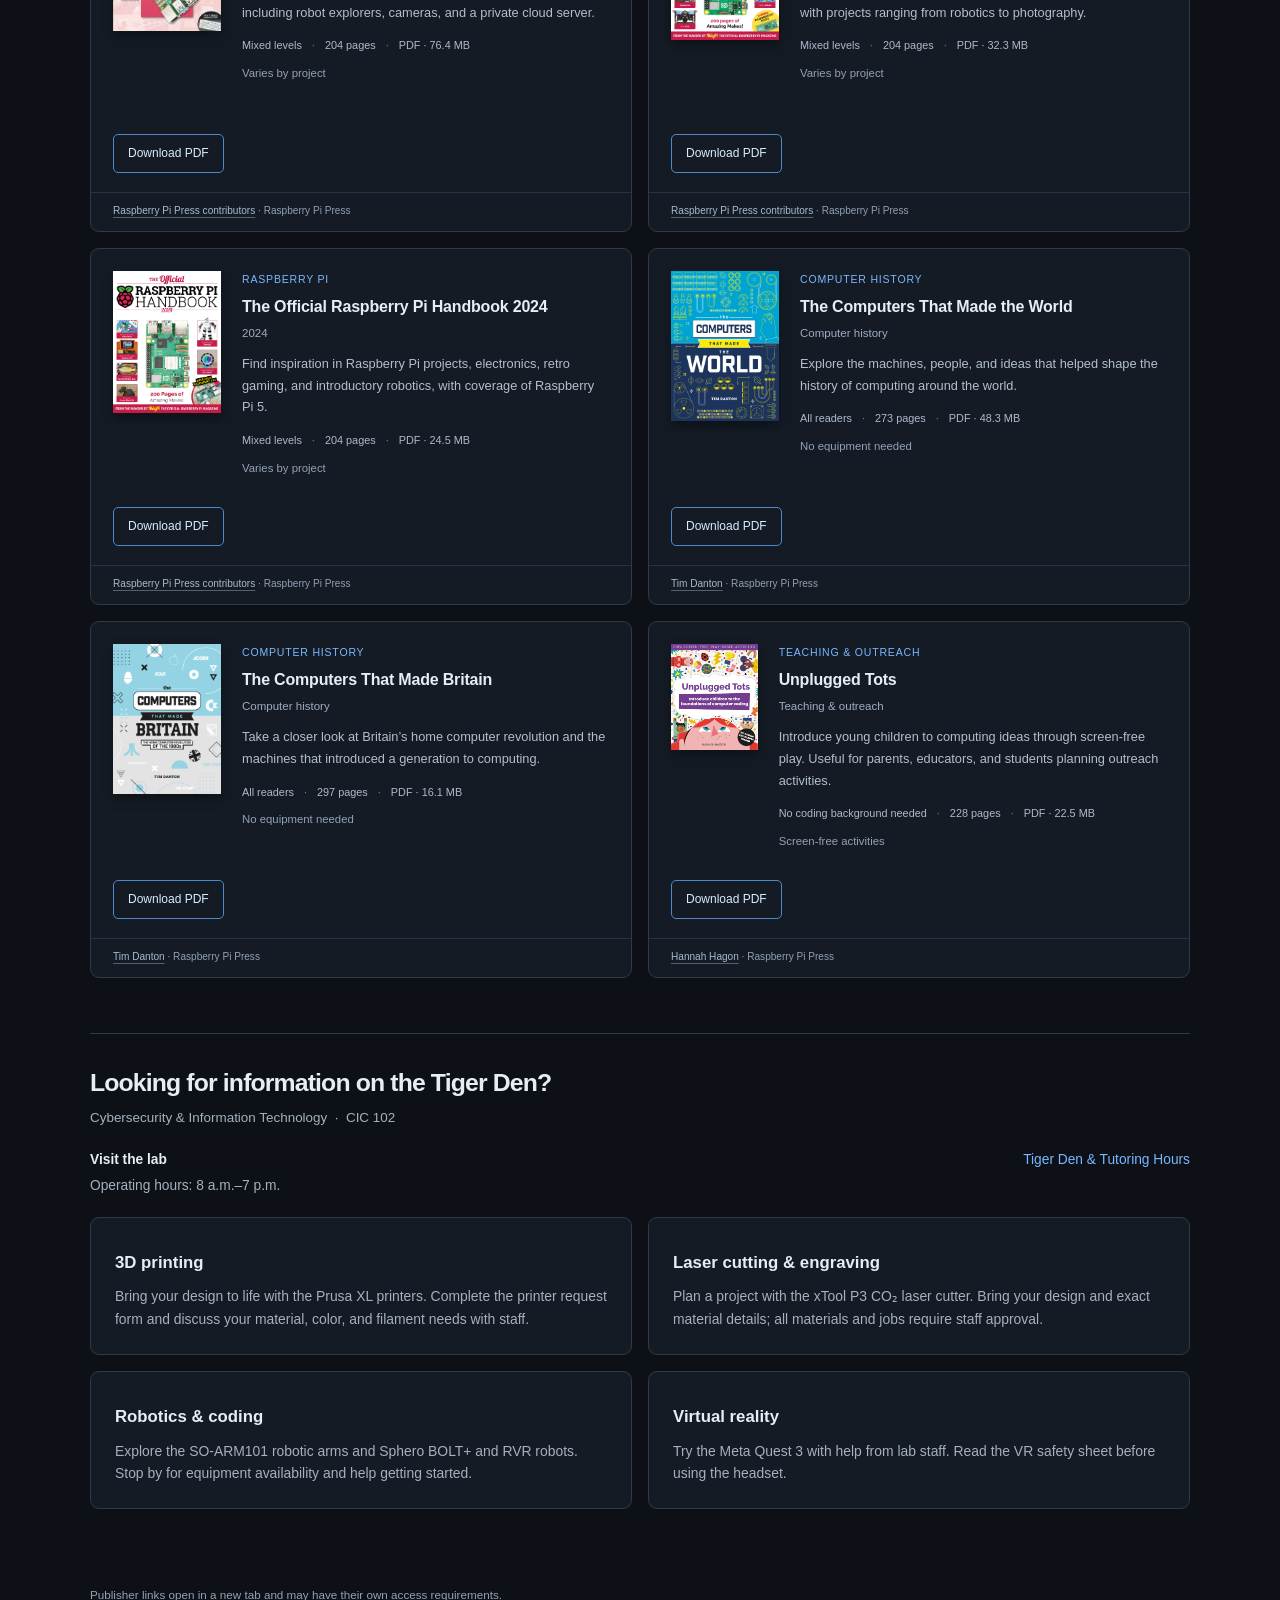
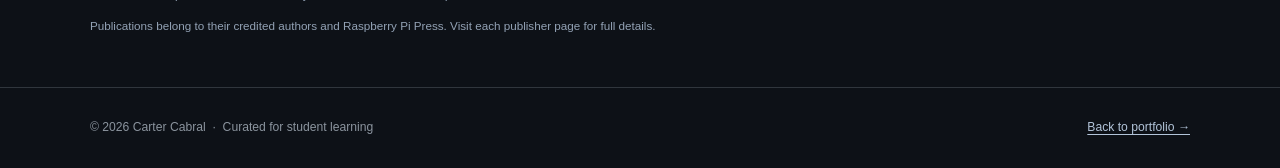
==== commit 671acafa: "Removed Form and Safety Section Commented out the form and safety information - likely will migrate " ====
--- a/resources/index.html
+++ b/resources/index.html
@@ -449,17 +449,18 @@
 
     <section id="lab-equipment" class="lab-section" aria-labelledby="lab-title">
       <div class="library-topline"><h2 id="lab-title">Looking for information on the Tiger Den?</h2><p>Cybersecurity &amp; Information Technology &nbsp;·&nbsp; CIC 102</p></div>
-      <div class="lab-meta"><p><strong>Visit the lab</strong> Operating hours: 8 a.m.–7 p.m. Ask staff about the current daily schedule.</p>
+      <div class="lab-meta"><p><strong>Visit the lab</strong> Operating hours: 8 a.m.–7 p.m.</p>
         <a href="pdf/Tutoring and Open Lab Hours Posters.png" target="_blank" rel="noopener"> Tiger Den & Tutoring Hours</a>
       </div>
       <div class="equipment-grid">
-        <article class="equipment-card"><p class="equipment-type">Reserve a time</p><h3>3D printing</h3><p>Bring your design to life with the Prusa XL printers. Complete the printer request form and discuss your material, color, and filament needs with staff.</p><span style="color:#a5b1bf;font-size:.8rem;">PDF coming soon</span></article>
-        <article class="equipment-card"><p class="equipment-type">Reserve a time</p><h3>Laser cutting &amp; engraving</h3><p>Plan a project with the xTool P3 CO₂ laser cutter. Bring your design and exact material details; all materials and jobs require staff approval.</p><span style="color:#a5b1bf;font-size:.8rem;">PDF coming soon</span></article>
-        <article class="equipment-card"><p class="equipment-type">Ask about availability</p><h3>Robotics &amp; coding</h3><p>Explore the SO-ARM101 robotic arms and Sphero BOLT+ and RVR robots. Stop by for equipment availability and help getting started.</p><span style="color:#a5b1bf;font-size:.8rem;">PDF coming soon</span></article>
-        <article class="equipment-card"><p class="equipment-type">Ask about availability</p><h3>Virtual reality</h3><p>Try the Meta Quest 3 with help from lab staff. Read the VR safety sheet before using the headset.</p><span style="color:#a5b1bf;font-size:.8rem;">PDF coming soon</span></article>
+        <article class="equipment-card"><p class="equipment-type"></p><h3>3D printing</h3><p>Bring your design to life with the Prusa XL printers. Complete the printer request form and discuss your material, color, and filament needs with staff.</p><span style="color:#a5b1bf;font-size:.8rem;"></span></article>
+        <article class="equipment-card"><p class="equipment-type"></p><h3>Laser cutting &amp; engraving</h3><p>Plan a project with the xTool P3 CO₂ laser cutter. Bring your design and exact material details; all materials and jobs require staff approval.</p><span style="color:#a5b1bf;font-size:.8rem;"></span></article>
+        <article class="equipment-card"><p class="equipment-type"></p><h3>Robotics &amp; coding</h3><p>Explore the SO-ARM101 robotic arms and Sphero BOLT+ and RVR robots. Stop by for equipment availability and help getting started.</p><span style="color:#a5b1bf;font-size:.8rem;"></span></article>
+        <article class="equipment-card"><p class="equipment-type"></p><h3>Virtual reality</h3><p>Try the Meta Quest 3 with help from lab staff. Read the VR safety sheet before using the headset.</p><span style="color:#a5b1bf;font-size:.8rem;"></span></article>
       </div>
     </section>
 
+    <!--
     <section id="forms-safety" class="lab-section" aria-labelledby="forms-title">
       <div class="library-topline"><h2 id="forms-title">Forms &amp; safety guides</h2><p>Open or download a copy before your visit.</p></div>
       <div class="document-list">
@@ -471,10 +472,11 @@
       </div>
       <p class="form-note">Bring completed forms to lab staff for review and scheduling.</p>
     </section>
-
-
-
-    <div class="collection-notes"><p>PDF downloads are being prepared. Publisher links open in a new tab and may have their own access requirements.</p><p>Publications belong to their credited authors and Raspberry Pi Press. Visit each publisher page for full details.</p></div>
+  -->
+
+
+
+    <div class="collection-notes"><p>Publisher links open in a new tab and may have their own access requirements.</p><p>Publications belong to their credited authors and Raspberry Pi Press. Visit each publisher page for full details.</p></div>
   </main>
 
   <footer class="resource-footer"><div class="container"><p>&copy; 2026 Carter Cabral &nbsp;·&nbsp; Curated for student learning</p><a href="../">Back to portfolio &rarr;</a></div></footer>
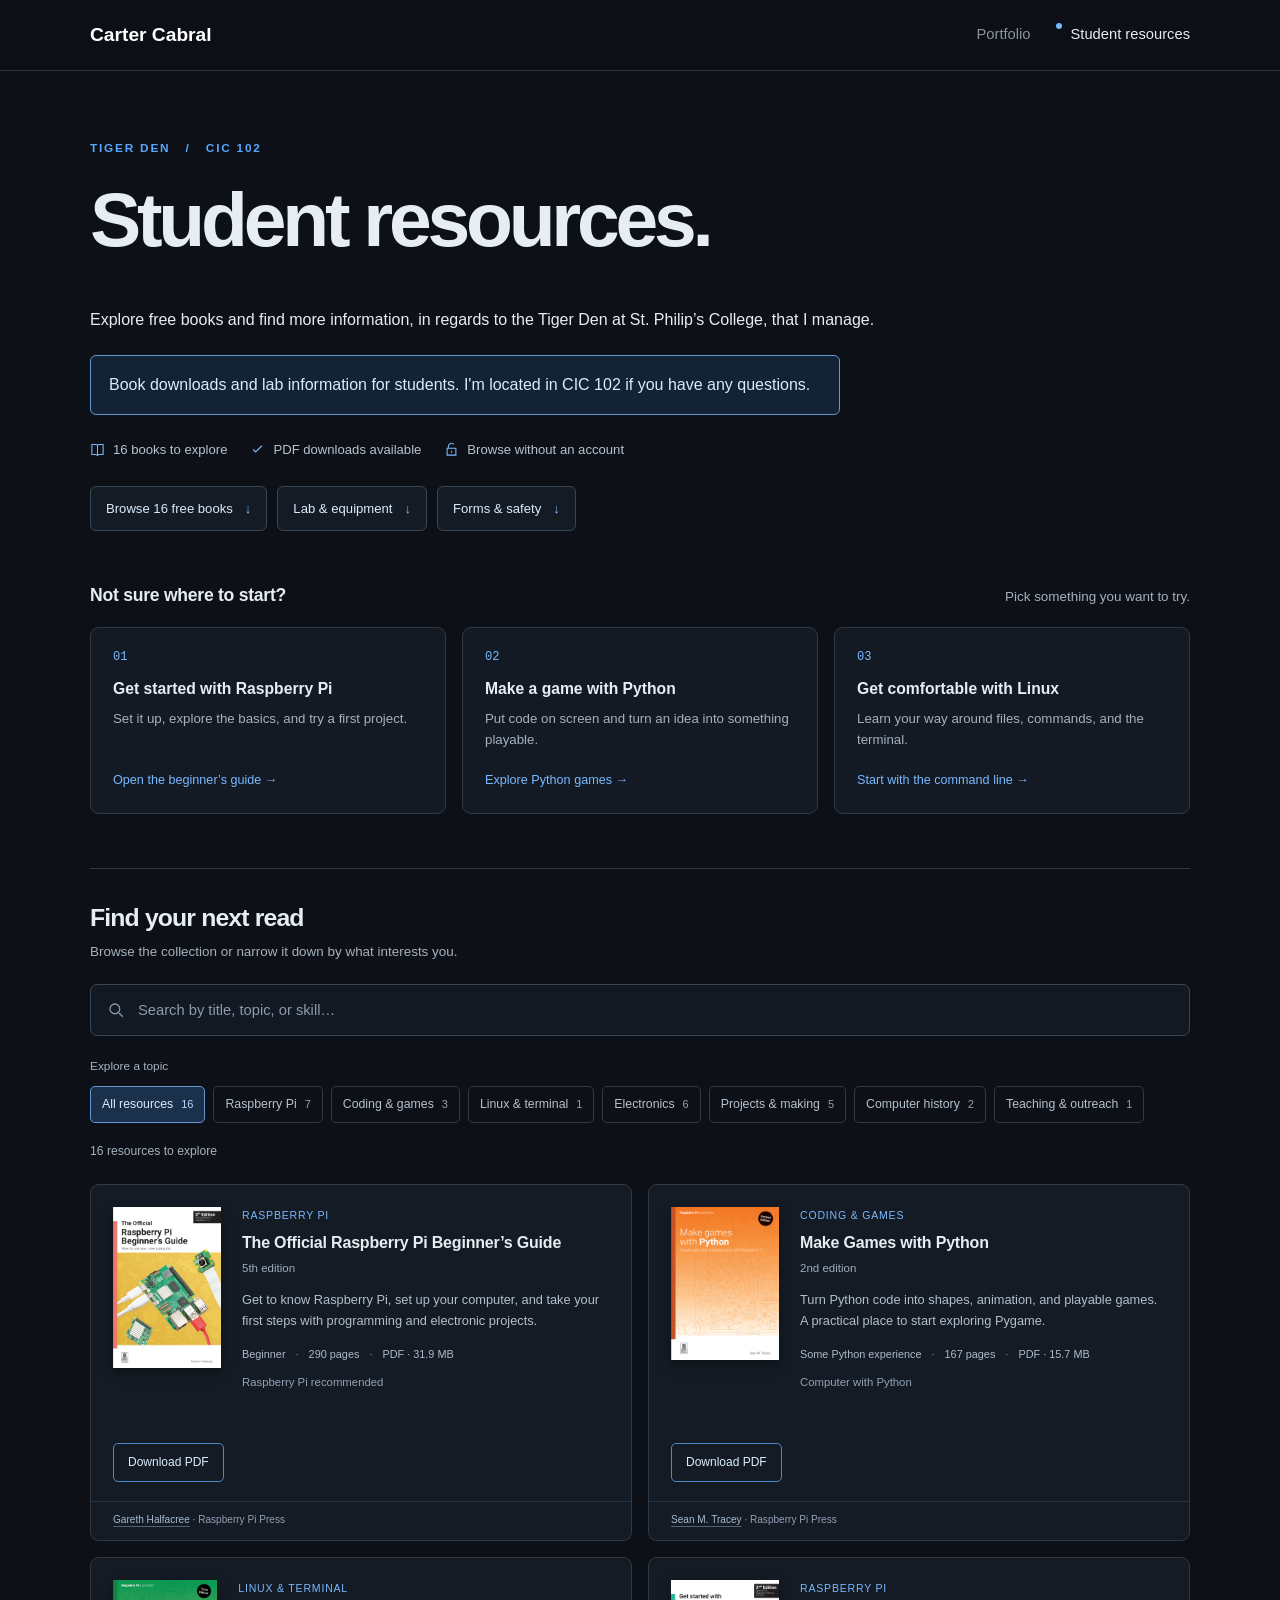
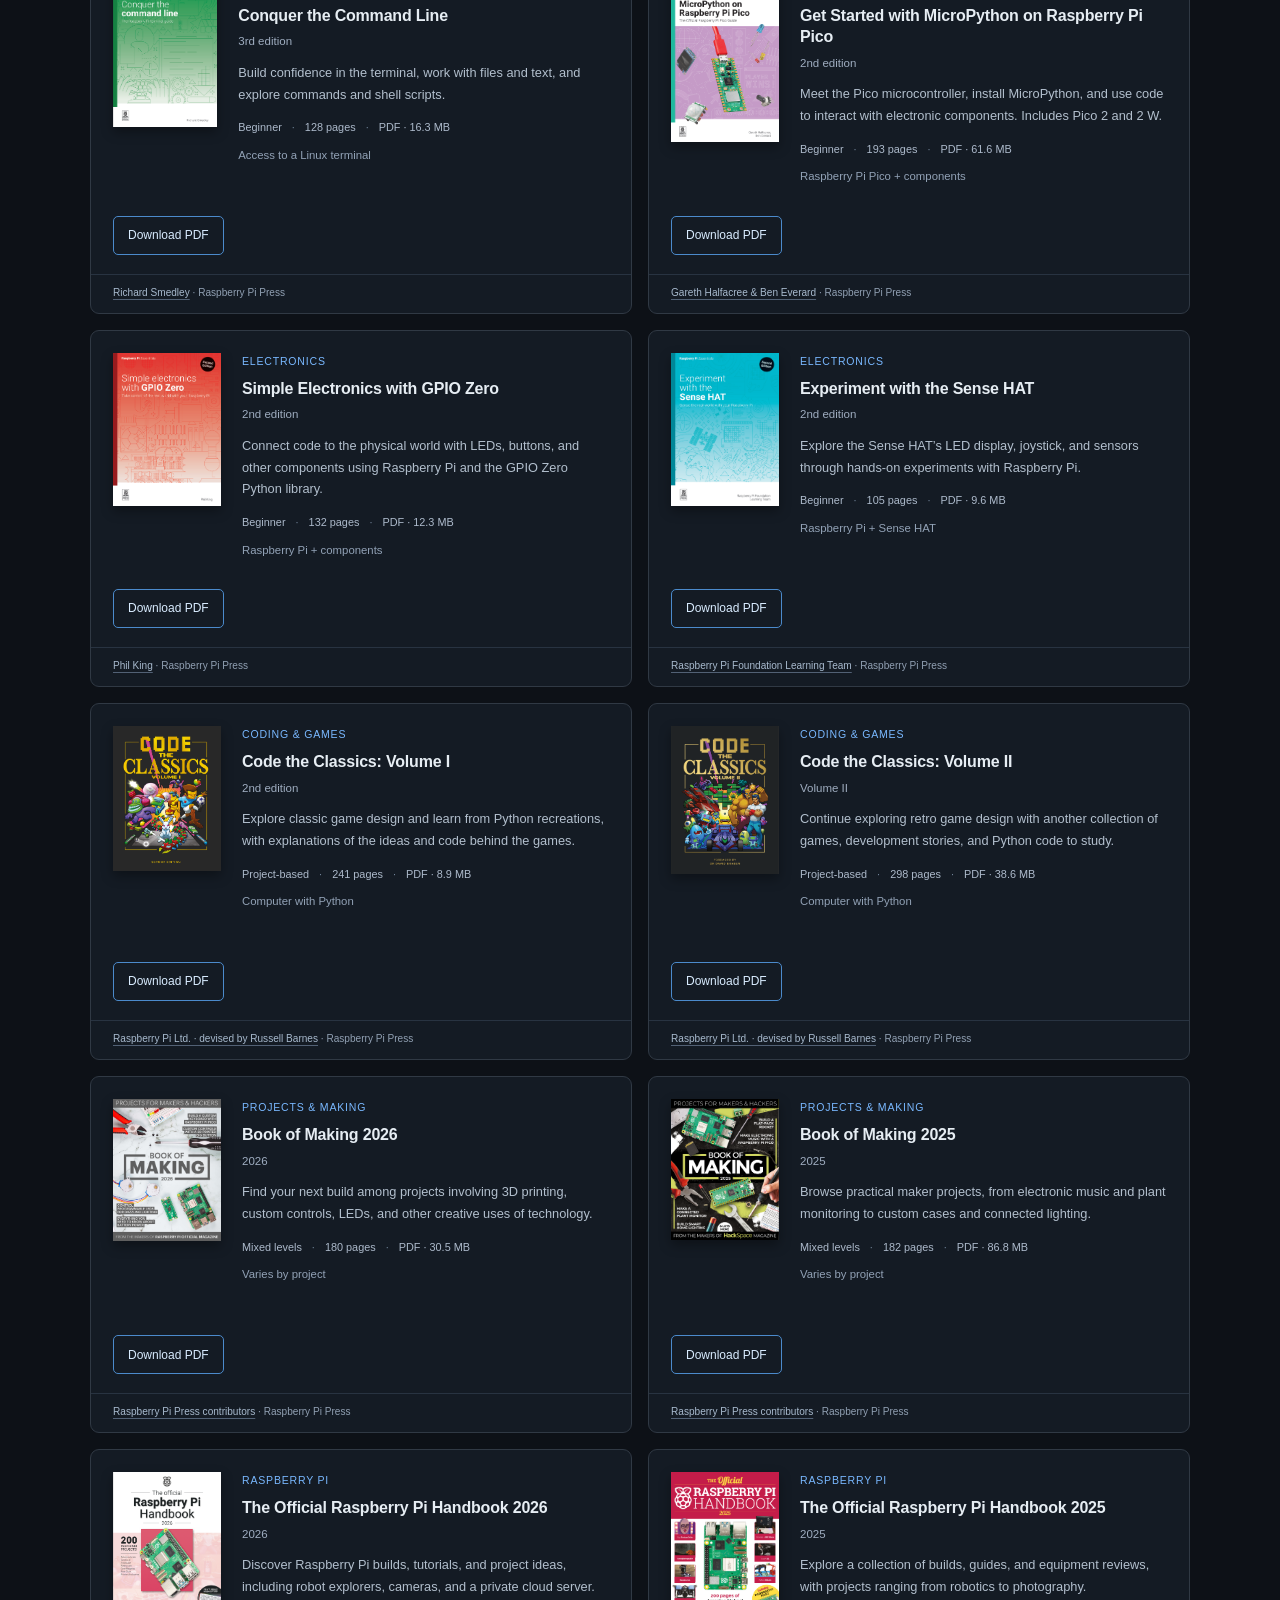
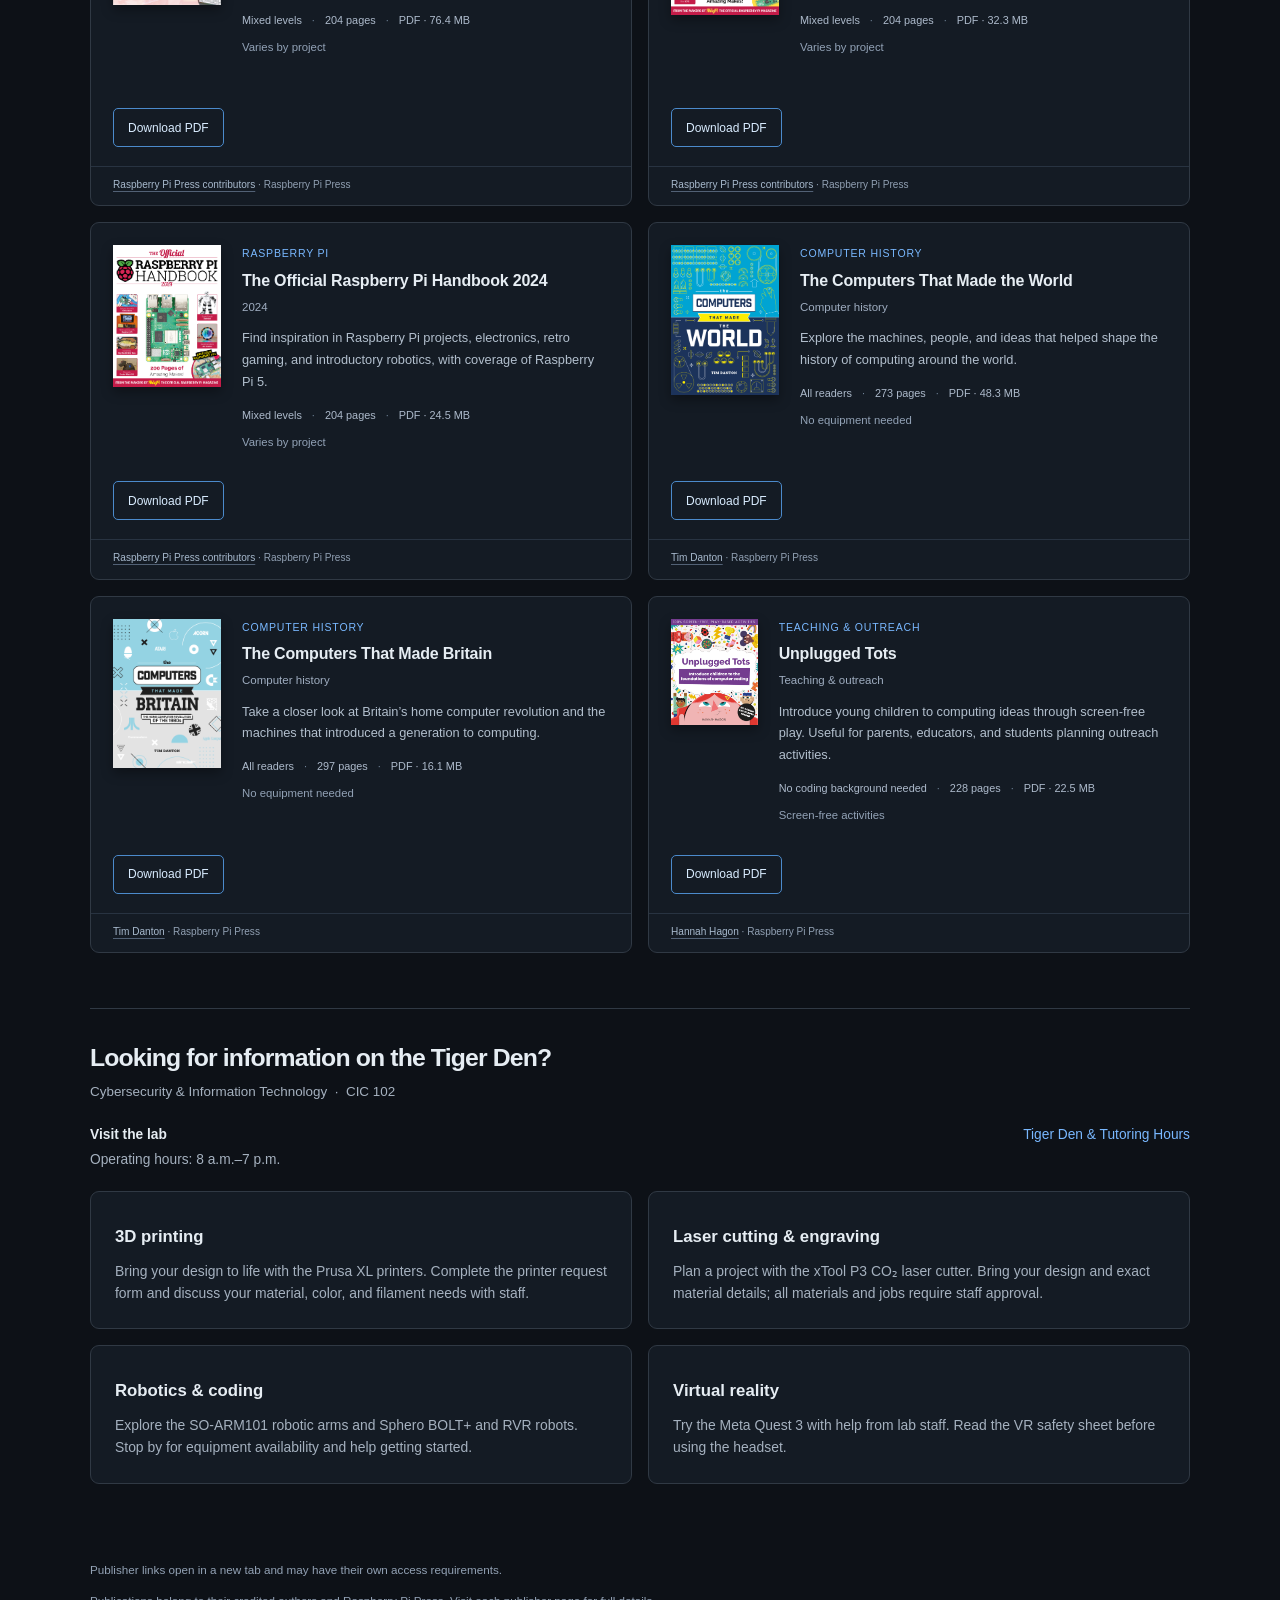
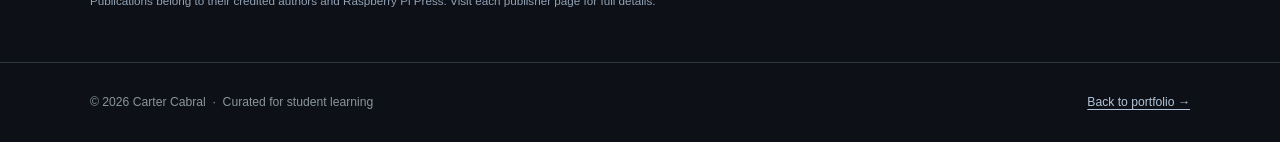
==== commit e01f487d: "Updated wording Removed section saying pdfs are still pending. Updated wording on small areas for wh" ====
--- a/resources/index.html
+++ b/resources/index.html
@@ -31,11 +31,11 @@
     <section class="resource-hero" aria-labelledby="page-title">
       <p class="eyebrow">Tiger Den &nbsp; / &nbsp; CIC 102</p>
       <h1 id="page-title">Student resources.</h1>  
-      </strong><br>Explore free books, plan a lab project, and find the forms you need for the Tiger Den at St. Philip’s College.</p>
-      <p role="status" style="margin:22px 0 0;padding:16px 18px;border:1px solid #6598d3;border-radius:6px;color:#d9ebff;background:#142236;max-width:750px;">Book downloads and lab forms are being added. Browse the collection below, follow the publisher links, or visit the Tiger Den in CIC 102 for help.</p>
+      </strong><br>Explore free books and find more information, in regards to the Tiger Den at St. Philip’s College, that I manage.</p>
+      <p role="status" style="margin:22px 0 0;padding:16px 18px;border:1px solid #6598d3;border-radius:6px;color:#d9ebff;background:#142236;max-width:750px;">Book downloads and lab information for students. I'm located in CIC 102 if you have any questions.</p>
       <div class="collection-facts" aria-label="About this collection">
         <span><svg class="fact-icon" viewBox="0 0 24 24" fill="none" stroke="currentColor" stroke-width="1.7" aria-hidden="true"><path d="M3 4h6a4 4 0 0 1 3 1.5A4 4 0 0 1 15 4h6v16h-6a4 4 0 0 0-3 1.5A4 4 0 0 0 9 20H3Z"/><path d="M12 5.5v16"/></svg>16 books to explore</span>
-        <span><svg class="fact-icon" viewBox="0 0 24 24" fill="none" stroke="currentColor" stroke-width="1.7" aria-hidden="true"><path d="m5 12 4 4L19 6"/></svg>PDF downloads coming soon</span>
+        <span><svg class="fact-icon" viewBox="0 0 24 24" fill="none" stroke="currentColor" stroke-width="1.7" aria-hidden="true"><path d="m5 12 4 4L19 6"/></svg>PDF downloads available</span>
         <span><svg class="fact-icon" viewBox="0 0 24 24" fill="none" stroke="currentColor" stroke-width="1.7" aria-hidden="true"><path d="M7 10V7a5 5 0 0 1 9-3M5 10h14v11H5Z"/><path d="M12 14v3"/></svg>Browse without an account</span>
       </div>
       <nav class="resource-shortcuts" aria-label="On this page">
